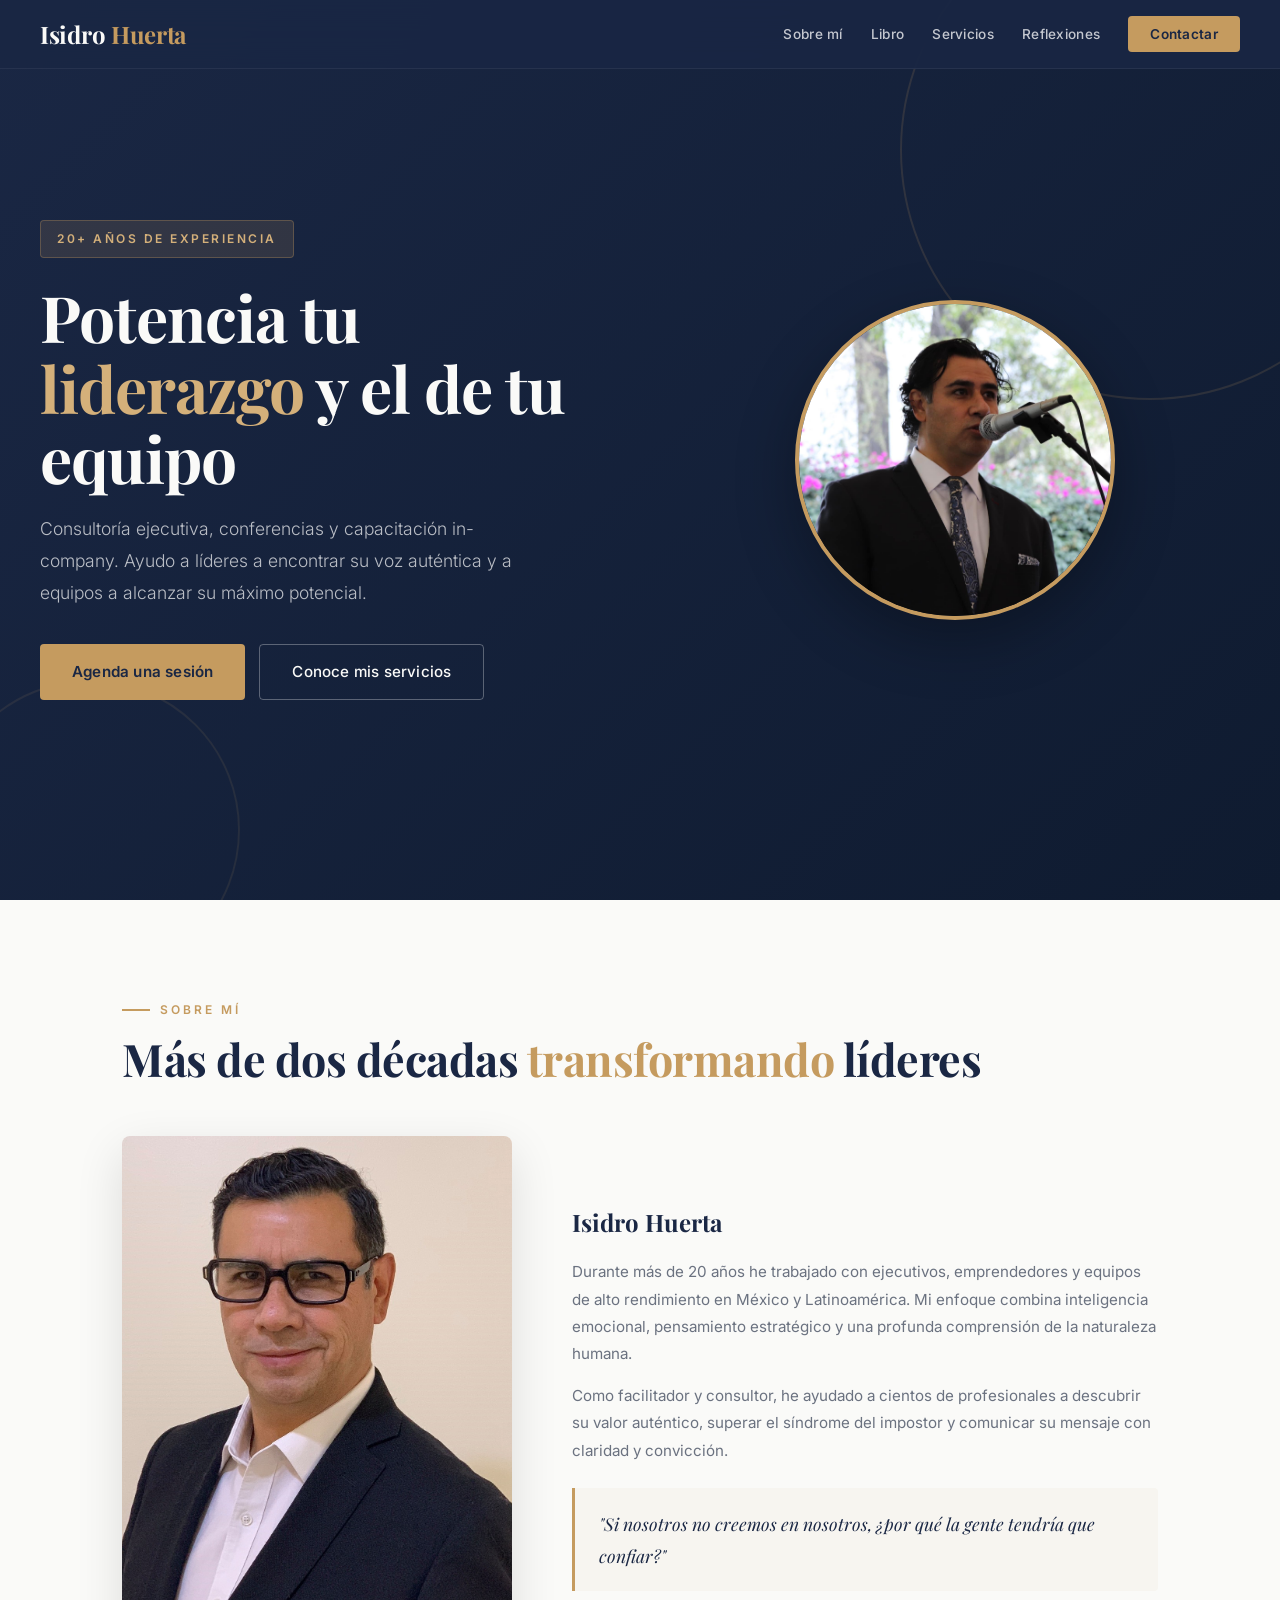
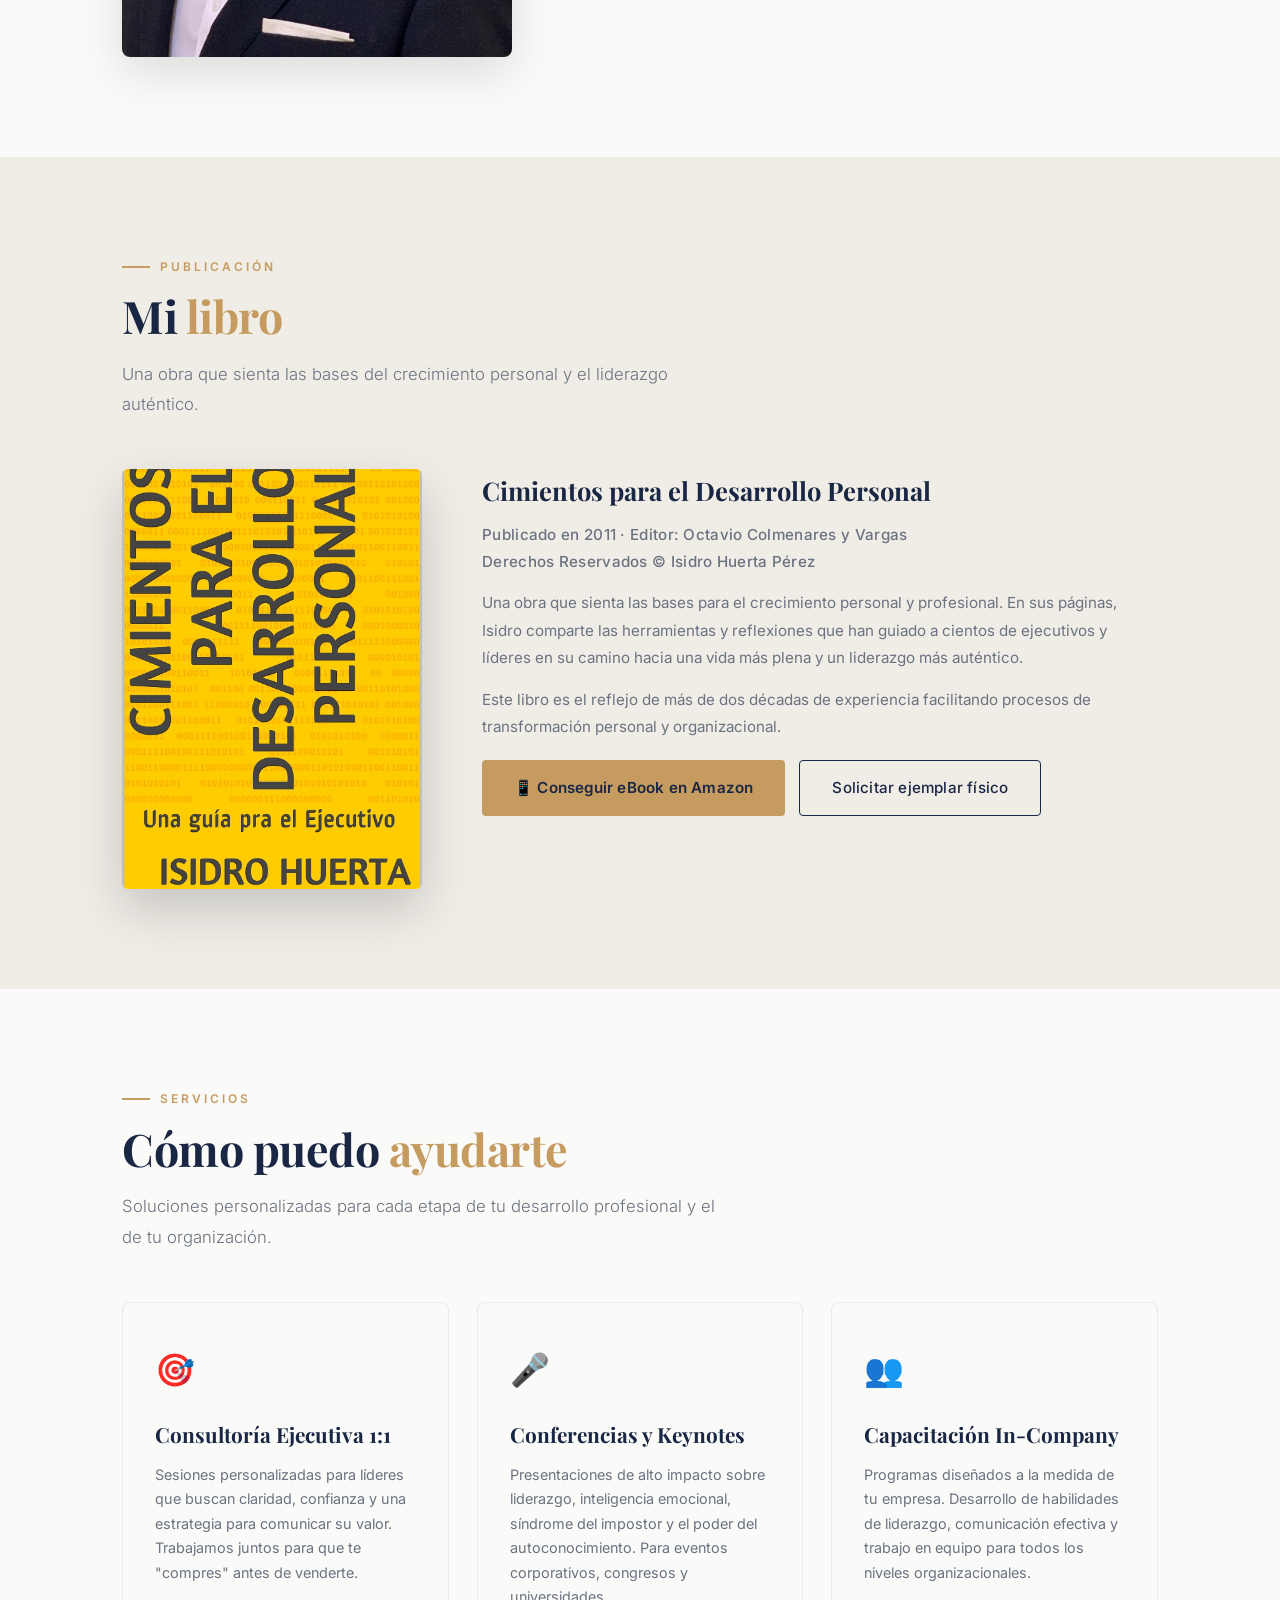
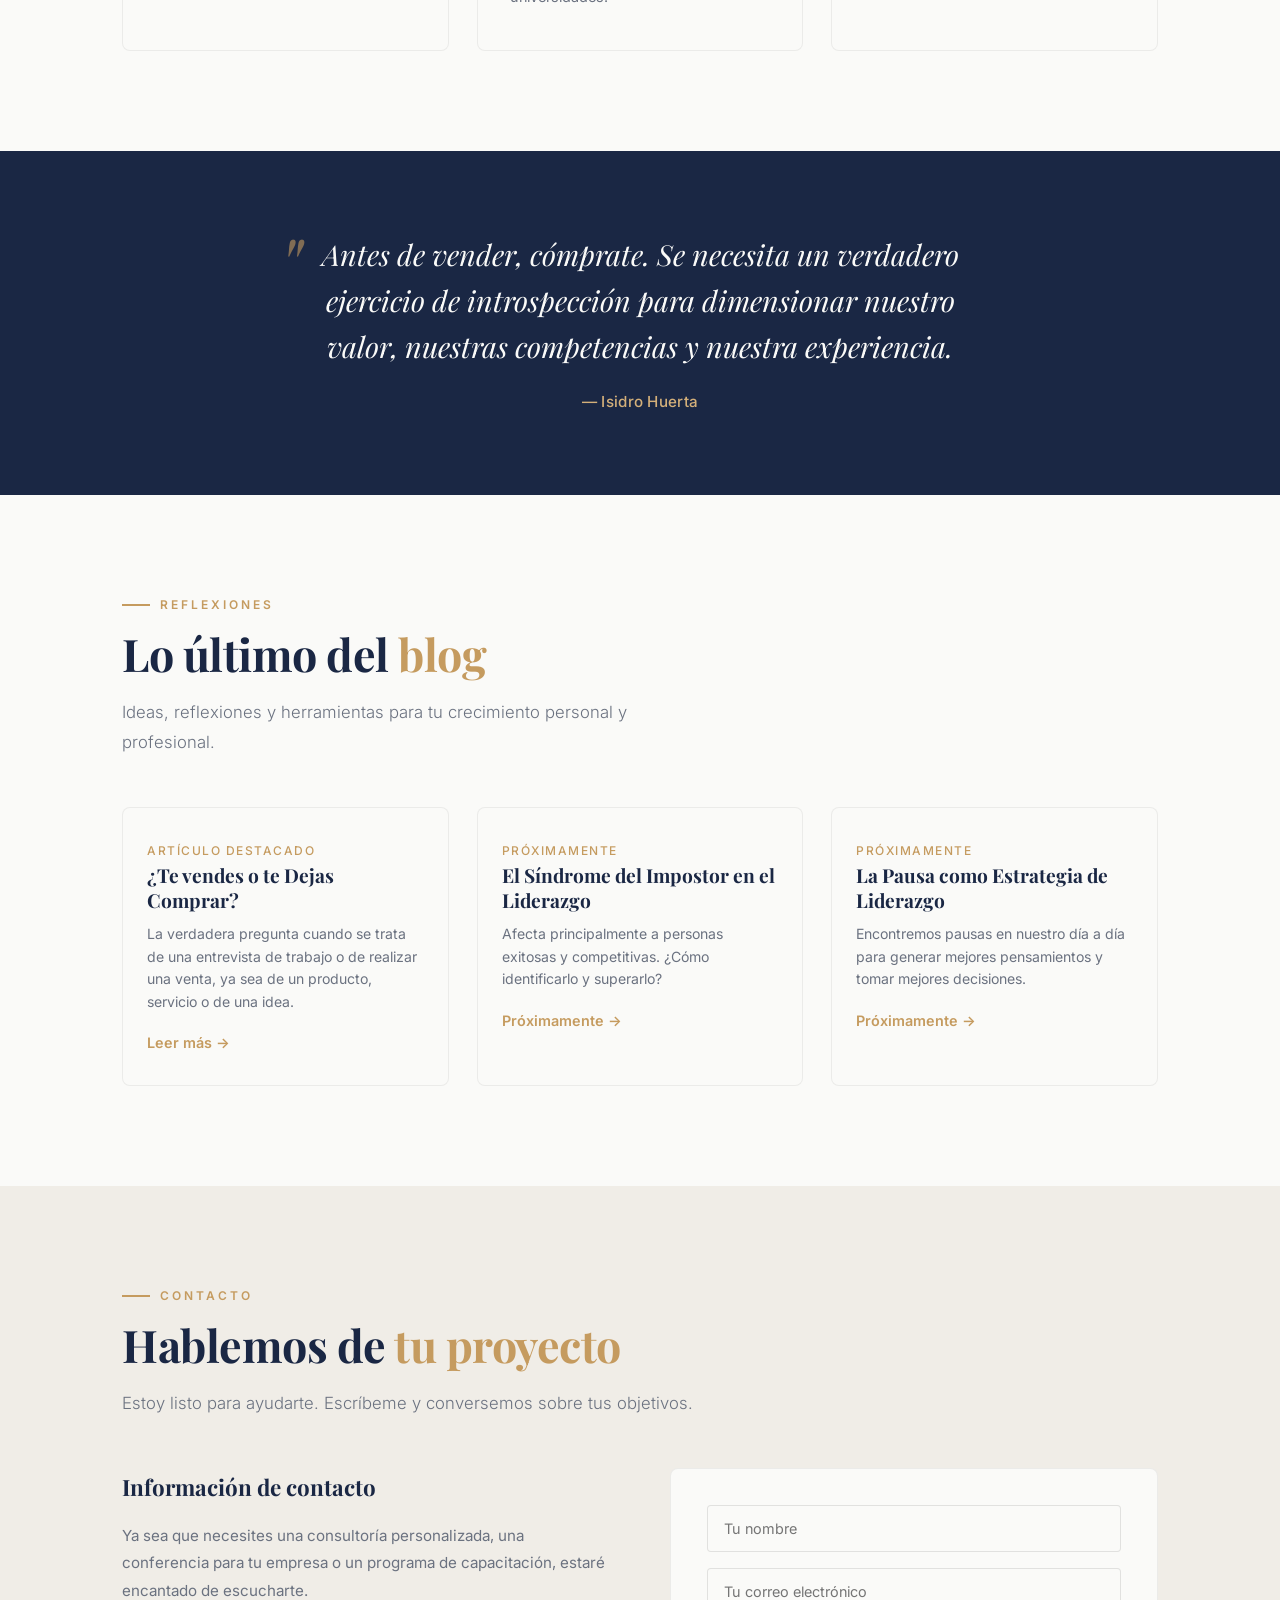
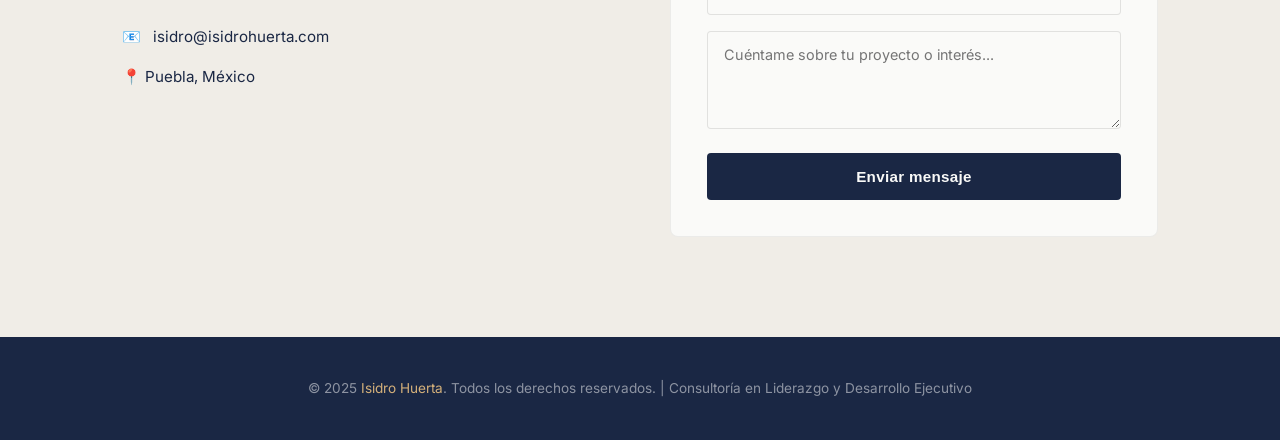
==== index.html @ bf7df9ad "Carga de archivos iniciales" ====
<!DOCTYPE html>
<html lang="es">
<head>
    <meta charset="UTF-8">
    <meta name="viewport" content="width=device-width, initial-scale=1.0">
    <title>Isidro Huerta — Consultoría en Liderazgo y Desarrollo Ejecutivo</title>
    <link rel="preconnect" href="https://fonts.googleapis.com">
    <link rel="preconnect" href="https://fonts.gstatic.com" crossorigin>
    <link href="https://fonts.googleapis.com/css2?family=Inter:wght@300;400;500;600;700&family=Playfair+Display:wght@400;600;700;800&display=swap" rel="stylesheet">
    <style>
        :root {
            --navy: #1a2744;
            --navy-light: #243656;
            --gold: #c59b5f;
            --gold-light: #d4b07a;
            --white: #fafaf8;
            --gray-light: #f0ede7;
            --text: #2d2d2d;
            --text-muted: #6b7280;
            --text-light: #9ca3af;
        }

        *, *::before, *::after {
            box-sizing: border-box;
            margin: 0;
            padding: 0;
        }

        html {
            scroll-behavior: smooth;
        }

        body {
            font-family: 'Inter', -apple-system, BlinkMacSystemFont, sans-serif;
            color: var(--text);
            background: var(--white);
            line-height: 1.7;
            overflow-x: hidden;
            -webkit-font-smoothing: antialiased;
        }

        /* ========== NAVBAR ========== */
        nav {
            position: fixed;
            top: 0;
            left: 0;
            right: 0;
            z-index: 100;
            background: rgba(26, 39, 68, 0.92);
            backdrop-filter: blur(20px);
            -webkit-backdrop-filter: blur(20px);
            border-bottom: 1px solid rgba(255,255,255,0.06);
            padding: 0 2rem;
            transition: all 0.3s ease;
        }

        .nav-inner {
            max-width: 1200px;
            margin: 0 auto;
            display: flex;
            align-items: center;
            justify-content: space-between;
            height: 68px;
        }

        .nav-logo {
            font-family: 'Playfair Display', serif;
            font-size: 1.5rem;
            font-weight: 700;
            color: var(--white);
            text-decoration: none;
            letter-spacing: -0.3px;
        }

        .nav-logo span {
            color: var(--gold);
        }

        .nav-links {
            display: flex;
            gap: 28px;
            list-style: none;
            align-items: center;
        }

        .nav-links a {
            color: rgba(255,255,255,0.75);
            text-decoration: none;
            font-size: 0.85rem;
            font-weight: 500;
            letter-spacing: 0.3px;
            transition: color 0.2s ease;
        }

        .nav-links a:hover {
            color: var(--gold-light);
        }

        .nav-cta {
            background: var(--gold);
            color: var(--navy) !important;
            padding: 10px 22px !important;
            border-radius: 4px;
            font-weight: 600 !important;
            transition: background 0.2s ease !important;
        }

        .nav-cta:hover {
            background: var(--gold-light) !important;
            color: var(--navy) !important;
        }

        .nav-toggle {
            display: none;
            background: none;
            border: none;
            color: var(--white);
            font-size: 1.6rem;
            cursor: pointer;
        }

        @media (max-width: 768px) {
            .nav-links {
                display: none;
                position: absolute;
                top: 68px;
                left: 0;
                right: 0;
                background: var(--navy);
                flex-direction: column;
                padding: 24px 2rem;
                gap: 18px;
                border-bottom: 2px solid var(--gold);
            }
            .nav-links.open {
                display: flex;
            }
            .nav-toggle {
                display: block;
            }
        }

        /* ========== HERO ========== */
        .hero {
            min-height: 100vh;
            display: flex;
            align-items: center;
            background: linear-gradient(135deg, var(--navy) 0%, #0f1b30 100%);
            position: relative;
            overflow: hidden;
            padding: 100px 2rem 80px;
        }

        .hero-accent {
            position: absolute;
            top: -100px;
            right: -120px;
            width: 500px;
            height: 500px;
            border: 2px solid rgba(197, 155, 95, 0.15);
            border-radius: 50%;
            pointer-events: none;
        }

        .hero-accent-2 {
            position: absolute;
            bottom: -80px;
            left: -60px;
            width: 300px;
            height: 300px;
            border: 2px solid rgba(197, 155, 95, 0.1);
            border-radius: 50%;
            pointer-events: none;
        }

        .hero-inner {
            max-width: 1200px;
            margin: 0 auto;
            display: grid;
            grid-template-columns: 1fr 1fr;
            gap: 60px;
            align-items: center;
            position: relative;
            z-index: 2;
            width: 100%;
        }

        .hero-text {
            color: var(--white);
        }

        .hero-badge {
            display: inline-block;
            background: rgba(197, 155, 95, 0.15);
            border: 1px solid rgba(197, 155, 95, 0.3);
            color: var(--gold-light);
            font-size: 0.75rem;
            font-weight: 600;
            letter-spacing: 2.5px;
            text-transform: uppercase;
            padding: 8px 16px;
            border-radius: 4px;
            margin-bottom: 24px;
        }

        .hero-text h1 {
            font-family: 'Playfair Display', serif;
            font-size: clamp(2.8rem, 5vw, 4rem);
            font-weight: 700;
            line-height: 1.1;
            letter-spacing: -1px;
            margin-bottom: 20px;
        }

        .hero-text h1 em {
            color: var(--gold-light);
            font-style: normal;
        }

        .hero-text .subtitle {
            font-size: 1.1rem;
            font-weight: 300;
            line-height: 1.8;
            color: rgba(255,255,255,0.7);
            margin-bottom: 36px;
            max-width: 480px;
        }

        .hero-buttons {
            display: flex;
            gap: 14px;
            flex-wrap: wrap;
        }

        .btn-primary {
            display: inline-flex;
            align-items: center;
            gap: 8px;
            background: var(--gold);
            color: var(--navy);
            font-weight: 600;
            font-size: 0.95rem;
            padding: 15px 32px;
            border-radius: 4px;
            text-decoration: none;
            letter-spacing: 0.2px;
            transition: all 0.25s ease;
        }

        .btn-primary:hover {
            background: var(--gold-light);
            transform: translateY(-1px);
            box-shadow: 0 8px 24px rgba(197, 155, 95, 0.25);
        }

        .btn-outline {
            display: inline-flex;
            align-items: center;
            gap: 8px;
            background: transparent;
            color: var(--white);
            font-weight: 500;
            font-size: 0.95rem;
            padding: 14px 32px;
            border: 1.5px solid rgba(255,255,255,0.3);
            border-radius: 4px;
            text-decoration: none;
            letter-spacing: 0.2px;
            transition: all 0.25s ease;
        }

        .btn-outline:hover {
            border-color: var(--white);
            background: rgba(255,255,255,0.05);
        }

        .btn-outline-dark {
            display: inline-flex;
            align-items: center;
            gap: 8px;
            background: transparent;
            color: var(--navy);
            font-weight: 500;
            font-size: 0.95rem;
            padding: 14px 32px;
            border: 1.5px solid var(--navy);
            border-radius: 4px;
            text-decoration: none;
            letter-spacing: 0.2px;
            transition: all 0.25s ease;
        }

        .btn-outline-dark:hover {
            background: var(--navy);
            color: var(--white);
        }

        .hero-image-container {
            display: flex;
            justify-content: center;
            align-items: center;
        }

        .hero-image-wrapper {
            position: relative;
            width: 320px;
            height: 320px;
            border-radius: 50%;
            overflow: hidden;
            border: 4px solid var(--gold);
            box-shadow: 0 20px 60px rgba(0,0,0,0.3);
        }

        .hero-image-wrapper img {
            width: 100%;
            height: 100%;
            object-fit: cover;
        }

        @media (max-width: 768px) {
            .hero-inner {
                grid-template-columns: 1fr;
                gap: 40px;
                text-align: center;
                padding-top: 40px;
            }
            .hero-text .subtitle {
                max-width: 100%;
                margin-left: auto;
                margin-right: auto;
            }
            .hero-buttons {
                justify-content: center;
            }
            .hero-image-wrapper {
                width: 220px;
                height: 220px;
                margin: 0 auto;
            }
        }

        /* ========== SECTION STYLES ========== */
        .section {
            padding: 100px 0;
        }
        .section-inner {
            max-width: 1100px;
            margin: 0 auto;
            padding: 0 2rem;
        }
        .section-tag {
            font-family: 'Inter', sans-serif;
            font-size: 0.75rem;
            font-weight: 600;
            letter-spacing: 3px;
            text-transform: uppercase;
            color: var(--gold);
            margin-bottom: 12px;
            display: flex;
            align-items: center;
            gap: 10px;
        }
        .section-tag::before {
            content: '';
            flex: 0 0 28px;
            height: 2px;
            background: var(--gold);
        }
        .section-title {
            font-family: 'Playfair Display', serif;
            font-size: clamp(2rem, 3.5vw, 2.8rem);
            font-weight: 700;
            line-height: 1.2;
            letter-spacing: -0.5px;
            color: var(--navy);
            margin-bottom: 16px;
        }
        .section-title em {
            color: var(--gold);
            font-style: normal;
        }
        .section-lead {
            font-size: 1.05rem;
            font-weight: 300;
            line-height: 1.8;
            color: var(--text-muted);
            max-width: 600px;
        }
        .section-alt {
            background: var(--gray-light);
        }

        /* ========== ABOUT ========== */
        .about-grid {
            display: grid;
            grid-template-columns: 1fr 1.5fr;
            gap: 60px;
            align-items: center;
            margin-top: 50px;
        }
        .about-image {
            position: relative;
            width: 100%;
            aspect-ratio: 3/4;
            border-radius: 8px;
            overflow: hidden;
            box-shadow: 0 16px 48px rgba(0,0,0,0.12);
        }
        .about-image img {
            width: 100%;
            height: 100%;
            object-fit: cover;
        }
        .about-text h3 {
            font-family: 'Playfair Display', serif;
            font-size: 1.5rem;
            font-weight: 700;
            color: var(--navy);
            margin-bottom: 16px;
        }
        .about-text p {
            font-size: 0.95rem;
            line-height: 1.8;
            color: var(--text-muted);
            margin-bottom: 14px;
        }
        .about-quote {
            margin-top: 24px;
            padding: 20px 24px;
            border-left: 3px solid var(--gold);
            background: rgba(197, 155, 95, 0.05);
            border-radius: 0 4px 4px 0;
        }
        .about-quote p {
            font-family: 'Playfair Display', serif;
            font-size: 1.1rem;
            font-style: italic;
            color: var(--navy);
            margin-bottom: 0;
        }

        @media (max-width: 768px) {
            .about-grid {
                grid-template-columns: 1fr;
                gap: 32px;
            }
            .about-image {
                aspect-ratio: 1/1;
                max-width: 300px;
                margin: 0 auto;
            }
        }

        /* ========== BOOK ========== */
        .book-grid {
            display: grid;
            grid-template-columns: 300px 1fr;
            gap: 60px;
            align-items: start;
            margin-top: 50px;
        }
        .book-cover {
            border-radius: 6px;
            overflow: hidden;
            box-shadow: 0 20px 50px rgba(0,0,0,0.18);
            aspect-ratio: 5/7;
        }
        .book-cover img {
            width: 100%;
            height: 100%;
            object-fit: cover;
        }
        .book-info h3 {
            font-family: 'Playfair Display', serif;
            font-size: 1.6rem;
            font-weight: 700;
            color: var(--navy);
            margin-bottom: 8px;
        }
        .book-meta {
            font-size: 0.85rem;
            color: var(--gold);
            font-weight: 500;
            letter-spacing: 0.3px;
            margin-bottom: 20px;
            line-height: 1.6;
        }
        .book-info p {
            font-size: 0.95rem;
            line-height: 1.8;
            color: var(--text-muted);
            margin-bottom: 14px;
        }

        @media (max-width: 768px) {
            .book-grid {
                grid-template-columns: 1fr;
                gap: 32px;
            }
            .book-cover {
                max-width: 240px;
                margin: 0 auto;
            }
            .book-info {
                text-align: center;
            }
        }

        /* ========== SERVICES ========== */
        .services-grid {
            display: grid;
            grid-template-columns: repeat(auto-fit, minmax(300px, 1fr));
            gap: 28px;
            margin-top: 50px;
        }
        .service-card {
            background: var(--white);
            padding: 40px 32px;
            border-radius: 8px;
            border: 1px solid rgba(0,0,0,0.06);
            transition: all 0.3s ease;
            position: relative;
            overflow: hidden;
        }
        .service-card::after {
            content: '';
            position: absolute;
            bottom: 0;
            left: 0;
            width: 0;
            height: 3px;
            background: var(--gold);
            transition: width 0.35s ease;
        }
        .service-card:hover {
            box-shadow: 0 12px 40px rgba(0,0,0,0.08);
            transform: translateY(-2px);
        }
        .service-card:hover::after {
            width: 100%;
        }
        .service-icon {
            font-size: 2rem;
            margin-bottom: 20px;
        }
        .service-card h3 {
            font-family: 'Playfair Display', serif;
            font-size: 1.3rem;
            font-weight: 700;
            color: var(--navy);
            margin-bottom: 10px;
        }
        .service-card p {
            font-size: 0.9rem;
            line-height: 1.7;
            color: var(--text-muted);
        }

        /* ========== QUOTE SECTION ========== */
        .quote-section {
            background: var(--navy);
            padding: 80px 0;
            text-align: center;
        }
        .quote-inner {
            max-width: 750px;
            margin: 0 auto;
            padding: 0 2rem;
        }
        .quote-inner blockquote {
            font-family: 'Playfair Display', serif;
            font-size: clamp(1.4rem, 2.5vw, 1.8rem);
            font-weight: 400;
            font-style: italic;
            color: var(--white);
            line-height: 1.6;
            position: relative;
        }
        .quote-inner blockquote::before {
            content: '"';
            font-size: 5rem;
            color: var(--gold);
            position: absolute;
            top: -30px;
            left: -20px;
            opacity: 0.6;
            font-family: 'Playfair Display', serif;
        }
        .quote-author {
            color: var(--gold-light);
            font-weight: 500;
            font-size: 0.95rem;
            margin-top: 20px;
            letter-spacing: 0.3px;
        }

        /* ========== BLOG PREVIEW ========== */
        .blog-grid {
            display: grid;
            grid-template-columns: repeat(auto-fit, minmax(300px, 1fr));
            gap: 28px;
            margin-top: 50px;
        }
        .blog-card {
            background: var(--white);
            border-radius: 8px;
            overflow: hidden;
            border: 1px solid rgba(0,0,0,0.06);
            transition: all 0.3s ease;
        }
        .blog-card:hover {
            box-shadow: 0 12px 40px rgba(0,0,0,0.08);
            transform: translateY(-2px);
        }
        .blog-card-content {
            padding: 28px 24px;
        }
        .blog-card-date {
            font-size: 0.75rem;
            font-weight: 500;
            letter-spacing: 1.5px;
            text-transform: uppercase;
            color: var(--gold);
            margin-bottom: 10px;
        }
        .blog-card h3 {
            font-family: 'Playfair Display', serif;
            font-size: 1.2rem;
            font-weight: 700;
            color: var(--navy);
            margin-bottom: 10px;
            line-height: 1.3;
        }
        .blog-card p {
            font-size: 0.88rem;
            color: var(--text-muted);
            line-height: 1.6;
            margin-bottom: 16px;
        }
        .blog-card a {
            color: var(--gold);
            text-decoration: none;
            font-weight: 600;
            font-size: 0.9rem;
            transition: color 0.2s;
        }
        .blog-card a:hover {
            color: var(--navy);
        }

        /* ========== CONTACT ========== */
        .contact-grid {
            display: grid;
            grid-template-columns: 1fr 1fr;
            gap: 60px;
            margin-top: 50px;
            align-items: start;
        }
        .contact-info h3 {
            font-family: 'Playfair Display', serif;
            font-size: 1.4rem;
            font-weight: 700;
            color: var(--navy);
            margin-bottom: 16px;
        }
        .contact-info p {
            font-size: 0.95rem;
            color: var(--text-muted);
            line-height: 1.8;
            margin-bottom: 20px;
        }
        .contact-method {
            display: flex;
            align-items: center;
            gap: 12px;
            margin-bottom: 14px;
            font-size: 0.95rem;
            color: var(--navy);
        }
        .contact-method a {
            color: var(--navy);
            text-decoration: none;
            transition: color 0.2s;
        }
        .contact-method a:hover {
            color: var(--gold);
        }
        .contact-form {
            background: var(--white);
            padding: 36px;
            border-radius: 8px;
            border: 1px solid rgba(0,0,0,0.06);
        }
        .contact-form input,
        .contact-form textarea {
            width: 100%;
            padding: 14px 16px;
            margin-bottom: 16px;
            border: 1px solid rgba(0,0,0,0.1);
            border-radius: 4px;
            font-family: 'Inter', sans-serif;
            font-size: 0.9rem;
            transition: border-color 0.2s;
            background: var(--white);
        }
        .contact-form input:focus,
        .contact-form textarea:focus {
            outline: none;
            border-color: var(--gold);
        }
        .contact-form button {
            background: var(--navy);
            color: var(--white);
            font-weight: 600;
            font-size: 0.95rem;
            padding: 15px 32px;
            border: none;
            border-radius: 4px;
            cursor: pointer;
            letter-spacing: 0.3px;
            transition: all 0.25s;
            width: 100%;
        }
        .contact-form button:hover {
            background: var(--navy-light);
        }

        @media (max-width: 768px) {
            .contact-grid {
                grid-template-columns: 1fr;
                gap: 40px;
            }
        }

        /* ========== FOOTER ========== */
        footer {
            background: var(--navy);
            padding: 40px 0;
            text-align: center;
            color: rgba(255,255,255,0.5);
            font-size: 0.85rem;
        }
        footer span {
            color: var(--gold-light);
        }

        /* ========== TESTIMONIALS HIDDEN ========== */
        .testimonials-section {
            display: none;
        }
    </style>
</head>
<body>

    <!-- ==================== NAVBAR ==================== -->
    <nav>
        <div class="nav-inner">
            <a href="#" class="nav-logo">Isidro <span>Huerta</span></a>
            <button class="nav-toggle" id="nav-toggle" aria-label="Abrir menú">&#9776;</button>
            <ul class="nav-links" id="nav-links">
                <li><a href="#sobre-mi">Sobre mí</a></li>
                <li><a href="#libro">Libro</a></li>
                <li><a href="#servicios">Servicios</a></li>
                <li><a href="#blog">Reflexiones</a></li>
                <li><a href="#contacto" class="nav-cta">Contactar</a></li>
            </ul>
        </div>
    </nav>

    <!-- ==================== HERO ==================== -->
    <section class="hero">
        <div class="hero-accent" aria-hidden="true"></div>
        <div class="hero-accent-2" aria-hidden="true"></div>
        <div class="hero-inner">
            <div class="hero-text">
                <span class="hero-badge">20+ años de experiencia</span>
                <h1>Potencia tu <em>liderazgo</em> y el de tu equipo</h1>
                <p class="subtitle">
                    Consultoría ejecutiva, conferencias y capacitación in-company. 
                    Ayudo a líderes a encontrar su voz auténtica y a equipos a alcanzar su máximo potencial.
                </p>
                <div class="hero-buttons">
                    <a href="#contacto" class="btn-primary">
                        Agenda una sesión
                    </a>
                    <a href="#servicios" class="btn-outline">
                        Conoce mis servicios
                    </a>
                </div>
            </div>
            <div class="hero-image-container">
                <div class="hero-image-wrapper">
                    <img src="assets/img/Inicial.jpg" alt="Isidro Huerta — Consultor en Liderazgo">
                </div>
            </div>
        </div>
    </section>

    <!-- ==================== ABOUT ==================== -->
    <section class="section" id="sobre-mi">
        <div class="section-inner">
            <span class="section-tag">Sobre mí</span>
            <h2 class="section-title">Más de dos décadas <em>transformando</em> líderes</h2>
            <div class="about-grid">
                <div class="about-image">
                    <img src="assets/img/isidro.jpg.jpg" alt="Isidro Huerta">
                </div>
                <div class="about-text">
                    <h3>Isidro Huerta</h3>
                    <p>
                        Durante más de 20 años he trabajado con ejecutivos, emprendedores y equipos 
                        de alto rendimiento en México y Latinoamérica. Mi enfoque combina inteligencia 
                        emocional, pensamiento estratégico y una profunda comprensión de la naturaleza humana.
                    </p>
                    <p>
                        Como facilitador y consultor, he ayudado a cientos de profesionales a descubrir 
                        su valor auténtico, superar el síndrome del impostor y comunicar su mensaje 
                        con claridad y convicción.
                    </p>
                    <div class="about-quote">
                        <p>"Si nosotros no creemos en nosotros, ¿por qué la gente tendría que confiar?"</p>
                    </div>
                </div>
            </div>
        </div>
    </section>

    <!-- ==================== BOOK ==================== -->
    <section class="section section-alt" id="libro">
        <div class="section-inner">
            <span class="section-tag">Publicación</span>
            <h2 class="section-title">Mi <em>libro</em></h2>
            <p class="section-lead">Una obra que sienta las bases del crecimiento personal y el liderazgo auténtico.</p>
            <div class="book-grid">
                <div class="book-cover">
                    <!-- REEMPLAZA ESTA RUTA POR LA PORTADA REAL DEL LIBRO -->
                    <img src="assets/img/libroportada.jpg" alt="Portada del libro Cimientos para el Desarrollo Personal">
                </div>
                <div class="book-info">
                    <h3>Cimientos para el Desarrollo Personal</h3>
                    <p class="book-meta">
                        Publicado en 2011 &middot; Editor: Octavio Colmenares y Vargas<br>
                        Derechos Reservados © Isidro Huerta Pérez
                    </p>
                    <p>
                        Una obra que sienta las bases para el crecimiento personal y profesional. 
                        En sus páginas, Isidro comparte las herramientas y reflexiones que han 
                        guiado a cientos de ejecutivos y líderes en su camino hacia una vida 
                        más plena y un liderazgo más auténtico.
                    </p>
                    <p>
                        Este libro es el reflejo de más de dos décadas de experiencia facilitando 
                        procesos de transformación personal y organizacional.
                    </p>
                    <div style="display: flex; gap: 14px; flex-wrap: wrap; margin-top: 20px;">
                        <a href="https://www.amazon.com.mx/Cimientos-para-Desarrollo-Personal-Ejecutivo-ebook/dp/B076YTGGG3" target="_blank" class="btn-primary">
                            📱 Conseguir eBook en Amazon
                        </a>
                        <a href="#contacto" class="btn-outline-dark">
                            Solicitar ejemplar físico
                        </a>
                    </div>
                </div>
            </div>
        </div>
    </section>

    <!-- ==================== SERVICES ==================== -->
    <section class="section" id="servicios">
        <div class="section-inner">
            <span class="section-tag">Servicios</span>
            <h2 class="section-title">Cómo puedo <em>ayudarte</em></h2>
            <p class="section-lead">Soluciones personalizadas para cada etapa de tu desarrollo profesional y el de tu organización.</p>

            <div class="services-grid">
                <div class="service-card">
                    <div class="service-icon">🎯</div>
                    <h3>Consultoría Ejecutiva 1:1</h3>
                    <p>
                        Sesiones personalizadas para líderes que buscan claridad, 
                        confianza y una estrategia para comunicar su valor. Trabajamos 
                        juntos para que te "compres" antes de venderte.
                    </p>
                </div>
                <div class="service-card">
                    <div class="service-icon">🎤</div>
                    <h3>Conferencias y Keynotes</h3>
                    <p>
                        Presentaciones de alto impacto sobre liderazgo, inteligencia 
                        emocional, síndrome del impostor y el poder del autoconocimiento. 
                        Para eventos corporativos, congresos y universidades.
                    </p>
                </div>
                <div class="service-card">
                    <div class="service-icon">👥</div>
                    <h3>Capacitación In-Company</h3>
                    <p>
                        Programas diseñados a la medida de tu empresa. Desarrollo de 
                        habilidades de liderazgo, comunicación efectiva y trabajo en 
                        equipo para todos los niveles organizacionales.
                    </p>
                </div>
            </div>
        </div>
    </section>

    <!-- ==================== QUOTE ==================== -->
    <section class="quote-section">
        <div class="quote-inner">
            <blockquote>
                Antes de vender, cómprate. Se necesita un verdadero ejercicio de 
                introspección para dimensionar nuestro valor, nuestras competencias 
                y nuestra experiencia.
            </blockquote>
            <p class="quote-author">— Isidro Huerta</p>
        </div>
    </section>

    <!-- ==================== BLOG PREVIEW ==================== -->
    <section class="section" id="blog">
        <div class="section-inner">
            <span class="section-tag">Reflexiones</span>
            <h2 class="section-title">Lo último del <em>blog</em></h2>
            <p class="section-lead">Ideas, reflexiones y herramientas para tu crecimiento personal y profesional.</p>

            <div class="blog-grid">
                <div class="blog-card">
                    <div class="blog-card-content">
                        <span class="blog-card-date">Artículo destacado</span>
                        <h3>¿Te vendes o te Dejas Comprar?</h3>
                        <p>
                            La verdadera pregunta cuando se trata de una entrevista de trabajo 
                            o de realizar una venta, ya sea de un producto, servicio o de una idea.
                        </p>
                        <a href="https://www.isidrohuerta.com" target="_blank">Leer más →</a>
                    </div>
                </div>
                <div class="blog-card">
                    <div class="blog-card-content">
                        <span class="blog-card-date">Próximamente</span>
                        <h3>El Síndrome del Impostor en el Liderazgo</h3>
                        <p>
                            Afecta principalmente a personas exitosas y competitivas. 
                            ¿Cómo identificarlo y superarlo?
                        </p>
                        <a href="#blog">Próximamente →</a>
                    </div>
                </div>
                <div class="blog-card">
                    <div class="blog-card-content">
                        <span class="blog-card-date">Próximamente</span>
                        <h3>La Pausa como Estrategia de Liderazgo</h3>
                        <p>
                            Encontremos pausas en nuestro día a día para generar mejores 
                            pensamientos y tomar mejores decisiones.
                        </p>
                        <a href="#blog">Próximamente →</a>
                    </div>
                </div>
            </div>
        </div>
    </section>

    <!-- ==================== CONTACT ==================== -->
    <section class="section section-alt" id="contacto">
        <div class="section-inner">
            <span class="section-tag">Contacto</span>
            <h2 class="section-title">Hablemos de <em>tu proyecto</em></h2>
            <p class="section-lead">Estoy listo para ayudarte. Escríbeme y conversemos sobre tus objetivos.</p>

            <div class="contact-grid">
                <div class="contact-info">
                    <h3>Información de contacto</h3>
                    <p>
                        Ya sea que necesites una consultoría personalizada, una conferencia 
                        para tu empresa o un programa de capacitación, estaré encantado de escucharte.
                    </p>
                    <div class="contact-method">
                        📧 <a href="mailto:isidro@isidrohuerta.com">isidro@isidrohuerta.com</a>
                    </div>
                    <div class="contact-method">
                        📍 Puebla, México
                    </div>
                </div>
                <div class="contact-form">
                    <form action="#" method="POST">
                        <input type="text" name="nombre" placeholder="Tu nombre" required>
                        <input type="email" name="email" placeholder="Tu correo electrónico" required>
                        <textarea name="mensaje" rows="4" placeholder="Cuéntame sobre tu proyecto o interés..." required></textarea>
                        <button type="submit">Enviar mensaje</button>
                    </form>
                </div>
            </div>
        </div>
    </section>

    <!-- ==================== FOOTER ==================== -->
    <footer>
        <p>&copy; 2025 <span>Isidro Huerta</span>. Todos los derechos reservados. | Consultoría en Liderazgo y Desarrollo Ejecutivo</p>
    </footer>

    <!-- ==================== MOBILE NAV SCRIPT ==================== -->
    <script>
        const navToggle = document.getElementById('nav-toggle');
        const navLinks = document.getElementById('nav-links');
        navToggle.addEventListener('click', () => {
            navLinks.classList.toggle('open');
        });
        navLinks.querySelectorAll('a').forEach(link => {
            link.addEventListener('click', () => {
                navLinks.classList.remove('open');
            });
        });
    </script>

</body>
</html>
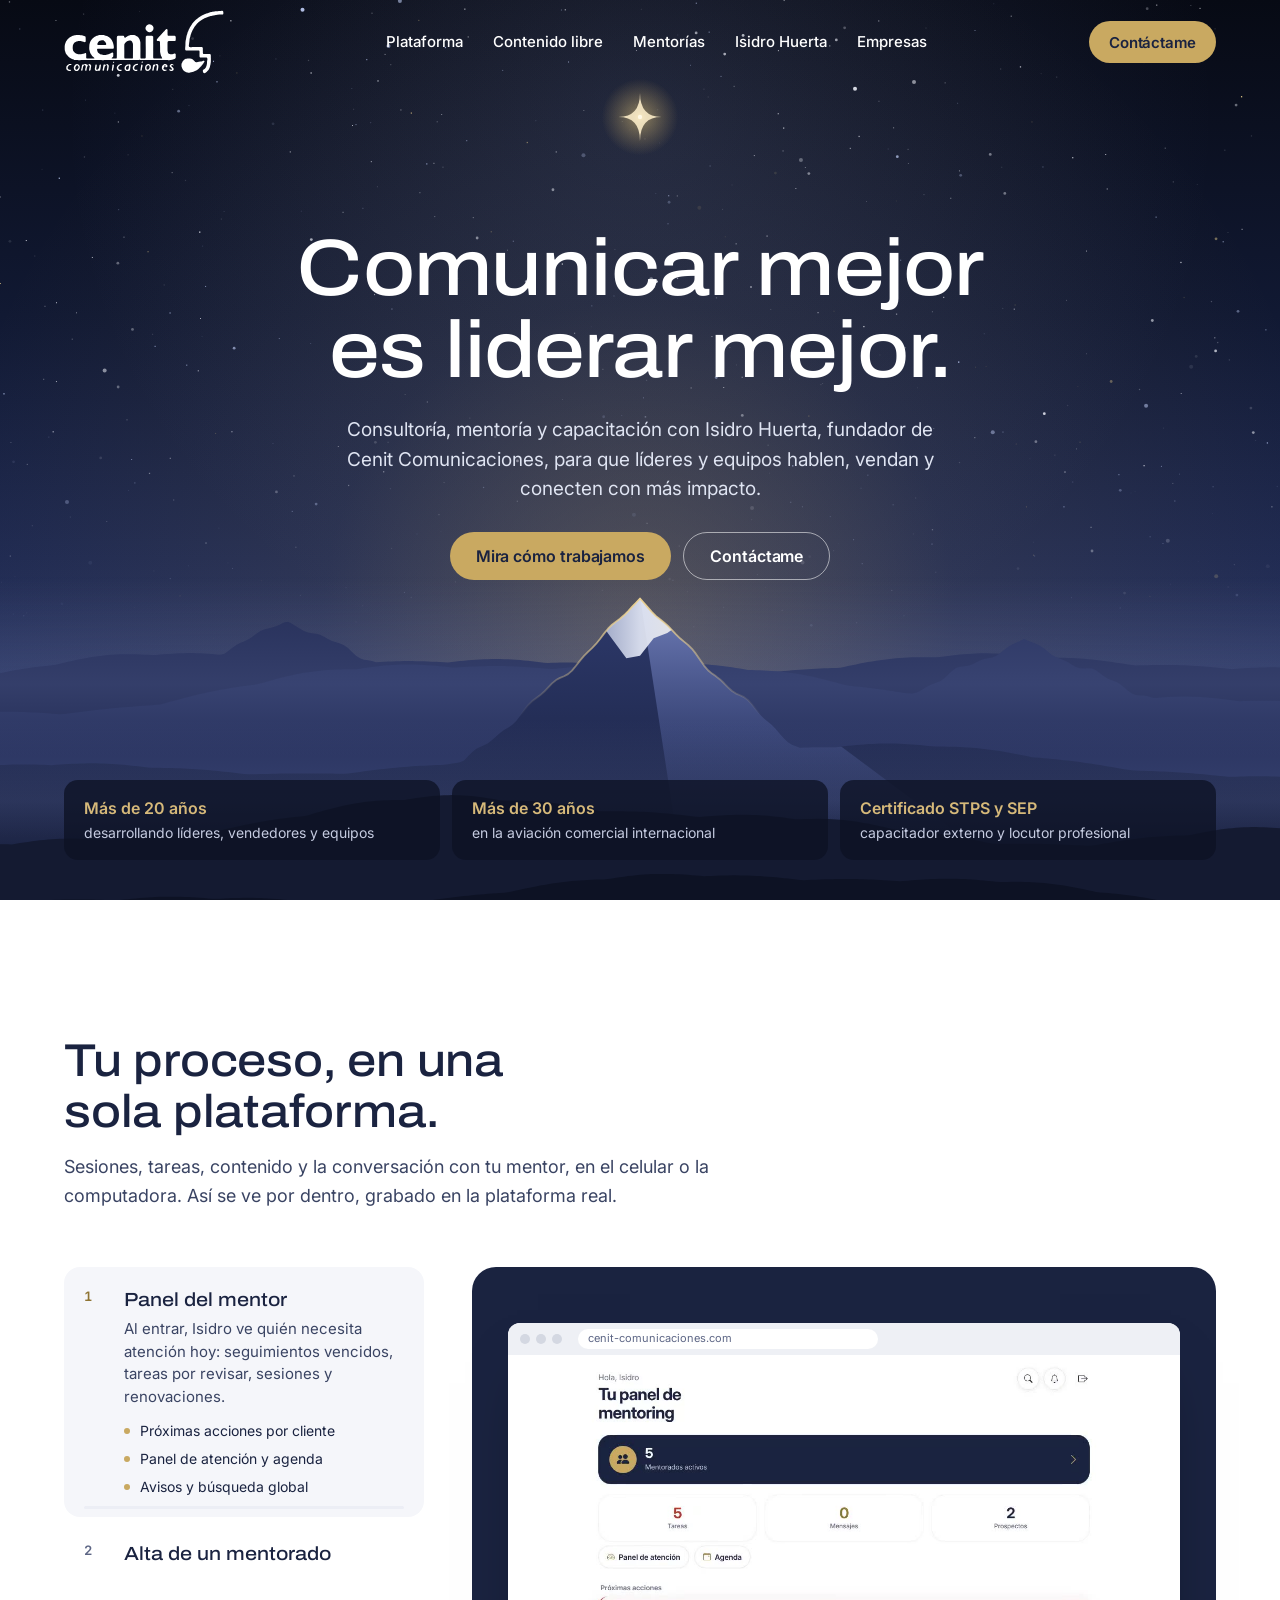
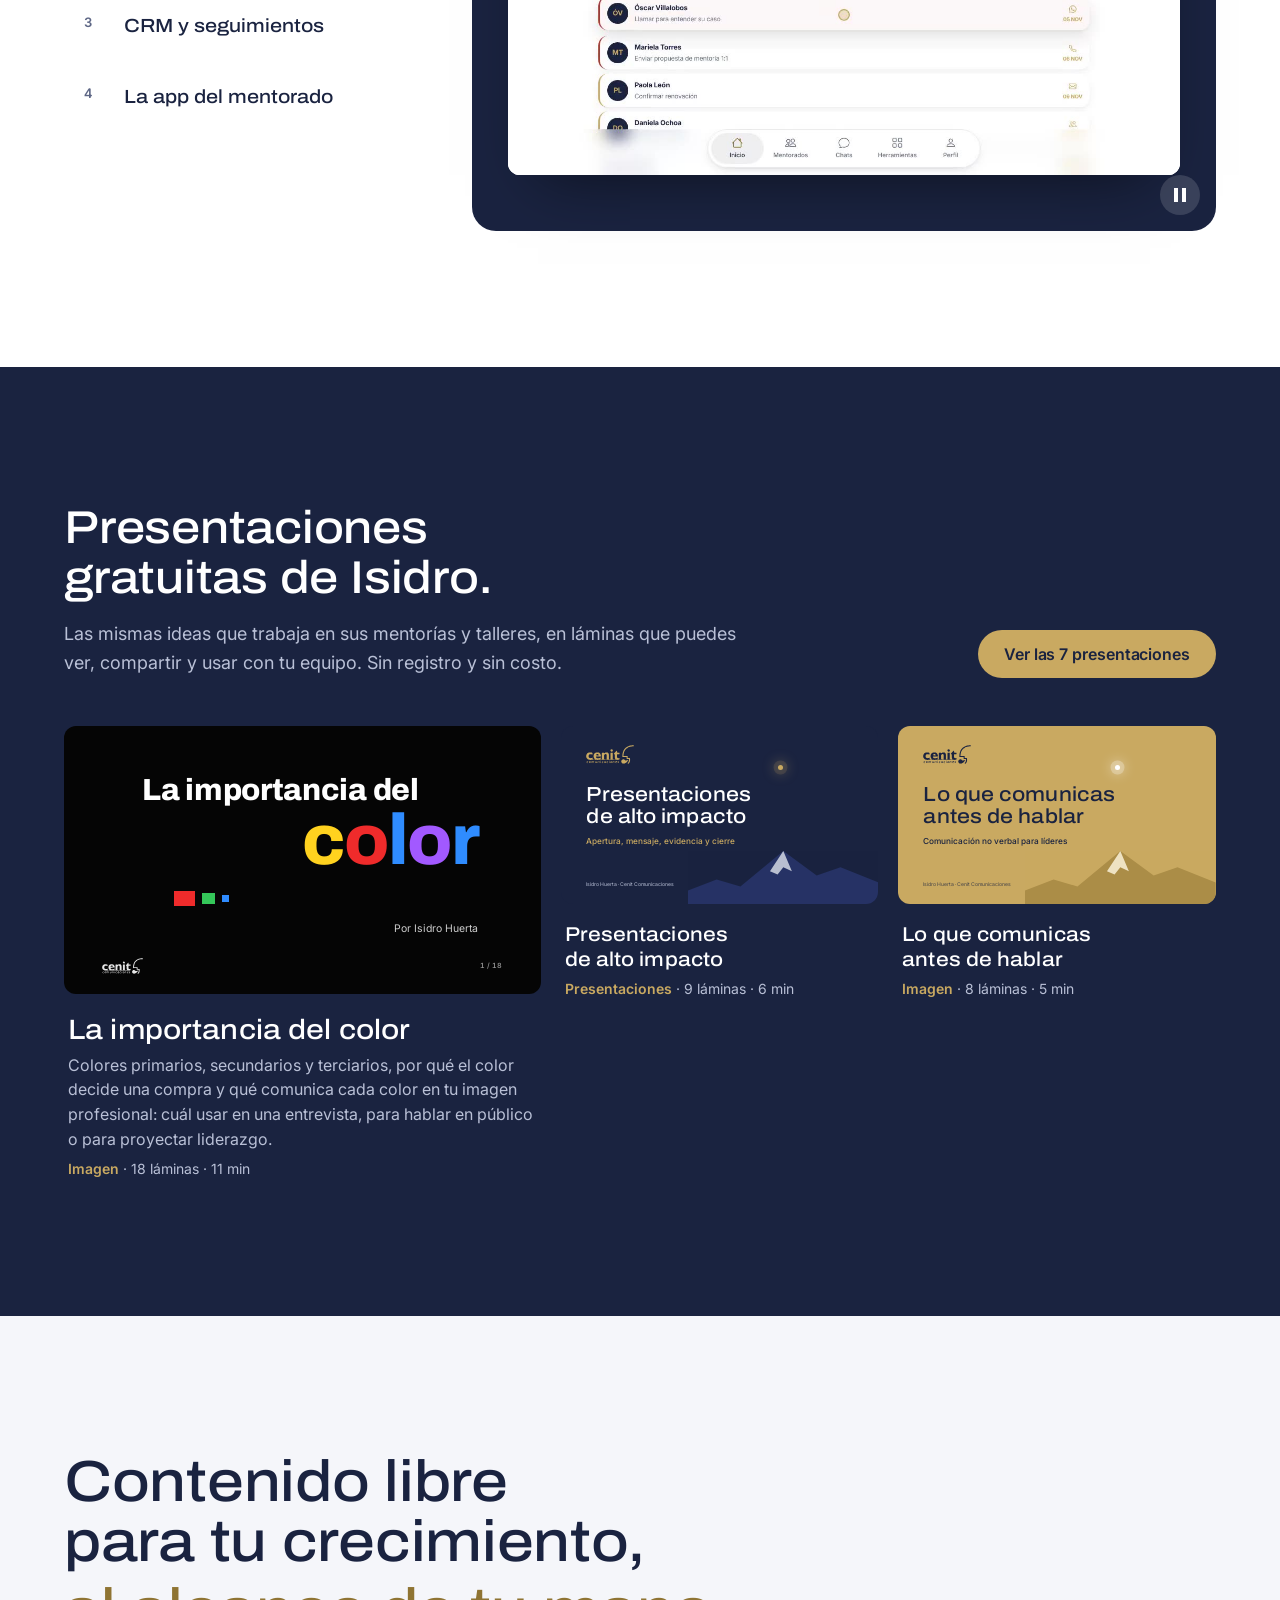
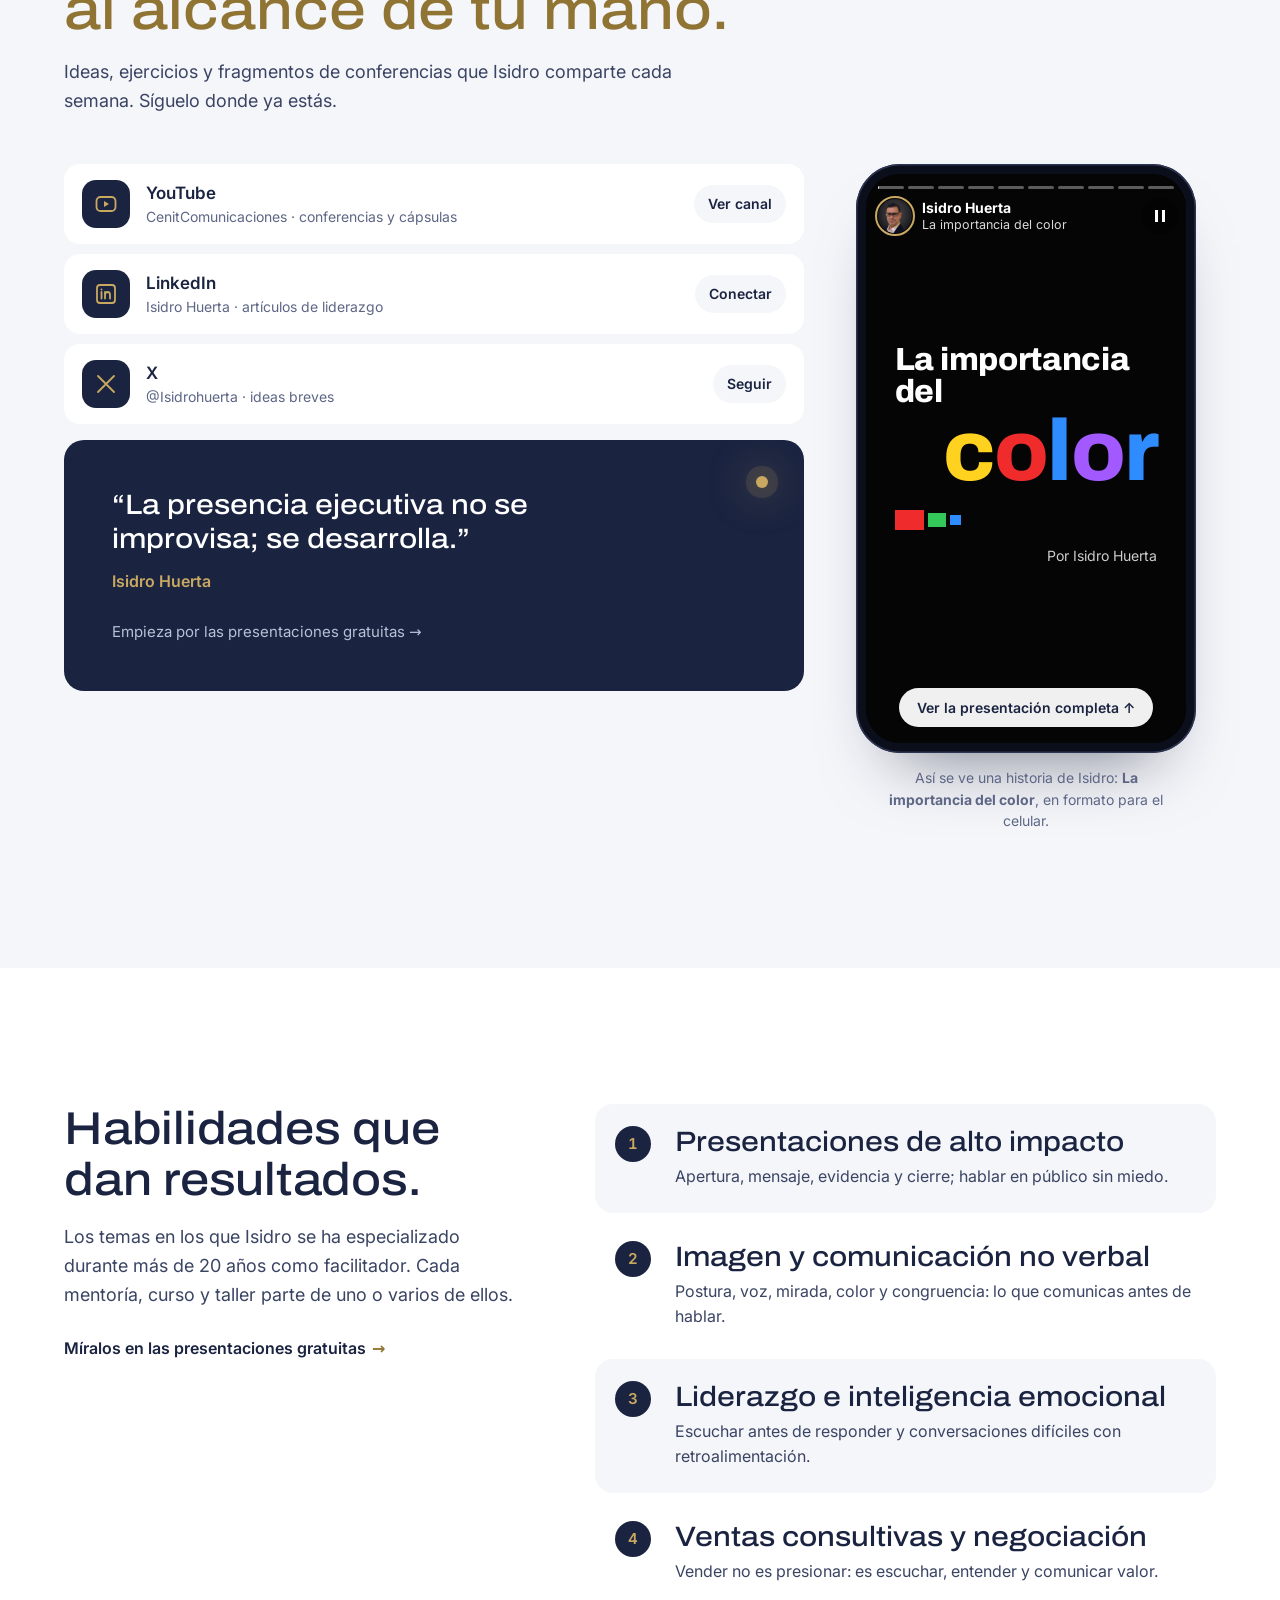
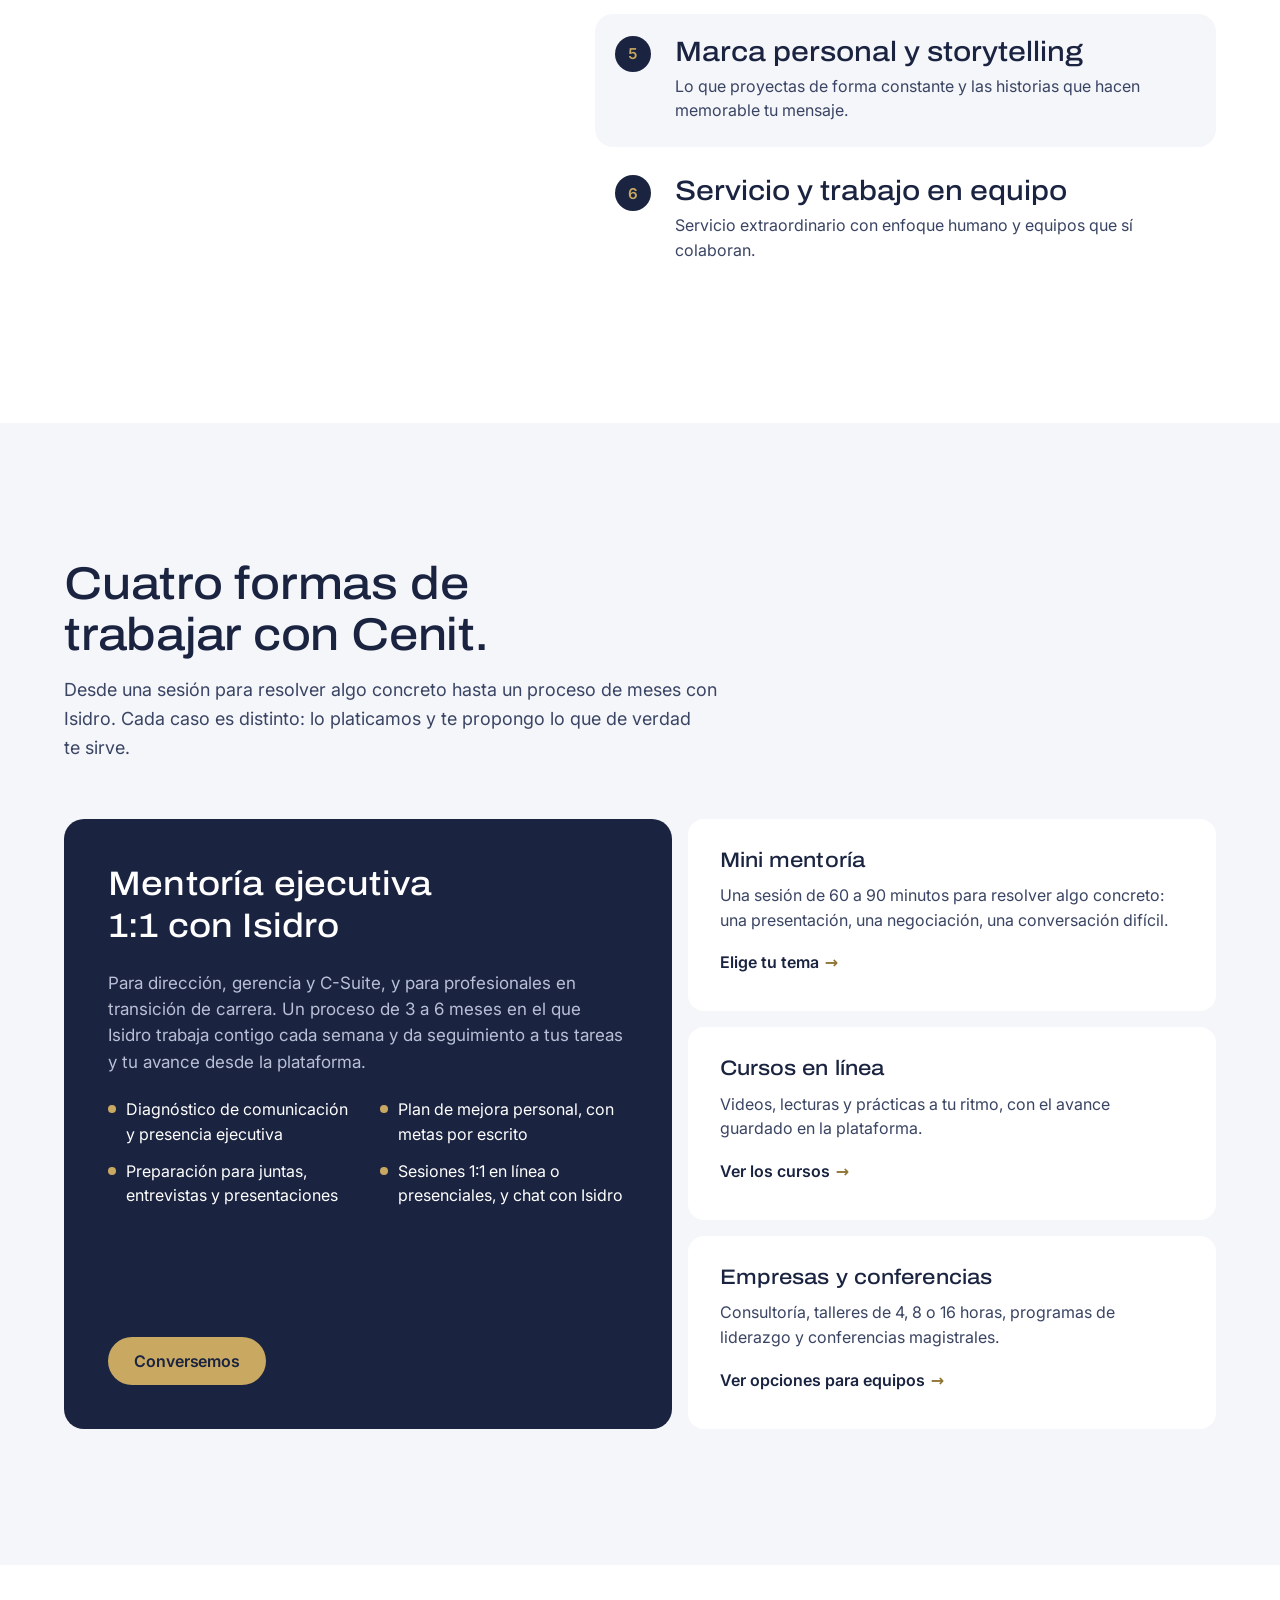
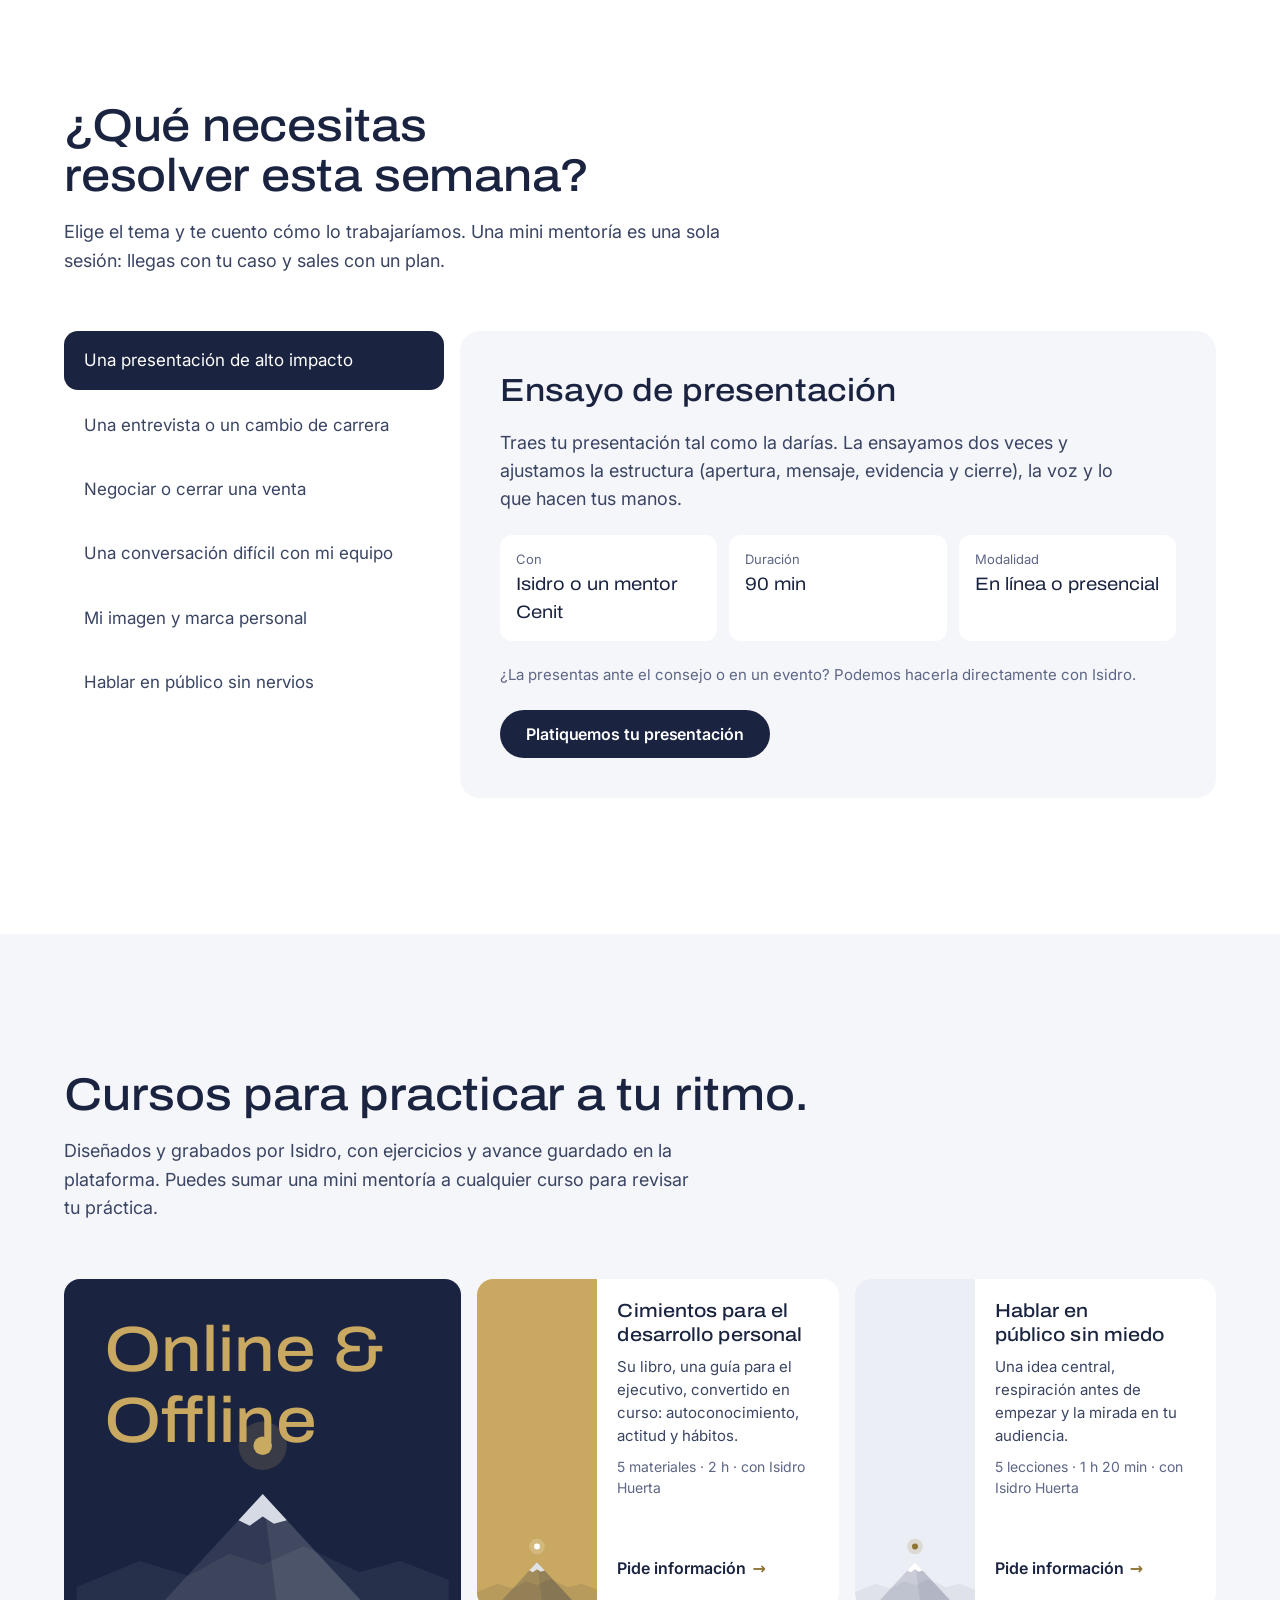
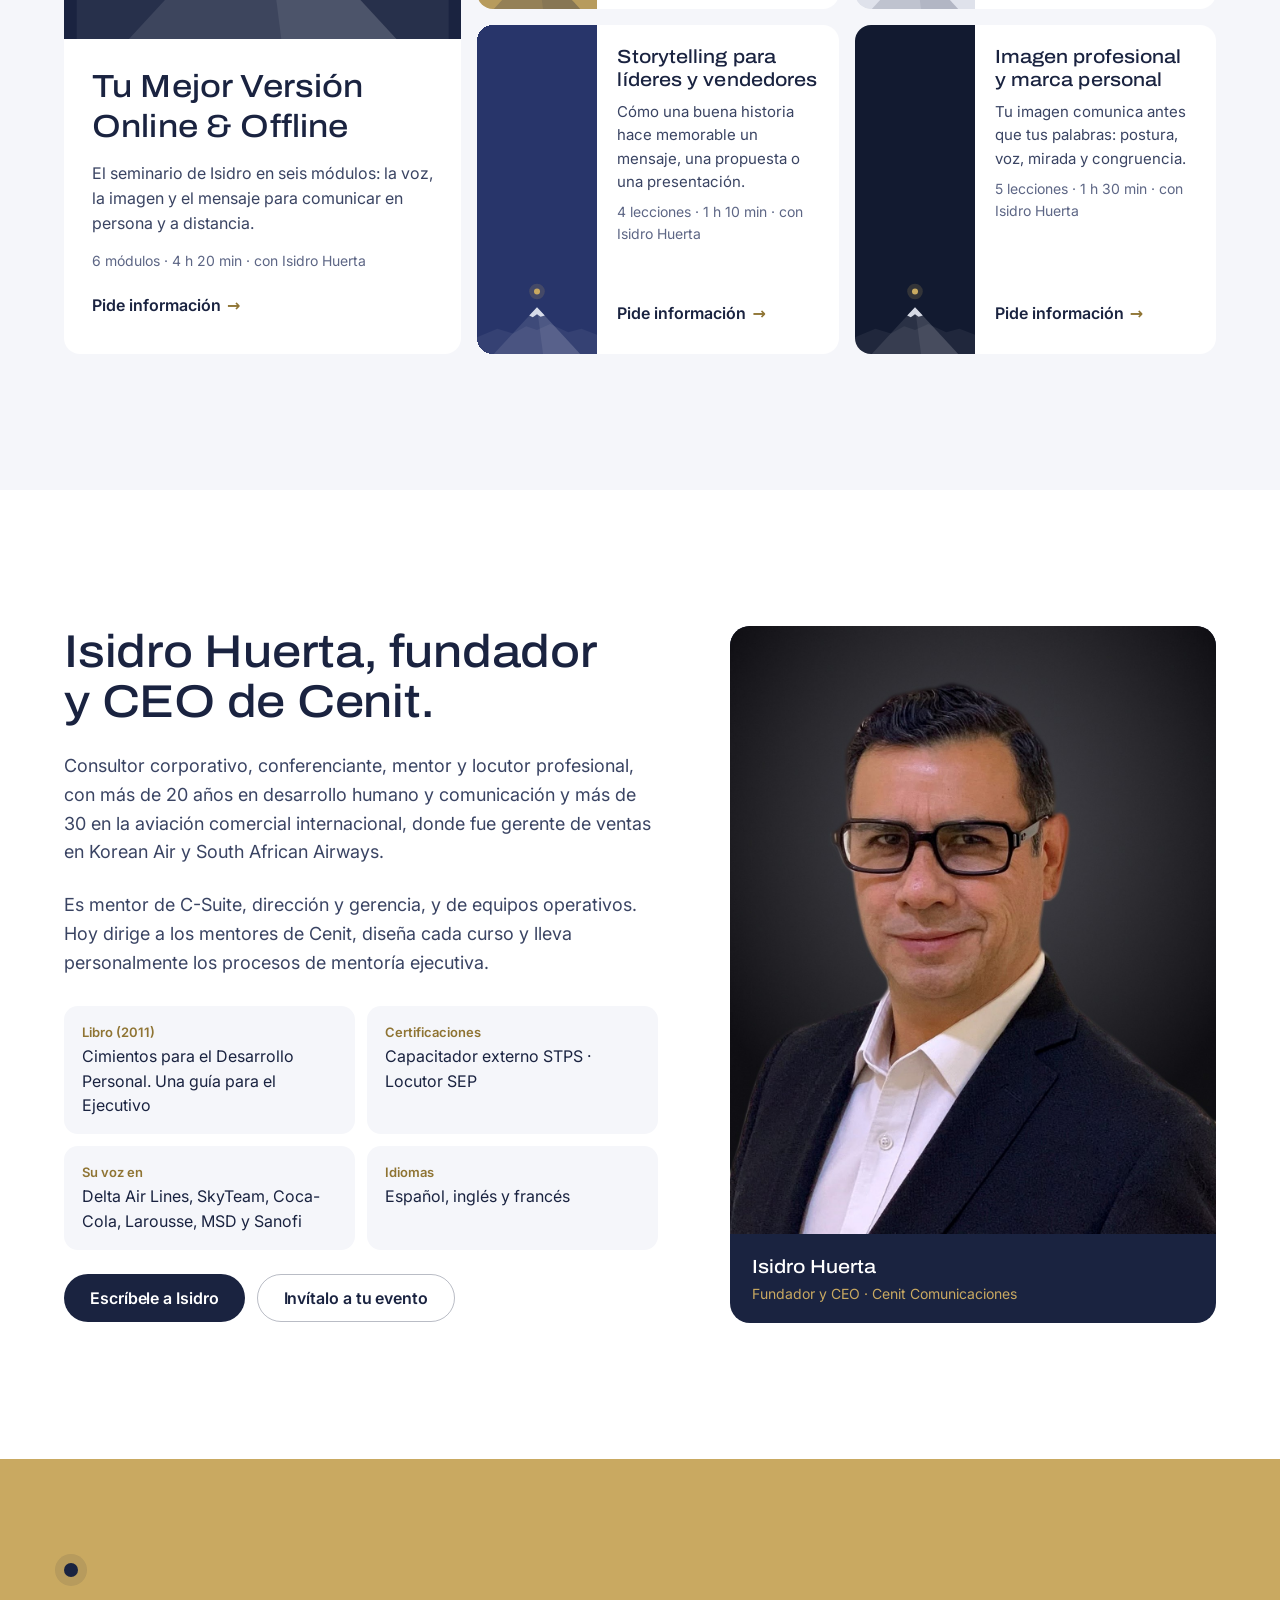
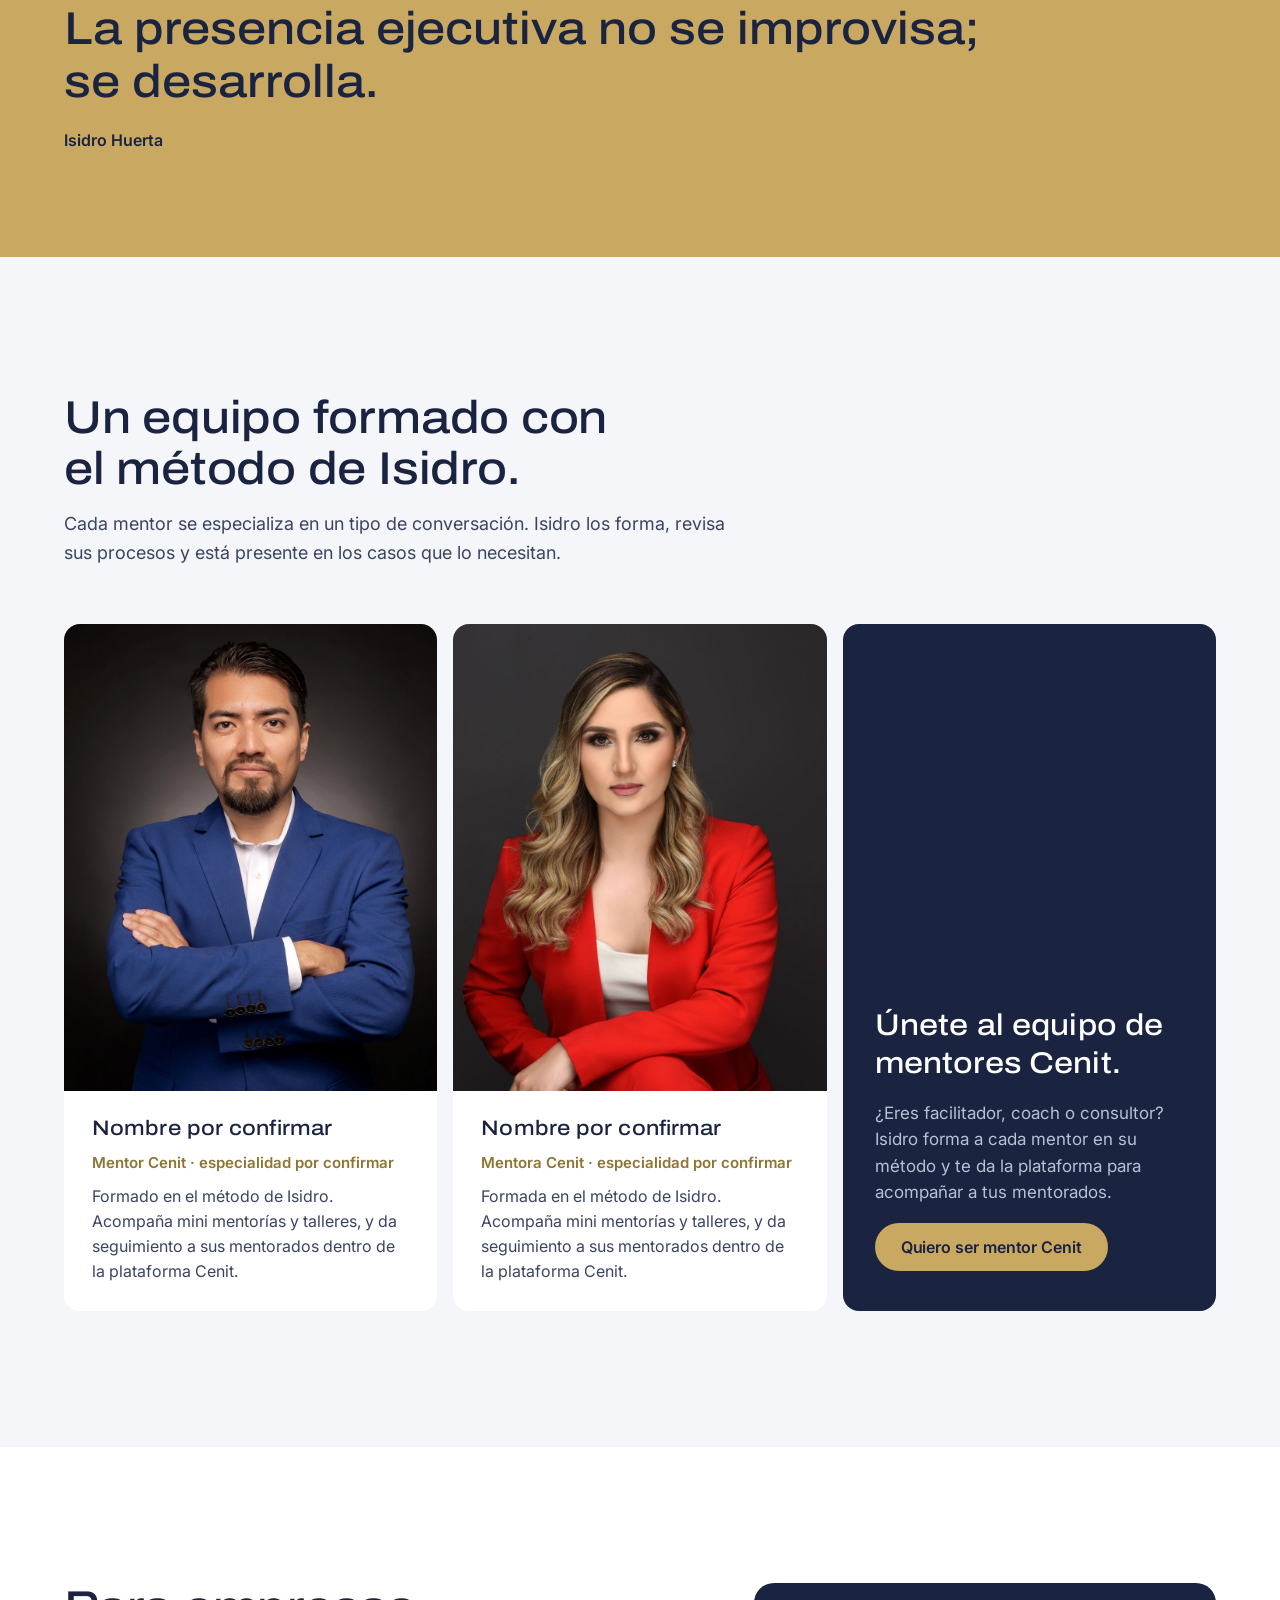
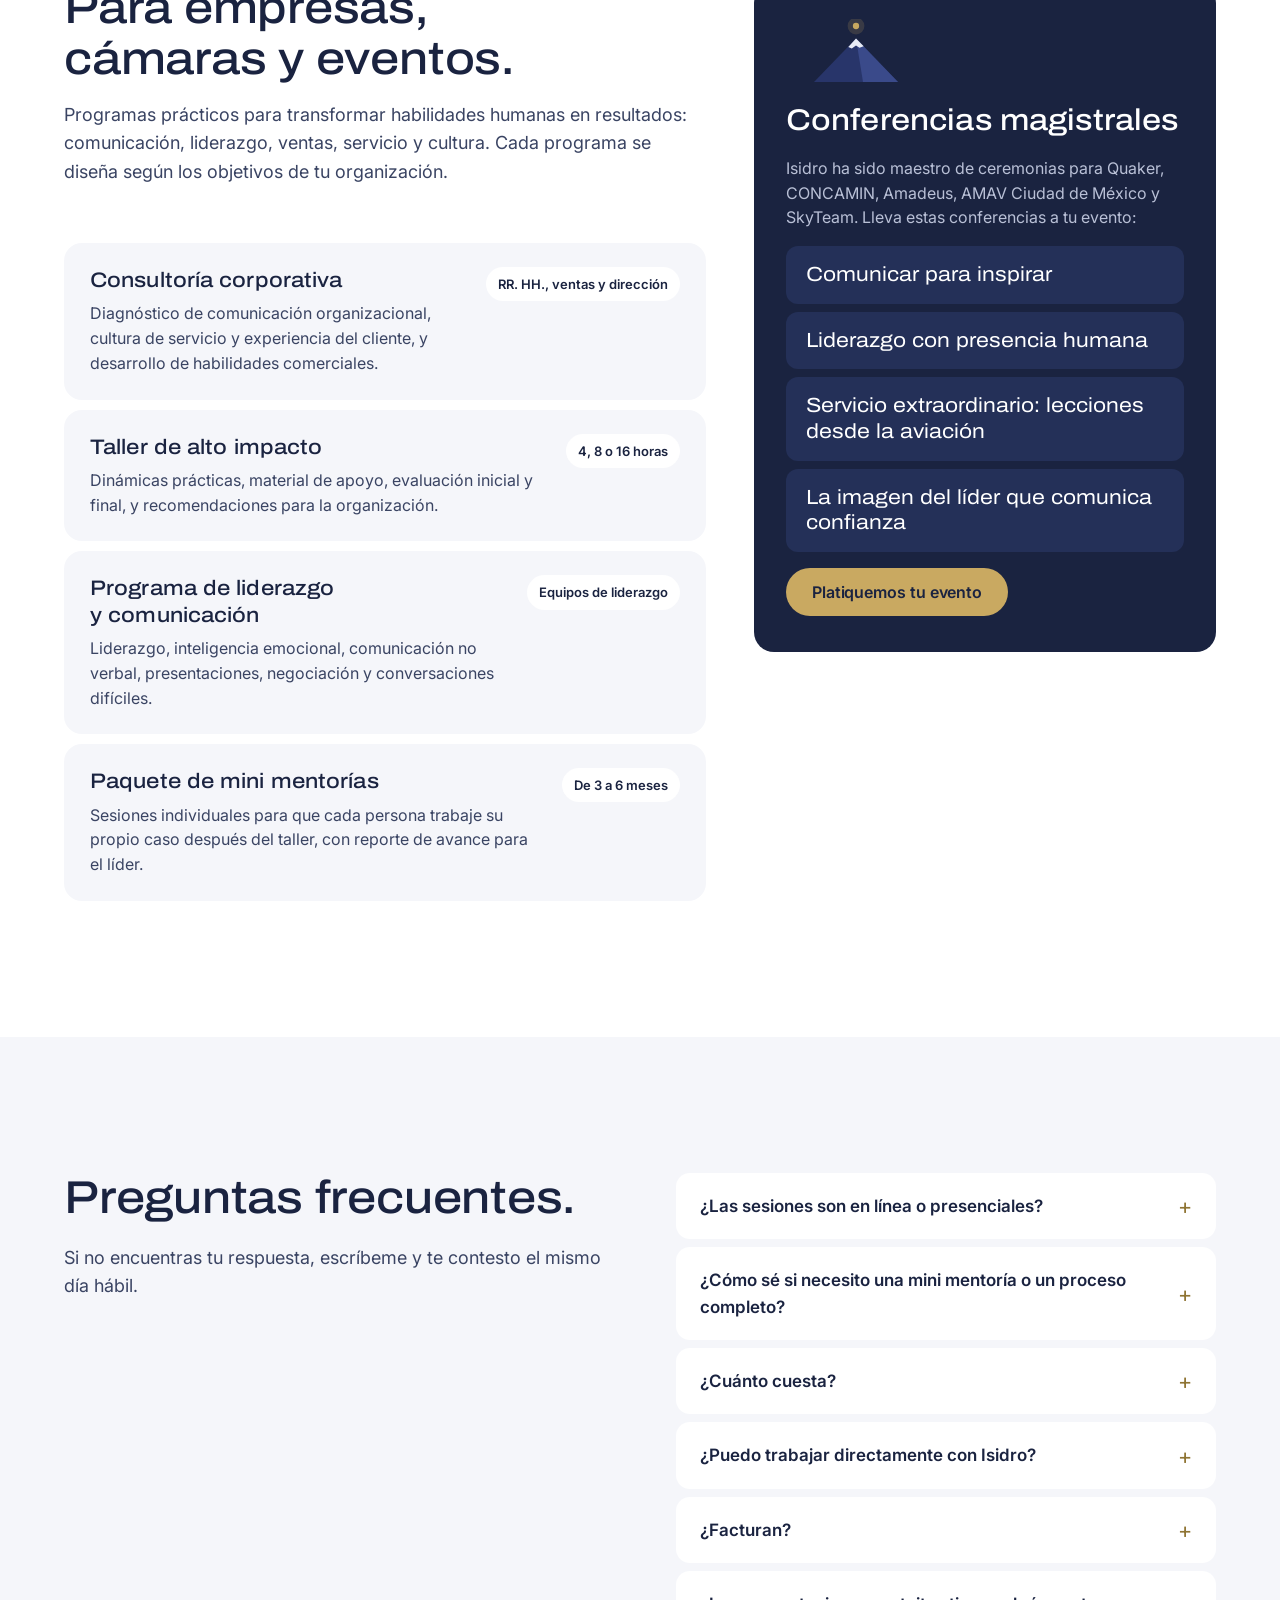
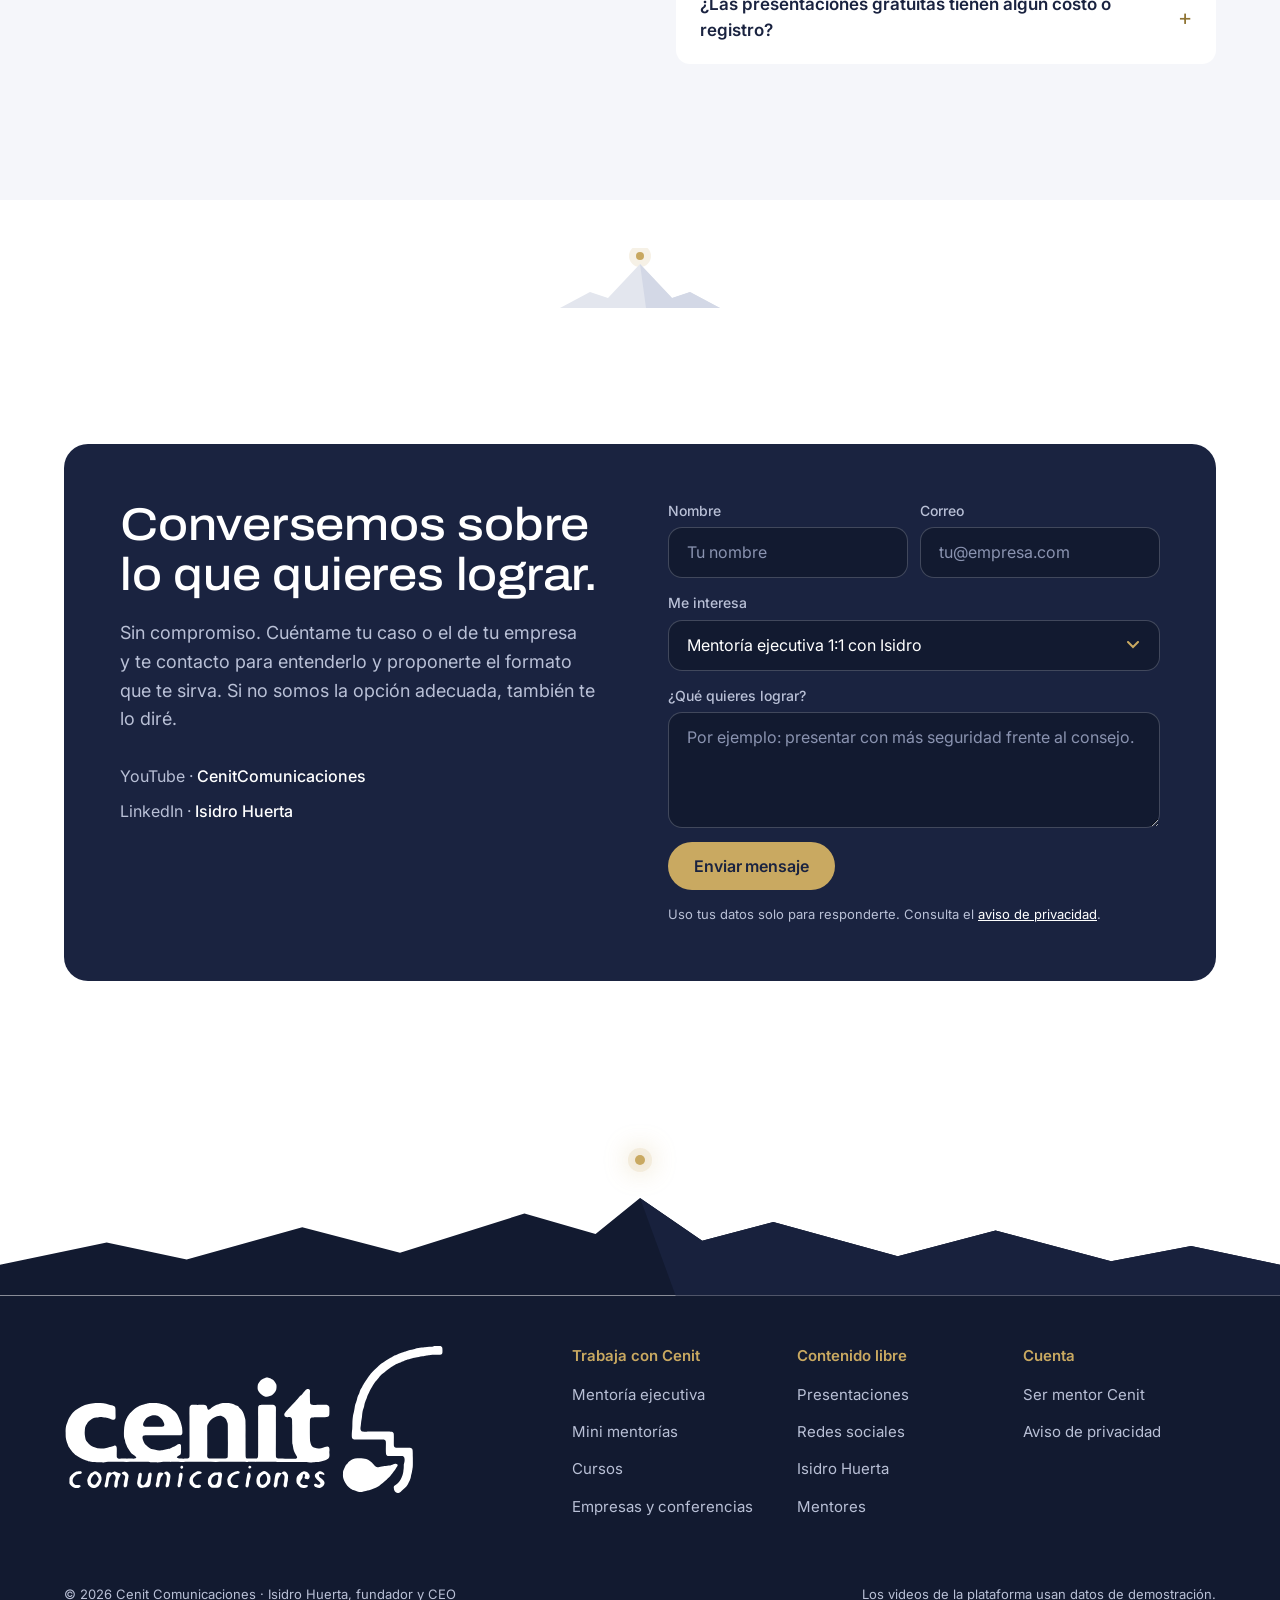
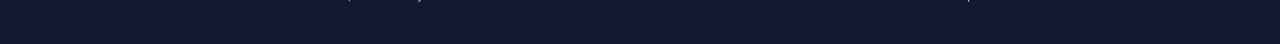
==== commit 7ca0d000: "Nuevo sitio de Cenit Comunicaciones Portada, presentaciones gratuitas con visor, aviso de privacidad" ====
--- a/index.html
+++ b/index.html
@@ -1,1017 +1,715 @@
-<!DOCTYPE html>
-<html lang="es">
-<head>
-    <meta charset="UTF-8">
-    <meta name="viewport" content="width=device-width, initial-scale=1.0">
-    <title>Isidro Huerta — Consultoría en Liderazgo y Desarrollo Ejecutivo</title>
-    <link rel="preconnect" href="https://fonts.googleapis.com">
-    <link rel="preconnect" href="https://fonts.gstatic.com" crossorigin>
-    <link href="https://fonts.googleapis.com/css2?family=Inter:wght@300;400;500;600;700&family=Playfair+Display:wght@400;600;700;800&display=swap" rel="stylesheet">
-    <style>
-        :root {
-            --navy: #1a2744;
-            --navy-light: #243656;
-            --gold: #c59b5f;
-            --gold-light: #d4b07a;
-            --white: #fafaf8;
-            --gray-light: #f0ede7;
-            --text: #2d2d2d;
-            --text-muted: #6b7280;
-            --text-light: #9ca3af;
-        }
-
-        *, *::before, *::after {
-            box-sizing: border-box;
-            margin: 0;
-            padding: 0;
-        }
-
-        html {
-            scroll-behavior: smooth;
-        }
-
-        body {
-            font-family: 'Inter', -apple-system, BlinkMacSystemFont, sans-serif;
-            color: var(--text);
-            background: var(--white);
-            line-height: 1.7;
-            overflow-x: hidden;
-            -webkit-font-smoothing: antialiased;
-        }
-
-        /* ========== NAVBAR ========== */
-        nav {
-            position: fixed;
-            top: 0;
-            left: 0;
-            right: 0;
-            z-index: 100;
-            background: rgba(26, 39, 68, 0.92);
-            backdrop-filter: blur(20px);
-            -webkit-backdrop-filter: blur(20px);
-            border-bottom: 1px solid rgba(255,255,255,0.06);
-            padding: 0 2rem;
-            transition: all 0.3s ease;
-        }
-
-        .nav-inner {
-            max-width: 1200px;
-            margin: 0 auto;
-            display: flex;
-            align-items: center;
-            justify-content: space-between;
-            height: 68px;
-        }
-
-        .nav-logo {
-            font-family: 'Playfair Display', serif;
-            font-size: 1.5rem;
-            font-weight: 700;
-            color: var(--white);
-            text-decoration: none;
-            letter-spacing: -0.3px;
-        }
-
-        .nav-logo span {
-            color: var(--gold);
-        }
-
-        .nav-links {
-            display: flex;
-            gap: 28px;
-            list-style: none;
-            align-items: center;
-        }
-
-        .nav-links a {
-            color: rgba(255,255,255,0.75);
-            text-decoration: none;
-            font-size: 0.85rem;
-            font-weight: 500;
-            letter-spacing: 0.3px;
-            transition: color 0.2s ease;
-        }
-
-        .nav-links a:hover {
-            color: var(--gold-light);
-        }
-
-        .nav-cta {
-            background: var(--gold);
-            color: var(--navy) !important;
-            padding: 10px 22px !important;
-            border-radius: 4px;
-            font-weight: 600 !important;
-            transition: background 0.2s ease !important;
-        }
-
-        .nav-cta:hover {
-            background: var(--gold-light) !important;
-            color: var(--navy) !important;
-        }
-
-        .nav-toggle {
-            display: none;
-            background: none;
-            border: none;
-            color: var(--white);
-            font-size: 1.6rem;
-            cursor: pointer;
-        }
-
-        @media (max-width: 768px) {
-            .nav-links {
-                display: none;
-                position: absolute;
-                top: 68px;
-                left: 0;
-                right: 0;
-                background: var(--navy);
-                flex-direction: column;
-                padding: 24px 2rem;
-                gap: 18px;
-                border-bottom: 2px solid var(--gold);
-            }
-            .nav-links.open {
-                display: flex;
-            }
-            .nav-toggle {
-                display: block;
-            }
-        }
-
-        /* ========== HERO ========== */
-        .hero {
-            min-height: 100vh;
-            display: flex;
-            align-items: center;
-            background: linear-gradient(135deg, var(--navy) 0%, #0f1b30 100%);
-            position: relative;
-            overflow: hidden;
-            padding: 100px 2rem 80px;
-        }
-
-        .hero-accent {
-            position: absolute;
-            top: -100px;
-            right: -120px;
-            width: 500px;
-            height: 500px;
-            border: 2px solid rgba(197, 155, 95, 0.15);
-            border-radius: 50%;
-            pointer-events: none;
-        }
-
-        .hero-accent-2 {
-            position: absolute;
-            bottom: -80px;
-            left: -60px;
-            width: 300px;
-            height: 300px;
-            border: 2px solid rgba(197, 155, 95, 0.1);
-            border-radius: 50%;
-            pointer-events: none;
-        }
-
-        .hero-inner {
-            max-width: 1200px;
-            margin: 0 auto;
-            display: grid;
-            grid-template-columns: 1fr 1fr;
-            gap: 60px;
-            align-items: center;
-            position: relative;
-            z-index: 2;
-            width: 100%;
-        }
-
-        .hero-text {
-            color: var(--white);
-        }
-
-        .hero-badge {
-            display: inline-block;
-            background: rgba(197, 155, 95, 0.15);
-            border: 1px solid rgba(197, 155, 95, 0.3);
-            color: var(--gold-light);
-            font-size: 0.75rem;
-            font-weight: 600;
-            letter-spacing: 2.5px;
-            text-transform: uppercase;
-            padding: 8px 16px;
-            border-radius: 4px;
-            margin-bottom: 24px;
-        }
-
-        .hero-text h1 {
-            font-family: 'Playfair Display', serif;
-            font-size: clamp(2.8rem, 5vw, 4rem);
-            font-weight: 700;
-            line-height: 1.1;
-            letter-spacing: -1px;
-            margin-bottom: 20px;
-        }
-
-        .hero-text h1 em {
-            color: var(--gold-light);
-            font-style: normal;
-        }
-
-        .hero-text .subtitle {
-            font-size: 1.1rem;
-            font-weight: 300;
-            line-height: 1.8;
-            color: rgba(255,255,255,0.7);
-            margin-bottom: 36px;
-            max-width: 480px;
-        }
-
-        .hero-buttons {
-            display: flex;
-            gap: 14px;
-            flex-wrap: wrap;
-        }
-
-        .btn-primary {
-            display: inline-flex;
-            align-items: center;
-            gap: 8px;
-            background: var(--gold);
-            color: var(--navy);
-            font-weight: 600;
-            font-size: 0.95rem;
-            padding: 15px 32px;
-            border-radius: 4px;
-            text-decoration: none;
-            letter-spacing: 0.2px;
-            transition: all 0.25s ease;
-        }
-
-        .btn-primary:hover {
-            background: var(--gold-light);
-            transform: translateY(-1px);
-            box-shadow: 0 8px 24px rgba(197, 155, 95, 0.25);
-        }
-
-        .btn-outline {
-            display: inline-flex;
-            align-items: center;
-            gap: 8px;
-            background: transparent;
-            color: var(--white);
-            font-weight: 500;
-            font-size: 0.95rem;
-            padding: 14px 32px;
-            border: 1.5px solid rgba(255,255,255,0.3);
-            border-radius: 4px;
-            text-decoration: none;
-            letter-spacing: 0.2px;
-            transition: all 0.25s ease;
-        }
-
-        .btn-outline:hover {
-            border-color: var(--white);
-            background: rgba(255,255,255,0.05);
-        }
-
-        .btn-outline-dark {
-            display: inline-flex;
-            align-items: center;
-            gap: 8px;
-            background: transparent;
-            color: var(--navy);
-            font-weight: 500;
-            font-size: 0.95rem;
-            padding: 14px 32px;
-            border: 1.5px solid var(--navy);
-            border-radius: 4px;
-            text-decoration: none;
-            letter-spacing: 0.2px;
-            transition: all 0.25s ease;
-        }
-
-        .btn-outline-dark:hover {
-            background: var(--navy);
-            color: var(--white);
-        }
-
-        .hero-image-container {
-            display: flex;
-            justify-content: center;
-            align-items: center;
-        }
-
-        .hero-image-wrapper {
-            position: relative;
-            width: 320px;
-            height: 320px;
-            border-radius: 50%;
-            overflow: hidden;
-            border: 4px solid var(--gold);
-            box-shadow: 0 20px 60px rgba(0,0,0,0.3);
-        }
-
-        .hero-image-wrapper img {
-            width: 100%;
-            height: 100%;
-            object-fit: cover;
-        }
-
-        @media (max-width: 768px) {
-            .hero-inner {
-                grid-template-columns: 1fr;
-                gap: 40px;
-                text-align: center;
-                padding-top: 40px;
-            }
-            .hero-text .subtitle {
-                max-width: 100%;
-                margin-left: auto;
-                margin-right: auto;
-            }
-            .hero-buttons {
-                justify-content: center;
-            }
-            .hero-image-wrapper {
-                width: 220px;
-                height: 220px;
-                margin: 0 auto;
-            }
-        }
-
-        /* ========== SECTION STYLES ========== */
-        .section {
-            padding: 100px 0;
-        }
-        .section-inner {
-            max-width: 1100px;
-            margin: 0 auto;
-            padding: 0 2rem;
-        }
-        .section-tag {
-            font-family: 'Inter', sans-serif;
-            font-size: 0.75rem;
-            font-weight: 600;
-            letter-spacing: 3px;
-            text-transform: uppercase;
-            color: var(--gold);
-            margin-bottom: 12px;
-            display: flex;
-            align-items: center;
-            gap: 10px;
-        }
-        .section-tag::before {
-            content: '';
-            flex: 0 0 28px;
-            height: 2px;
-            background: var(--gold);
-        }
-        .section-title {
-            font-family: 'Playfair Display', serif;
-            font-size: clamp(2rem, 3.5vw, 2.8rem);
-            font-weight: 700;
-            line-height: 1.2;
-            letter-spacing: -0.5px;
-            color: var(--navy);
-            margin-bottom: 16px;
-        }
-        .section-title em {
-            color: var(--gold);
-            font-style: normal;
-        }
-        .section-lead {
-            font-size: 1.05rem;
-            font-weight: 300;
-            line-height: 1.8;
-            color: var(--text-muted);
-            max-width: 600px;
-        }
-        .section-alt {
-            background: var(--gray-light);
-        }
-
-        /* ========== ABOUT ========== */
-        .about-grid {
-            display: grid;
-            grid-template-columns: 1fr 1.5fr;
-            gap: 60px;
-            align-items: center;
-            margin-top: 50px;
-        }
-        .about-image {
-            position: relative;
-            width: 100%;
-            aspect-ratio: 3/4;
-            border-radius: 8px;
-            overflow: hidden;
-            box-shadow: 0 16px 48px rgba(0,0,0,0.12);
-        }
-        .about-image img {
-            width: 100%;
-            height: 100%;
-            object-fit: cover;
-        }
-        .about-text h3 {
-            font-family: 'Playfair Display', serif;
-            font-size: 1.5rem;
-            font-weight: 700;
-            color: var(--navy);
-            margin-bottom: 16px;
-        }
-        .about-text p {
-            font-size: 0.95rem;
-            line-height: 1.8;
-            color: var(--text-muted);
-            margin-bottom: 14px;
-        }
-        .about-quote {
-            margin-top: 24px;
-            padding: 20px 24px;
-            border-left: 3px solid var(--gold);
-            background: rgba(197, 155, 95, 0.05);
-            border-radius: 0 4px 4px 0;
-        }
-        .about-quote p {
-            font-family: 'Playfair Display', serif;
-            font-size: 1.1rem;
-            font-style: italic;
-            color: var(--navy);
-            margin-bottom: 0;
-        }
-
-        @media (max-width: 768px) {
-            .about-grid {
-                grid-template-columns: 1fr;
-                gap: 32px;
-            }
-            .about-image {
-                aspect-ratio: 1/1;
-                max-width: 300px;
-                margin: 0 auto;
-            }
-        }
-
-        /* ========== BOOK ========== */
-        .book-grid {
-            display: grid;
-            grid-template-columns: 300px 1fr;
-            gap: 60px;
-            align-items: start;
-            margin-top: 50px;
-        }
-        .book-cover {
-            border-radius: 6px;
-            overflow: hidden;
-            box-shadow: 0 20px 50px rgba(0,0,0,0.18);
-            aspect-ratio: 5/7;
-        }
-        .book-cover img {
-            width: 100%;
-            height: 100%;
-            object-fit: cover;
-        }
-        .book-info h3 {
-            font-family: 'Playfair Display', serif;
-            font-size: 1.6rem;
-            font-weight: 700;
-            color: var(--navy);
-            margin-bottom: 8px;
-        }
-        .book-meta {
-            font-size: 0.85rem;
-            color: var(--gold);
-            font-weight: 500;
-            letter-spacing: 0.3px;
-            margin-bottom: 20px;
-            line-height: 1.6;
-        }
-        .book-info p {
-            font-size: 0.95rem;
-            line-height: 1.8;
-            color: var(--text-muted);
-            margin-bottom: 14px;
-        }
-
-        @media (max-width: 768px) {
-            .book-grid {
-                grid-template-columns: 1fr;
-                gap: 32px;
-            }
-            .book-cover {
-                max-width: 240px;
-                margin: 0 auto;
-            }
-            .book-info {
-                text-align: center;
-            }
-        }
-
-        /* ========== SERVICES ========== */
-        .services-grid {
-            display: grid;
-            grid-template-columns: repeat(auto-fit, minmax(300px, 1fr));
-            gap: 28px;
-            margin-top: 50px;
-        }
-        .service-card {
-            background: var(--white);
-            padding: 40px 32px;
-            border-radius: 8px;
-            border: 1px solid rgba(0,0,0,0.06);
-            transition: all 0.3s ease;
-            position: relative;
-            overflow: hidden;
-        }
-        .service-card::after {
-            content: '';
-            position: absolute;
-            bottom: 0;
-            left: 0;
-            width: 0;
-            height: 3px;
-            background: var(--gold);
-            transition: width 0.35s ease;
-        }
-        .service-card:hover {
-            box-shadow: 0 12px 40px rgba(0,0,0,0.08);
-            transform: translateY(-2px);
-        }
-        .service-card:hover::after {
-            width: 100%;
-        }
-        .service-icon {
-            font-size: 2rem;
-            margin-bottom: 20px;
-        }
-        .service-card h3 {
-            font-family: 'Playfair Display', serif;
-            font-size: 1.3rem;
-            font-weight: 700;
-            color: var(--navy);
-            margin-bottom: 10px;
-        }
-        .service-card p {
-            font-size: 0.9rem;
-            line-height: 1.7;
-            color: var(--text-muted);
-        }
-
-        /* ========== QUOTE SECTION ========== */
-        .quote-section {
-            background: var(--navy);
-            padding: 80px 0;
-            text-align: center;
-        }
-        .quote-inner {
-            max-width: 750px;
-            margin: 0 auto;
-            padding: 0 2rem;
-        }
-        .quote-inner blockquote {
-            font-family: 'Playfair Display', serif;
-            font-size: clamp(1.4rem, 2.5vw, 1.8rem);
-            font-weight: 400;
-            font-style: italic;
-            color: var(--white);
-            line-height: 1.6;
-            position: relative;
-        }
-        .quote-inner blockquote::before {
-            content: '"';
-            font-size: 5rem;
-            color: var(--gold);
-            position: absolute;
-            top: -30px;
-            left: -20px;
-            opacity: 0.6;
-            font-family: 'Playfair Display', serif;
-        }
-        .quote-author {
-            color: var(--gold-light);
-            font-weight: 500;
-            font-size: 0.95rem;
-            margin-top: 20px;
-            letter-spacing: 0.3px;
-        }
-
-        /* ========== BLOG PREVIEW ========== */
-        .blog-grid {
-            display: grid;
-            grid-template-columns: repeat(auto-fit, minmax(300px, 1fr));
-            gap: 28px;
-            margin-top: 50px;
-        }
-        .blog-card {
-            background: var(--white);
-            border-radius: 8px;
-            overflow: hidden;
-            border: 1px solid rgba(0,0,0,0.06);
-            transition: all 0.3s ease;
-        }
-        .blog-card:hover {
-            box-shadow: 0 12px 40px rgba(0,0,0,0.08);
-            transform: translateY(-2px);
-        }
-        .blog-card-content {
-            padding: 28px 24px;
-        }
-        .blog-card-date {
-            font-size: 0.75rem;
-            font-weight: 500;
-            letter-spacing: 1.5px;
-            text-transform: uppercase;
-            color: var(--gold);
-            margin-bottom: 10px;
-        }
-        .blog-card h3 {
-            font-family: 'Playfair Display', serif;
-            font-size: 1.2rem;
-            font-weight: 700;
-            color: var(--navy);
-            margin-bottom: 10px;
-            line-height: 1.3;
-        }
-        .blog-card p {
-            font-size: 0.88rem;
-            color: var(--text-muted);
-            line-height: 1.6;
-            margin-bottom: 16px;
-        }
-        .blog-card a {
-            color: var(--gold);
-            text-decoration: none;
-            font-weight: 600;
-            font-size: 0.9rem;
-            transition: color 0.2s;
-        }
-        .blog-card a:hover {
-            color: var(--navy);
-        }
-
-        /* ========== CONTACT ========== */
-        .contact-grid {
-            display: grid;
-            grid-template-columns: 1fr 1fr;
-            gap: 60px;
-            margin-top: 50px;
-            align-items: start;
-        }
-        .contact-info h3 {
-            font-family: 'Playfair Display', serif;
-            font-size: 1.4rem;
-            font-weight: 700;
-            color: var(--navy);
-            margin-bottom: 16px;
-        }
-        .contact-info p {
-            font-size: 0.95rem;
-            color: var(--text-muted);
-            line-height: 1.8;
-            margin-bottom: 20px;
-        }
-        .contact-method {
-            display: flex;
-            align-items: center;
-            gap: 12px;
-            margin-bottom: 14px;
-            font-size: 0.95rem;
-            color: var(--navy);
-        }
-        .contact-method a {
-            color: var(--navy);
-            text-decoration: none;
-            transition: color 0.2s;
-        }
-        .contact-method a:hover {
-            color: var(--gold);
-        }
-        .contact-form {
-            background: var(--white);
-            padding: 36px;
-            border-radius: 8px;
-            border: 1px solid rgba(0,0,0,0.06);
-        }
-        .contact-form input,
-        .contact-form textarea {
-            width: 100%;
-            padding: 14px 16px;
-            margin-bottom: 16px;
-            border: 1px solid rgba(0,0,0,0.1);
-            border-radius: 4px;
-            font-family: 'Inter', sans-serif;
-            font-size: 0.9rem;
-            transition: border-color 0.2s;
-            background: var(--white);
-        }
-        .contact-form input:focus,
-        .contact-form textarea:focus {
-            outline: none;
-            border-color: var(--gold);
-        }
-        .contact-form button {
-            background: var(--navy);
-            color: var(--white);
-            font-weight: 600;
-            font-size: 0.95rem;
-            padding: 15px 32px;
-            border: none;
-            border-radius: 4px;
-            cursor: pointer;
-            letter-spacing: 0.3px;
-            transition: all 0.25s;
-            width: 100%;
-        }
-        .contact-form button:hover {
-            background: var(--navy-light);
-        }
-
-        @media (max-width: 768px) {
-            .contact-grid {
-                grid-template-columns: 1fr;
-                gap: 40px;
-            }
-        }
-
-        /* ========== FOOTER ========== */
-        footer {
-            background: var(--navy);
-            padding: 40px 0;
-            text-align: center;
-            color: rgba(255,255,255,0.5);
-            font-size: 0.85rem;
-        }
-        footer span {
-            color: var(--gold-light);
-        }
-
-        /* ========== TESTIMONIALS HIDDEN ========== */
-        .testimonials-section {
-            display: none;
-        }
-    </style>
-</head>
-<body>
-
-    <!-- ==================== NAVBAR ==================== -->
-    <nav>
-        <div class="nav-inner">
-            <a href="#" class="nav-logo">Isidro <span>Huerta</span></a>
-            <button class="nav-toggle" id="nav-toggle" aria-label="Abrir menú">&#9776;</button>
-            <ul class="nav-links" id="nav-links">
-                <li><a href="#sobre-mi">Sobre mí</a></li>
-                <li><a href="#libro">Libro</a></li>
-                <li><a href="#servicios">Servicios</a></li>
-                <li><a href="#blog">Reflexiones</a></li>
-                <li><a href="#contacto" class="nav-cta">Contactar</a></li>
-            </ul>
-        </div>
-    </nav>
-
-    <!-- ==================== HERO ==================== -->
-    <section class="hero">
-        <div class="hero-accent" aria-hidden="true"></div>
-        <div class="hero-accent-2" aria-hidden="true"></div>
-        <div class="hero-inner">
-            <div class="hero-text">
-                <span class="hero-badge">20+ años de experiencia</span>
-                <h1>Potencia tu <em>liderazgo</em> y el de tu equipo</h1>
-                <p class="subtitle">
-                    Consultoría ejecutiva, conferencias y capacitación in-company. 
-                    Ayudo a líderes a encontrar su voz auténtica y a equipos a alcanzar su máximo potencial.
-                </p>
-                <div class="hero-buttons">
-                    <a href="#contacto" class="btn-primary">
-                        Agenda una sesión
-                    </a>
-                    <a href="#servicios" class="btn-outline">
-                        Conoce mis servicios
-                    </a>
-                </div>
-            </div>
-            <div class="hero-image-container">
-                <div class="hero-image-wrapper">
-                    <img src="assets/img/Inicial.jpg" alt="Isidro Huerta — Consultor en Liderazgo">
-                </div>
-            </div>
-        </div>
-    </section>
-
-    <!-- ==================== ABOUT ==================== -->
-    <section class="section" id="sobre-mi">
-        <div class="section-inner">
-            <span class="section-tag">Sobre mí</span>
-            <h2 class="section-title">Más de dos décadas <em>transformando</em> líderes</h2>
-            <div class="about-grid">
-                <div class="about-image">
-                    <img src="assets/img/isidro.jpg.jpg" alt="Isidro Huerta">
-                </div>
-                <div class="about-text">
-                    <h3>Isidro Huerta</h3>
-                    <p>
-                        Durante más de 20 años he trabajado con ejecutivos, emprendedores y equipos 
-                        de alto rendimiento en México y Latinoamérica. Mi enfoque combina inteligencia 
-                        emocional, pensamiento estratégico y una profunda comprensión de la naturaleza humana.
-                    </p>
-                    <p>
-                        Como facilitador y consultor, he ayudado a cientos de profesionales a descubrir 
-                        su valor auténtico, superar el síndrome del impostor y comunicar su mensaje 
-                        con claridad y convicción.
-                    </p>
-                    <div class="about-quote">
-                        <p>"Si nosotros no creemos en nosotros, ¿por qué la gente tendría que confiar?"</p>
-                    </div>
-                </div>
-            </div>
-        </div>
-    </section>
-
-    <!-- ==================== BOOK ==================== -->
-    <section class="section section-alt" id="libro">
-        <div class="section-inner">
-            <span class="section-tag">Publicación</span>
-            <h2 class="section-title">Mi <em>libro</em></h2>
-            <p class="section-lead">Una obra que sienta las bases del crecimiento personal y el liderazgo auténtico.</p>
-            <div class="book-grid">
-                <div class="book-cover">
-                    <!-- REEMPLAZA ESTA RUTA POR LA PORTADA REAL DEL LIBRO -->
-                    <img src="assets/img/libroportada.jpg" alt="Portada del libro Cimientos para el Desarrollo Personal">
-                </div>
-                <div class="book-info">
-                    <h3>Cimientos para el Desarrollo Personal</h3>
-                    <p class="book-meta">
-                        Publicado en 2011 &middot; Editor: Octavio Colmenares y Vargas<br>
-                        Derechos Reservados © Isidro Huerta Pérez
-                    </p>
-                    <p>
-                        Una obra que sienta las bases para el crecimiento personal y profesional. 
-                        En sus páginas, Isidro comparte las herramientas y reflexiones que han 
-                        guiado a cientos de ejecutivos y líderes en su camino hacia una vida 
-                        más plena y un liderazgo más auténtico.
-                    </p>
-                    <p>
-                        Este libro es el reflejo de más de dos décadas de experiencia facilitando 
-                        procesos de transformación personal y organizacional.
-                    </p>
-                    <div style="display: flex; gap: 14px; flex-wrap: wrap; margin-top: 20px;">
-                        <a href="https://www.amazon.com.mx/Cimientos-para-Desarrollo-Personal-Ejecutivo-ebook/dp/B076YTGGG3" target="_blank" class="btn-primary">
-                            📱 Conseguir eBook en Amazon
-                        </a>
-                        <a href="#contacto" class="btn-outline-dark">
-                            Solicitar ejemplar físico
-                        </a>
-                    </div>
-                </div>
-            </div>
-        </div>
-    </section>
-
-    <!-- ==================== SERVICES ==================== -->
-    <section class="section" id="servicios">
-        <div class="section-inner">
-            <span class="section-tag">Servicios</span>
-            <h2 class="section-title">Cómo puedo <em>ayudarte</em></h2>
-            <p class="section-lead">Soluciones personalizadas para cada etapa de tu desarrollo profesional y el de tu organización.</p>
-
-            <div class="services-grid">
-                <div class="service-card">
-                    <div class="service-icon">🎯</div>
-                    <h3>Consultoría Ejecutiva 1:1</h3>
-                    <p>
-                        Sesiones personalizadas para líderes que buscan claridad, 
-                        confianza y una estrategia para comunicar su valor. Trabajamos 
-                        juntos para que te "compres" antes de venderte.
-                    </p>
-                </div>
-                <div class="service-card">
-                    <div class="service-icon">🎤</div>
-                    <h3>Conferencias y Keynotes</h3>
-                    <p>
-                        Presentaciones de alto impacto sobre liderazgo, inteligencia 
-                        emocional, síndrome del impostor y el poder del autoconocimiento. 
-                        Para eventos corporativos, congresos y universidades.
-                    </p>
-                </div>
-                <div class="service-card">
-                    <div class="service-icon">👥</div>
-                    <h3>Capacitación In-Company</h3>
-                    <p>
-                        Programas diseñados a la medida de tu empresa. Desarrollo de 
-                        habilidades de liderazgo, comunicación efectiva y trabajo en 
-                        equipo para todos los niveles organizacionales.
-                    </p>
-                </div>
-            </div>
-        </div>
-    </section>
-
-    <!-- ==================== QUOTE ==================== -->
-    <section class="quote-section">
-        <div class="quote-inner">
-            <blockquote>
-                Antes de vender, cómprate. Se necesita un verdadero ejercicio de 
-                introspección para dimensionar nuestro valor, nuestras competencias 
-                y nuestra experiencia.
-            </blockquote>
-            <p class="quote-author">— Isidro Huerta</p>
-        </div>
-    </section>
-
-    <!-- ==================== BLOG PREVIEW ==================== -->
-    <section class="section" id="blog">
-        <div class="section-inner">
-            <span class="section-tag">Reflexiones</span>
-            <h2 class="section-title">Lo último del <em>blog</em></h2>
-            <p class="section-lead">Ideas, reflexiones y herramientas para tu crecimiento personal y profesional.</p>
-
-            <div class="blog-grid">
-                <div class="blog-card">
-                    <div class="blog-card-content">
-                        <span class="blog-card-date">Artículo destacado</span>
-                        <h3>¿Te vendes o te Dejas Comprar?</h3>
-                        <p>
-                            La verdadera pregunta cuando se trata de una entrevista de trabajo 
-                            o de realizar una venta, ya sea de un producto, servicio o de una idea.
-                        </p>
-                        <a href="https://www.isidrohuerta.com" target="_blank">Leer más →</a>
-                    </div>
-                </div>
-                <div class="blog-card">
-                    <div class="blog-card-content">
-                        <span class="blog-card-date">Próximamente</span>
-                        <h3>El Síndrome del Impostor en el Liderazgo</h3>
-                        <p>
-                            Afecta principalmente a personas exitosas y competitivas. 
-                            ¿Cómo identificarlo y superarlo?
-                        </p>
-                        <a href="#blog">Próximamente →</a>
-                    </div>
-                </div>
-                <div class="blog-card">
-                    <div class="blog-card-content">
-                        <span class="blog-card-date">Próximamente</span>
-                        <h3>La Pausa como Estrategia de Liderazgo</h3>
-                        <p>
-                            Encontremos pausas en nuestro día a día para generar mejores 
-                            pensamientos y tomar mejores decisiones.
-                        </p>
-                        <a href="#blog">Próximamente →</a>
-                    </div>
-                </div>
-            </div>
-        </div>
-    </section>
-
-    <!-- ==================== CONTACT ==================== -->
-    <section class="section section-alt" id="contacto">
-        <div class="section-inner">
-            <span class="section-tag">Contacto</span>
-            <h2 class="section-title">Hablemos de <em>tu proyecto</em></h2>
-            <p class="section-lead">Estoy listo para ayudarte. Escríbeme y conversemos sobre tus objetivos.</p>
-
-            <div class="contact-grid">
-                <div class="contact-info">
-                    <h3>Información de contacto</h3>
-                    <p>
-                        Ya sea que necesites una consultoría personalizada, una conferencia 
-                        para tu empresa o un programa de capacitación, estaré encantado de escucharte.
-                    </p>
-                    <div class="contact-method">
-                        📧 <a href="mailto:isidro@isidrohuerta.com">isidro@isidrohuerta.com</a>
-                    </div>
-                    <div class="contact-method">
-                        📍 Puebla, México
-                    </div>
-                </div>
-                <div class="contact-form">
-                    <form action="#" method="POST">
-                        <input type="text" name="nombre" placeholder="Tu nombre" required>
-                        <input type="email" name="email" placeholder="Tu correo electrónico" required>
-                        <textarea name="mensaje" rows="4" placeholder="Cuéntame sobre tu proyecto o interés..." required></textarea>
-                        <button type="submit">Enviar mensaje</button>
-                    </form>
-                </div>
-            </div>
-        </div>
-    </section>
-
-    <!-- ==================== FOOTER ==================== -->
-    <footer>
-        <p>&copy; 2025 <span>Isidro Huerta</span>. Todos los derechos reservados. | Consultoría en Liderazgo y Desarrollo Ejecutivo</p>
-    </footer>
-
-    <!-- ==================== MOBILE NAV SCRIPT ==================== -->
-    <script>
-        const navToggle = document.getElementById('nav-toggle');
-        const navLinks = document.getElementById('nav-links');
-        navToggle.addEventListener('click', () => {
-            navLinks.classList.toggle('open');
-        });
-        navLinks.querySelectorAll('a').forEach(link => {
-            link.addEventListener('click', () => {
-                navLinks.classList.remove('open');
-            });
-        });
-    </script>
-
-</body>
-</html>+<!DOCTYPE html>
+<html lang="es">
+<head>
+    <meta charset="utf-8" />
+    <meta name="viewport" content="width=device-width, initial-scale=1, viewport-fit=cover" />
+    <title>Cenit Comunicaciones &#xB7; Isidro Huerta</title>
+    <meta name="description" content="Consultor&#xED;a, mentor&#xED;a ejecutiva, cursos y conferencias de comunicaci&#xF3;n y liderazgo con Isidro Huerta, fundador y CEO de Cenit Comunicaciones." />
+    <meta property="og:title" content="Cenit Comunicaciones &#xB7; Isidro Huerta" />
+    <meta property="og:description" content="Consultor&#xED;a, mentor&#xED;a ejecutiva, cursos y conferencias de comunicaci&#xF3;n y liderazgo con Isidro Huerta, fundador y CEO de Cenit Comunicaciones." />
+    <meta property="og:type" content="website" />
+    <meta name="theme-color" content="#1a2340" />
+    <link rel="preload" href="/img/cenit-logo-blanco.svg" as="image" />
+    <link rel="stylesheet" href="/lib/archivo/archivo.css" />
+    <link rel="stylesheet" href="/lib/inter/inter.css" />
+    <link rel="stylesheet" href="/css/cenit.css?v=Ry5DyrSQDbYbBgVZlXgPZFQcPErw0R7fAEncHwg9FHQ" />
+    
+    <script>document.documentElement.classList.add('js');</script>
+</head>
+<body class="nav-sobre-oscuro">
+<a class="saltar" href="#contenido">Saltar al contenido</a>
+
+<header class="nav" id="nav">
+  <div class="wrap">
+    <a class="brand" href="#inicio" aria-label="Cenit Comunicaciones, inicio">
+      <img class="logo-claro" src="/img/cenit-logo-blanco.svg" alt="" width="601" height="240">
+      <img class="logo-navy" src="/img/cenit-logo-navy.svg" alt="" width="601" height="240">
+    </a>
+    <nav class="links" aria-label="Secciones">
+      <a href="#plataforma">Plataforma</a>
+      <a href="/presentaciones/">Contenido libre</a>
+      <a href="#formas">Mentorías</a>
+      <a href="#isidro">Isidro Huerta</a>
+      <a href="#empresas">Empresas</a>
+    </nav>
+    <div class="nav-r">
+      <a class="btn primary sm" href="#contacto">Contáctame</a>
+      <button class="menu-btn" type="button" aria-expanded="false" aria-controls="menu-movil" id="menuBtn">
+        <span class="sr">Menú</span><i></i><i></i>
+      </button>
+    </div>
+  </div>
+  <div class="menu-movil" id="menu-movil" hidden>
+    <a href="#plataforma">Plataforma</a>
+    <a href="/presentaciones/">Contenido libre</a>
+    <a href="#formas">Mentorías</a>
+    <a href="#isidro">Isidro Huerta</a>
+    <a href="#empresas">Empresas</a>
+    <a href="#contacto">Contacto</a>
+  </div>
+</header>
+
+<main id="contenido">
+
+<!-- ================= PORTADA: el cenit ================= -->
+<section class="hero" id="inicio" aria-labelledby="t-hero">
+  <div class="cielo" id="cielo" aria-hidden="true"></div>
+  <div class="wrap hero-in">
+    <h1 id="t-hero">Comunicar mejor es liderar mejor.</h1>
+    <p class="sub">Consultoría, mentoría y capacitación con Isidro Huerta, fundador de Cenit Comunicaciones, para que líderes y equipos hablen, vendan y conecten con más impacto.</p>
+    <div class="ctas">
+      <a class="btn gold" href="#plataforma">Mira cómo trabajamos</a>
+      <a class="btn ghost" href="#contacto">Contáctame</a>
+    </div>
+  </div>
+  <ul class="hero-facts wrap" aria-label="En resumen">
+    <li><b>Más de 20 años</b><span>desarrollando líderes, vendedores y equipos</span></li>
+    <li><b>Más de 30 años</b><span>en la aviación comercial internacional</span></li>
+    <li><b>Certificado STPS y SEP</b><span>capacitador externo y locutor profesional</span></li>
+  </ul>
+</section>
+
+<!-- ================= PLATAFORMA EN VIDEO ================= -->
+<section class="s" id="plataforma" aria-labelledby="t-demo">
+  <div class="wrap">
+    <div class="head rv">
+      <h2 id="t-demo">Tu proceso, en una sola plataforma.</h2>
+      <p class="lead">Sesiones, tareas, contenido y la conversación con tu mentor, en el celular o la computadora. Así se ve por dentro, grabado en la plataforma real.</p>
+    </div>
+
+    <div class="demo rv" id="demo">
+      <div class="steps" role="tablist" aria-label="Funciones de la plataforma">
+          <button class="step" role="tab" id="tab-panel" aria-selected="true" aria-controls="stage" data-i="0" tabindex="0">
+            <span class="n">1</span><span class="t">Panel del mentor</span>
+            <span class="d">Al entrar, Isidro ve qui&#xE9;n necesita atenci&#xF3;n hoy: seguimientos vencidos, tareas por revisar, sesiones y renovaciones.</span>
+            <ul> <li>Pr&#xF3;ximas acciones por cliente</li>  <li>Panel de atenci&#xF3;n y agenda</li>  <li>Avisos y b&#xFA;squeda global</li> </ul>
+            <span class="prog" aria-hidden="true"><i></i></span>
+          </button>
+          <button class="step" role="tab" id="tab-alta" aria-selected="false" aria-controls="stage" data-i="1" tabindex="-1">
+            <span class="n">2</span><span class="t">Alta de un mentorado</span>
+            <span class="d">Registrar a alguien toma un minuto: la plataforma genera su contrase&#xF1;a, te da el mensaje listo para enviarle y te lleva a asignar su primera tarea.</span>
+            <ul> <li>Contrase&#xF1;a temporal sugerida</li>  <li>Mensaje de acceso para copiar o enviar por WhatsApp</li>  <li>Primera tarea con aviso al mentorado</li> </ul>
+            <span class="prog" aria-hidden="true"><i></i></span>
+          </button>
+          <button class="step" role="tab" id="tab-embudo" aria-selected="false" aria-controls="stage" data-i="2" tabindex="-1">
+            <span class="n">3</span><span class="t">CRM y seguimientos</span>
+            <span class="d">Cada cliente avanza de prospecto a activo arrastrando su tarjeta, y los seguimientos se ordenan solos: vencidos, hoy y esta semana.</span>
+            <ul> <li>Embudo por etapa con totales</li>  <li>Seguimientos por fecha</li>  <li>Historial de cada cliente</li> </ul>
+            <span class="prog" aria-hidden="true"><i></i></span>
+          </button>
+          <button class="step" role="tab" id="tab-mentorado" aria-selected="false" aria-controls="stage" data-i="3" tabindex="-1">
+            <span class="n">4</span><span class="t">La app del mentorado</span>
+            <span class="d">El mentorado sabe qu&#xE9; sigue: su pr&#xF3;xima tarea, su avance y un chat directo con su mentor. Se instala en el celular como una app.</span>
+            <ul> <li>Tu siguiente paso y cumplimiento</li>  <li>Tareas con un toque</li>  <li>Chat con notas de voz y archivos</li> </ul>
+            <span class="prog" aria-hidden="true"><i></i></span>
+          </button>
+      </div>
+      <div class="stage" id="stage" role="tabpanel" aria-labelledby="tab-panel">
+          <figure class="device desk on" data-i="0" data-ui>
+ <div class="device-bar" aria-hidden="true"><i></i><i></i><i></i><span>cenit-comunicaciones.com</span></div>             <div class="screen">
+                <video muted playsinline preload="metadata" poster="/video/demo/panel.jpg" aria-label="Video demo: Panel del mentor">
+                  <source src="/video/demo/panel.mp4" type="video/mp4">
+                </video>
+            </div>
+            <figcaption class="sr">Panel del mentor: Al entrar, Isidro ve qui&#xE9;n necesita atenci&#xF3;n hoy: seguimientos vencidos, tareas por revisar, sesiones y renovaciones.</figcaption>
+          </figure>
+          <figure class="device desk " data-i="1" data-ui>
+ <div class="device-bar" aria-hidden="true"><i></i><i></i><i></i><span>cenit-comunicaciones.com</span></div>             <div class="screen">
+                <video muted playsinline preload="none" poster="/video/demo/alta.jpg" aria-label="Video demo: Alta de un mentorado">
+                  <source src="/video/demo/alta.mp4" type="video/mp4">
+                </video>
+            </div>
+            <figcaption class="sr">Alta de un mentorado: Registrar a alguien toma un minuto: la plataforma genera su contrase&#xF1;a, te da el mensaje listo para enviarle y te lleva a asignar su primera tarea.</figcaption>
+          </figure>
+          <figure class="device desk " data-i="2" data-ui>
+ <div class="device-bar" aria-hidden="true"><i></i><i></i><i></i><span>cenit-comunicaciones.com</span></div>             <div class="screen">
+                <video muted playsinline preload="none" poster="/video/demo/embudo.jpg" aria-label="Video demo: CRM y seguimientos">
+                  <source src="/video/demo/embudo.mp4" type="video/mp4">
+                </video>
+            </div>
+            <figcaption class="sr">CRM y seguimientos: Cada cliente avanza de prospecto a activo arrastrando su tarjeta, y los seguimientos se ordenan solos: vencidos, hoy y esta semana.</figcaption>
+          </figure>
+          <figure class="device phone " data-i="3" data-ui>
+            <div class="screen">
+                <video muted playsinline preload="none" poster="/video/demo/mentorado.jpg" aria-label="Video demo: La app del mentorado">
+                  <source src="/video/demo/mentorado.mp4" type="video/mp4">
+                </video>
+            </div>
+            <figcaption class="sr">La app del mentorado: El mentorado sabe qu&#xE9; sigue: su pr&#xF3;xima tarea, su avance y un chat directo con su mentor. Se instala en el celular como una app.</figcaption>
+          </figure>
+        <button class="play" type="button" id="demoPlay" aria-label="Pausar video"><span class="ic" aria-hidden="true"></span></button>
+      </div>
+      <div class="mobile-desc" id="mdesc" aria-live="polite"></div>
+    </div>
+  </div>
+</section>
+
+<!-- ================= CONTENIDO LIBRE (introducción al catálogo) ================= -->
+<section class="s navy" id="contenido-libre" aria-labelledby="t-libre">
+  <div class="wrap">
+    <div class="libre-head rv">
+      <div>
+        <h2 id="t-libre">Presentaciones gratuitas de Isidro.</h2>
+        <p class="lead">Las mismas ideas que trabaja en sus mentorías y talleres, en láminas que puedes ver, compartir y usar con tu equipo. Sin registro y sin costo.</p>
+      </div>
+      <a class="btn gold" href="/presentaciones/">Ver las 7 presentaciones</a>
+    </div>
+    <div class="decks">
+        <a class="deck rv feat" href="/presentaciones/los-colores/">
+          <div class="deck-cover" aria-hidden="true" data-ui><div class="lam lam-colorportada lam-propio   tono-noche" data-n="1">
+  <div class="lam-in">
+        <h3 class="lam-t"><span class="cp-a">La importancia del</span>
+          <span class="cp-color"><span style="color:#ffd21f">c</span><span style="color:#ef2b2b">o</span><span style="color:#2f8cff">l</span><span style="color:#a259ff">o</span><span style="color:#2f8cff">r</span></span></h3>
+        <span class="lam-cuadros" aria-hidden="true"><i></i><i></i><i></i></span>
+ <p class="lam-x">Por Isidro Huerta</p>       <div class="lam-pie"><img src="/img/cenit-logo-blanco.svg" alt="" width="601" height="240" loading="lazy"><span>1 / 18</span></div>
+  </div>
+</div>
+</div>
+          <div class="deck-in">
+            <h3>La importancia del color</h3>
+ <p class="deck-res">Colores primarios, secundarios y terciarios, por qu&#xE9; el color decide una compra y qu&#xE9; comunica cada color en tu imagen profesional: cu&#xE1;l usar en una entrevista, para hablar en p&#xFA;blico o para proyectar liderazgo.</p>             <p class="meta"><b class="deck-cat">Imagen</b> · 18 láminas · 11 min</p>
+          </div>
+        </a>
+        <a class="deck rv " href="/presentaciones/presentaciones-de-alto-impacto/">
+          <div class="deck-cover" aria-hidden="true" data-ui><div class="lam lam-portada    tono-navy" data-n="1">
+  <div class="lam-in">
+        <img class="lam-logo" src="/img/cenit-logo-oro.svg" alt="" width="601" height="240" loading="lazy">
+        <h3 class="lam-t">Presentaciones de alto impacto</h3>
+ <p class="lam-x">Apertura, mensaje, evidencia y cierre</p>         <p class="lam-autor">Isidro Huerta · Cenit Comunicaciones</p>
+        <svg class="lam-monte" viewBox="0 0 400 120" preserveAspectRatio="none" aria-hidden="true"><path class="m1" d="M0 120V92l60-22 50 14 90-70 70 48 50-16 80 30v44z"/><path class="m2" d="M200 14l18 40-18-8-12 14-16-6z"/></svg>
+        <span class="lam-cenit" aria-hidden="true"></span>
+  </div>
+</div>
+</div>
+          <div class="deck-in">
+            <h3>Presentaciones de alto impacto</h3>
+            <p class="meta"><b class="deck-cat">Presentaciones</b> · 9 láminas · 6 min</p>
+          </div>
+        </a>
+        <a class="deck rv " href="/presentaciones/comunicacion-no-verbal/">
+          <div class="deck-cover" aria-hidden="true" data-ui><div class="lam lam-portada    tono-oro" data-n="1">
+  <div class="lam-in">
+        <img class="lam-logo" src="/img/cenit-logo-navy.svg" alt="" width="601" height="240" loading="lazy">
+        <h3 class="lam-t">Lo que comunicas antes de hablar</h3>
+ <p class="lam-x">Comunicaci&#xF3;n no verbal para l&#xED;deres</p>         <p class="lam-autor">Isidro Huerta · Cenit Comunicaciones</p>
+        <svg class="lam-monte" viewBox="0 0 400 120" preserveAspectRatio="none" aria-hidden="true"><path class="m1" d="M0 120V92l60-22 50 14 90-70 70 48 50-16 80 30v44z"/><path class="m2" d="M200 14l18 40-18-8-12 14-16-6z"/></svg>
+        <span class="lam-cenit" aria-hidden="true"></span>
+  </div>
+</div>
+</div>
+          <div class="deck-in">
+            <h3>Lo que comunicas antes de hablar</h3>
+            <p class="meta"><b class="deck-cat">Imagen</b> · 8 láminas · 5 min</p>
+          </div>
+        </a>
+    </div>
+  </div>
+</section>
+
+<!-- ================= REDES ================= -->
+<section class="s tone" id="redes" aria-labelledby="t-redes">
+  <div class="wrap">
+    <div class="redes-head rv">
+      <h2 id="t-redes">Contenido libre para tu crecimiento,</h2>
+      <p class="redes-eslogan">al alcance de tu mano.</p>
+      <p class="lead">Ideas, ejercicios y fragmentos de conferencias que Isidro comparte cada semana. Síguelo donde ya estás.</p>
+    </div>
+    <div class="redes ">
+      <div class="redes-l">
+      <ul class="red-lista rv">
+          <li><a class="red yt" href="https://www.youtube.com/user/CenitComunicaciones" target="_blank" rel="noopener"><span class="red-ic" aria-hidden="true"><svg viewBox="0 0 24 24"><rect x="2.5" y="5" width="19" height="14" rx="4" fill="none" stroke="currentColor" stroke-width="1.8"/><path d="M10 9l5 3-5 3z" fill="currentColor"/></svg></span><span class="red-tx"><b>YouTube</b><span>CenitComunicaciones · conferencias y cápsulas</span></span><span class="red-go">Ver canal</span></a></li>
+          <li><a class="red in" href="https://www.linkedin.com/profile/view?id=130284099" target="_blank" rel="noopener"><span class="red-ic" aria-hidden="true"><svg viewBox="0 0 24 24"><rect x="3" y="3" width="18" height="18" rx="3" fill="none" stroke="currentColor" stroke-width="1.8"/><path d="M7.5 10v6.5M7.5 7.3v.2M11 16.5V10m0 3c0-2 1.2-3 2.6-3s2.4 1 2.4 3v3.5" fill="none" stroke="currentColor" stroke-width="1.8" stroke-linecap="round"/></svg></span><span class="red-tx"><b>LinkedIn</b><span>Isidro Huerta · artículos de liderazgo</span></span><span class="red-go">Conectar</span></a></li>
+          <li><a class="red x" href="https://twitter.com/Isidrohuerta" target="_blank" rel="noopener"><span class="red-ic" aria-hidden="true"><svg viewBox="0 0 24 24"><path d="M4 4l16 16M20 4L4 20" stroke="currentColor" stroke-width="1.8" stroke-linecap="round"/></svg></span><span class="red-tx"><b>X</b><span>@Isidrohuerta · ideas breves</span></span><span class="red-go">Seguir</span></a></li>
+      </ul>
+      <a class="ig-vacio rv" href="/presentaciones/">
+        <blockquote class="ig-frase">“La presencia ejecutiva no se improvisa; se desarrolla.”</blockquote>
+        <span class="ig-firma">Isidro Huerta</span>
+        <span class="ig-cta">Empieza por las presentaciones gratuitas →</span>
+      </a>
+      </div>
+      <div class="redes-tel rv">
+        <figure class="tel" data-ui>
+  <div class="historia" id="historia" tabindex="0" role="region" aria-roledescription="historia" aria-label="Historia de Isidro: La importancia del color. Toca a la derecha para avanzar.">
+    <div class="h-barras" aria-hidden="true"> <span><i></i></span>  <span><i></i></span>  <span><i></i></span>  <span><i></i></span>  <span><i></i></span>  <span><i></i></span>  <span><i></i></span>  <span><i></i></span>  <span><i></i></span>  <span><i></i></span> </div>
+    <div class="h-cab">
+      <span class="h-av"> <img src="/img/equipo/isidro-huerta.jpg" alt="" width="64" height="64" loading="lazy"> </span>
+      <span class="h-quien"><b>Isidro Huerta</b><span>La importancia del color</span></span>
+      <button type="button" class="h-pausa" id="hPausa" aria-label="Pausar historia"><i></i></button>
+    </div>
+    <div class="h-cuadros">
+        <div class="h-cuadro on" aria-hidden="false" data-claro=""><div class="lam lam-colorportada lam-propio  vert tono-noche" data-n="1">
+  <div class="lam-in">
+        <h3 class="lam-t"><span class="cp-a">La importancia del</span>
+          <span class="cp-color"><span style="color:#ffd21f">c</span><span style="color:#ef2b2b">o</span><span style="color:#2f8cff">l</span><span style="color:#a259ff">o</span><span style="color:#2f8cff">r</span></span></h3>
+        <span class="lam-cuadros" aria-hidden="true"><i></i><i></i><i></i></span>
+ <p class="lam-x">Por Isidro Huerta</p>       <div class="lam-pie"><img src="/img/cenit-logo-blanco.svg" alt="" width="601" height="240" loading="lazy"><span>1 / 18</span></div>
+  </div>
+</div>
+</div>
+        <div class="h-cuadro " aria-hidden="true" data-claro=""><div class="lam lam-muestras lam-propio  vert tono-noche" data-n="2">
+  <div class="lam-in">
+        <span class="lam-cuadros" aria-hidden="true"><i></i><i></i><i></i></span>
+        <div class="lam-der">
+          <h3 class="lam-t">Colores primarios</h3>
+          <ul class="lam-nombres "> <li style="color:#ef2b2b">Rojo</li>  <li style="color:#ffd21f">Amarillo</li>  <li style="color:#2f8cff">Azul</li> </ul>
+        </div>
+ <p class="lam-nota">No pueden obtenerse por una mezcla, y son la base de todos los colores.</p>       <div class="lam-pie"><img src="/img/cenit-logo-blanco.svg" alt="" width="601" height="240" loading="lazy"><span>2 / 18</span></div>
+  </div>
+</div>
+</div>
+        <div class="h-cuadro " aria-hidden="true" data-claro=""><div class="lam lam-porcentajes lam-propio  vert tono-noche" data-n="5">
+  <div class="lam-in">
+        <h3 class="sr">El color decide</h3>
+        <dl class="lam-pct">
+ <div><dt style="color:#2fa8ff">85 %</dt><dd>de los consumidores sienten que el principal factor de decisi&#xF3;n es el color</dd></div>  <div><dt style="color:#34c759">80 %</dt><dd>m&#xE1;s reconocimiento de marca gracias al color</dd></div>         </dl>
+      <div class="lam-pie"><img src="/img/cenit-logo-blanco.svg" alt="" width="601" height="240" loading="lazy"><span>5 / 18</span></div>
+  </div>
+</div>
+</div>
+        <div class="h-cuadro " aria-hidden="true" data-claro=""><div class="lam lam-segundos lam-propio  vert tono-noche" data-n="6">
+  <div class="lam-in">
+        <svg class="lam-reloj" viewBox="0 0 120 140" aria-hidden="true"><rect x="52" y="2" width="16" height="12" rx="3" fill="#c9cdd6"/><circle cx="60" cy="78" r="54" fill="none" stroke="#c9cdd6" stroke-width="6"/><circle cx="60" cy="78" r="44" fill="#f4f5f7"/><path d="M60 78V44" stroke="#0a0a0a" stroke-width="5" stroke-linecap="round"/><path d="M60 78l22 12" stroke="#2f8cff" stroke-width="5" stroke-linecap="round"/><circle cx="60" cy="78" r="5" fill="#0a0a0a"/></svg>
+        <div class="lam-der">
+          <p class="lam-dato">62&#x2013;90 s</p>
+ <p class="lam-x">Es lo que tarda una persona en hacer un juicio subconsciente sobre una persona, producto o servicio basado &#xFA;nicamente en el color.</p>         </div>
+      <div class="lam-pie"><img src="/img/cenit-logo-blanco.svg" alt="" width="601" height="240" loading="lazy"><span>6 / 18</span></div>
+  </div>
+</div>
+</div>
+        <div class="h-cuadro " aria-hidden="true" data-claro=""><div class="lam lam-color lam-propio  vert tono-noche" data-n="7" style="--lf:#0a0a0a;--lt:#ffffff">
+  <div class="lam-in">
+        <div class="lam-der">
+          <h3 class="lam-t">Negro</h3>
+          <ul class="lam-rasgos"> <li>Elegancia</li>  <li>Glamour</li>  <li>Liderazgo</li>  <li>Sofisticaci&#xF3;n</li>  <li>Poder</li>  <li>Muerte</li> </ul>
+ <p class="lam-nota">No se recomienda para entrevistas de trabajo</p>         </div>
+      <div class="lam-pie"><img src="/img/cenit-logo-blanco.svg" alt="" width="601" height="240" loading="lazy"><span>7 / 18</span></div>
+  </div>
+</div>
+</div>
+        <div class="h-cuadro " aria-hidden="true" data-claro=""><div class="lam lam-color lam-propio  vert tono-noche" data-n="8" style="--lf:#0b1446;--lt:#ffffff">
+  <div class="lam-in">
+        <div class="lam-der">
+          <h3 class="lam-t">Azul marino</h3>
+          <ul class="lam-rasgos"> <li>Confiabilidad</li>  <li>Seguridad</li>  <li>Responsabilidad</li>  <li>Integridad</li> </ul>
+ <p class="lam-nota">Se recomienda para entrevistas de trabajo y para hablar en p&#xFA;blico</p>         </div>
+      <div class="lam-pie"><img src="/img/cenit-logo-blanco.svg" alt="" width="601" height="240" loading="lazy"><span>8 / 18</span></div>
+  </div>
+</div>
+</div>
+        <div class="h-cuadro " aria-hidden="true" data-claro=""><div class="lam lam-color lam-propio  vert tono-noche" data-n="13" style="--lf:#e3191c;--lt:#ffffff">
+  <div class="lam-in">
+        <div class="lam-der">
+          <h3 class="lam-t">Rojo</h3>
+          <ul class="lam-rasgos"> <li>Energ&#xED;a</li>  <li>Pasi&#xF3;n</li>  <li>Excitante</li>  <li>Llama la atenci&#xF3;n</li> </ul>
+        </div>
+      <div class="lam-pie"><img src="/img/cenit-logo-blanco.svg" alt="" width="601" height="240" loading="lazy"><span>13 / 18</span></div>
+  </div>
+</div>
+</div>
+        <div class="h-cuadro " aria-hidden="true" data-claro="1"><div class="lam lam-color lam-propio  vert tono-noche" data-n="14" style="--lf:#ffffff;--lt:#5b2a91">
+  <div class="lam-in">
+        <div class="lam-der">
+          <h3 class="lam-t">Blanco</h3>
+          <ul class="lam-rasgos"> <li>Refinamiento</li>  <li>Pureza</li>  <li>Luz</li>  <li>Simplicidad</li>  <li>Bondad</li> </ul>
+        </div>
+      <div class="lam-pie"><img src="/img/cenit-logo-navy.svg" alt="" width="601" height="240" loading="lazy"><span>14 / 18</span></div>
+  </div>
+</div>
+</div>
+        <div class="h-cuadro " aria-hidden="true" data-claro="1"><div class="lam lam-color lam-propio  vert tono-noche" data-n="16" style="--lf:#8cc63f;--lt:#12300a">
+  <div class="lam-in">
+        <div class="lam-der">
+          <h3 class="lam-t">Verde</h3>
+          <ul class="lam-rasgos"> <li>Vida</li>  <li>Crecimiento</li>  <li>Naturaleza</li>  <li>Frescura</li> </ul>
+        </div>
+      <div class="lam-pie"><img src="/img/cenit-logo-navy.svg" alt="" width="601" height="240" loading="lazy"><span>16 / 18</span></div>
+  </div>
+</div>
+</div>
+        <div class="h-cuadro " aria-hidden="true" data-claro=""><div class="lam lam-colorportada lam-propio  vert tono-noche" data-n="18">
+  <div class="lam-in">
+        <h3 class="lam-t"><span class="cp-a">La importancia del</span>
+          <span class="cp-color"><span style="color:#ffd21f">c</span><span style="color:#ef2b2b">o</span><span style="color:#2f8cff">l</span><span style="color:#a259ff">o</span><span style="color:#2f8cff">r</span></span></h3>
+        <span class="lam-cuadros" aria-hidden="true"><i></i><i></i><i></i></span>
+ <p class="lam-x">Por Isidro Huerta</p>       <div class="lam-pie"><img src="/img/cenit-logo-blanco.svg" alt="" width="601" height="240" loading="lazy"><span>18 / 18</span></div>
+  </div>
+</div>
+</div>
+    </div>
+    <button type="button" class="h-zona h-ant" id="hAnt" aria-label="Anterior"></button>
+    <button type="button" class="h-zona h-sig" id="hSig" aria-label="Siguiente"></button>
+    <a class="h-cta" href="/presentaciones/los-colores/">Ver la presentación completa <span aria-hidden="true">↑</span></a>
+  </div>
+  <figcaption class="sr">Historia en formato vertical con 10 láminas de la presentación “La importancia del color”.</figcaption>
+</figure>
+
+        <p class="tel-nota">Así se ve una historia de Isidro: <b>La importancia del color</b>, en formato para el celular.</p>
+      </div>
+    </div>
+  </div>
+</section>
+
+<!-- ================= LO QUE TRABAJAMOS: encabezado fijo + temas en filas grandes ================= -->
+<section class="s" id="temas" aria-labelledby="t-pilares">
+  <div class="wrap temas">
+    <div class="temas-head rv">
+      <h2 id="t-pilares">Habilidades que dan resultados.</h2>
+      <p class="lead">Los temas en los que Isidro se ha especializado durante más de 20 años como facilitador. Cada mentoría, curso y taller parte de uno o varios de ellos.</p>
+      <a class="more" href="/presentaciones/">Míralos en las presentaciones gratuitas</a>
+    </div>
+    <ol class="temas-lista">
+      <li class="rv"><b>Presentaciones de alto impacto</b><p>Apertura, mensaje, evidencia y cierre; hablar en público sin miedo.</p></li>
+      <li class="rv"><b>Imagen y comunicación no verbal</b><p>Postura, voz, mirada, color y congruencia: lo que comunicas antes de hablar.</p></li>
+      <li class="rv"><b>Liderazgo e inteligencia emocional</b><p>Escuchar antes de responder y conversaciones difíciles con retroalimentación.</p></li>
+      <li class="rv"><b>Ventas consultivas y negociación</b><p>Vender no es presionar: es escuchar, entender y comunicar valor.</p></li>
+      <li class="rv"><b>Marca personal y storytelling</b><p>Lo que proyectas de forma constante y las historias que hacen memorable tu mensaje.</p></li>
+      <li class="rv"><b>Servicio y trabajo en equipo</b><p>Servicio extraordinario con enfoque humano y equipos que sí colaboran.</p></li>
+    </ol>
+  </div>
+</section>
+
+<!-- ================= FORMAS DE TRABAJAR (sin precios: se conversan) ================= -->
+<section class="s tone" id="formas" aria-labelledby="t-formas">
+  <div class="wrap">
+    <div class="head rv">
+      <h2 id="t-formas">Cuatro formas de trabajar con Cenit.</h2>
+      <p class="lead">Desde una sesión para resolver algo concreto hasta un proceso de meses con Isidro. Cada caso es distinto: lo platicamos y te propongo lo que de verdad te sirve.</p>
+    </div>
+    <div class="offer">
+      <article class="offer-main rv">
+        <h3>Mentoría ejecutiva 1:1 con Isidro</h3>
+        <p>Para dirección, gerencia y C-Suite, y para profesionales en transición de carrera. Un proceso de 3 a 6 meses en el que Isidro trabaja contigo cada semana y da seguimiento a tus tareas y tu avance desde la plataforma.</p>
+        <ul class="ticks">
+          <li>Diagnóstico de comunicación y presencia ejecutiva</li>
+          <li>Plan de mejora personal, con metas por escrito</li>
+          <li>Preparación para juntas, entrevistas y presentaciones</li>
+          <li>Sesiones 1:1 en línea o presenciales, y chat con Isidro</li>
+        </ul>
+        <a class="btn gold" href="#contacto" data-interes="Mentoría ejecutiva 1:1 con Isidro">Conversemos</a>
+      </article>
+      <div class="offer-side">
+        <article class="offer-item rv">
+          <h3>Mini mentoría</h3>
+          <p>Una sesión de 60 a 90 minutos para resolver algo concreto: una presentación, una negociación, una conversación difícil.</p>
+          <a class="more" href="#resolver">Elige tu tema</a>
+        </article>
+        <article class="offer-item rv">
+          <h3>Cursos en línea</h3>
+          <p>Videos, lecturas y prácticas a tu ritmo, con el avance guardado en la plataforma.</p>
+          <a class="more" href="#cursos">Ver los cursos</a>
+        </article>
+        <article class="offer-item rv">
+          <h3>Empresas y conferencias</h3>
+          <p>Consultoría, talleres de 4, 8 o 16 horas, programas de liderazgo y conferencias magistrales.</p>
+          <a class="more" href="#empresas">Ver opciones para equipos</a>
+        </article>
+      </div>
+    </div>
+  </div>
+</section>
+
+<!-- ================= MINI MENTORÍAS: ELIGE TU TEMA ================= -->
+<section class="s" id="resolver" aria-labelledby="t-resolver">
+  <div class="wrap">
+    <div class="head rv">
+      <h2 id="t-resolver">¿Qué necesitas resolver esta semana?</h2>
+      <p class="lead">Elige el tema y te cuento cómo lo trabajaríamos. Una mini mentoría es una sola sesión: llegas con tu caso y sales con un plan.</p>
+    </div>
+    <div class="picker rv">
+      <fieldset class="topics">
+        <legend class="sr">Tema de la mini mentoría</legend>
+        <label><input type="radio" name="tema" value="presentacion" checked><span>Una presentación de alto impacto</span></label>
+        <label><input type="radio" name="tema" value="entrevista"><span>Una entrevista o un cambio de carrera</span></label>
+        <label><input type="radio" name="tema" value="negociar"><span>Negociar o cerrar una venta</span></label>
+        <label><input type="radio" name="tema" value="equipo"><span>Una conversación difícil con mi equipo</span></label>
+        <label><input type="radio" name="tema" value="imagen"><span>Mi imagen y marca personal</span></label>
+        <label><input type="radio" name="tema" value="nervios"><span>Hablar en público sin nervios</span></label>
+      </fieldset>
+
+      <div class="answers">
+        <article class="answer" data-tema="presentacion">
+          <h3>Ensayo de presentación</h3>
+          <p>Traes tu presentación tal como la darías. La ensayamos dos veces y ajustamos la estructura (apertura, mensaje, evidencia y cierre), la voz y lo que hacen tus manos.</p>
+          <dl class="spec"><div><dt>Con</dt><dd>Isidro o un mentor Cenit</dd></div><div><dt>Duración</dt><dd>90 min</dd></div><div><dt>Modalidad</dt><dd>En línea o presencial</dd></div></dl>
+          <p class="alt-line">¿La presentas ante el consejo o en un evento? Podemos hacerla directamente con Isidro.</p>
+          <a class="btn primary" href="#contacto" data-interes="Mini mentoría" data-mensaje="Mini mentoría: Ensayo de presentación (90 min).">Platiquemos tu presentación</a>
+        </article>
+        <article class="answer" data-tema="entrevista">
+          <h3>Preparación para entrevista o transición</h3>
+          <p>Isidro acompaña a ejecutivos en transición de carrera; fue consultor de Lee Hecht Harrison de 2012 a 2022. Preparamos tu historia profesional, las preguntas difíciles y cómo te presentas en los primeros dos minutos.</p>
+          <dl class="spec"><div><dt>Con</dt><dd>Isidro Huerta</dd></div><div><dt>Duración</dt><dd>60 min</dd></div><div><dt>Modalidad</dt><dd>En línea o presencial</dd></div></dl>
+          <p class="alt-line">Si después decides hacer la mentoría 1:1, esta sesión cuenta como parte de ella.</p>
+          <a class="btn primary" href="#contacto" data-interes="Mini mentoría" data-mensaje="Mini mentoría con Isidro: Entrevista o transición de carrera (60 min).">Escríbele a Isidro</a>
+        </article>
+        <article class="answer" data-tema="negociar">
+          <h3>Ensayo de negociación</h3>
+          <p>Simulamos la reunión con tus objeciones reales: precio, plazos, competencia. Practicas cómo comunicar valor y responder sin ceder de más.</p>
+          <dl class="spec"><div><dt>Con</dt><dd>Isidro o un mentor Cenit</dd></div><div><dt>Duración</dt><dd>60 min</dd></div><div><dt>Modalidad</dt><dd>En línea o presencial</dd></div></dl>
+          <p class="alt-line">Para todo tu equipo comercial: el taller de ventas consultivas.</p>
+          <a class="btn primary" href="#contacto" data-interes="Mini mentoría" data-mensaje="Mini mentoría: Ensayo de negociación (60 min).">Platiquemos tu negociación</a>
+        </article>
+        <article class="answer" data-tema="equipo">
+          <h3>La conversación que estás posponiendo</h3>
+          <p>Retroalimentación, un desacuerdo, un cambio que hay que anunciar. Preparamos qué decir, cómo escuchar y cómo cerrar con un acuerdo.</p>
+          <dl class="spec"><div><dt>Con</dt><dd>Isidro o un mentor Cenit</dd></div><div><dt>Duración</dt><dd>60 min</dd></div><div><dt>Modalidad</dt><dd>En línea o presencial</dd></div></dl>
+          <p class="alt-line">Si el reto es de todo el equipo, conviene un taller de trabajo en equipo.</p>
+          <a class="btn primary" href="#contacto" data-interes="Mini mentoría" data-mensaje="Mini mentoría: Conversación difícil con mi equipo (60 min).">Platiquemos tu caso</a>
+        </article>
+        <article class="answer" data-tema="imagen">
+          <h3>Diagnóstico de imagen y presencia</h3>
+          <p>Revisamos cómo te ven antes de que hables: postura, voz, mirada, vestimenta y tu perfil profesional en línea. Sales con tres cambios concretos.</p>
+          <dl class="spec"><div><dt>Con</dt><dd>Isidro o un mentor Cenit</dd></div><div><dt>Duración</dt><dd>60 min</dd></div><div><dt>Modalidad</dt><dd>En línea o presencial</dd></div></dl>
+          <p class="alt-line">La presencia ejecutiva no se improvisa; se desarrolla.</p>
+          <a class="btn primary" href="#contacto" data-interes="Mini mentoría" data-mensaje="Mini mentoría: Diagnóstico de imagen y presencia (60 min).">Platiquemos tu caso</a>
+        </article>
+        <article class="answer" data-tema="nervios">
+          <h3>Voz y control antes de salir</h3>
+          <p>Isidro es locutor certificado y su voz ha estado en videos corporativos de marcas internacionales. Te enseña la rutina de respiración y voz que usa antes de hablar ante cientos de personas.</p>
+          <dl class="spec"><div><dt>Con</dt><dd>Isidro Huerta</dd></div><div><dt>Duración</dt><dd>60 min</dd></div><div><dt>Modalidad</dt><dd>En línea o presencial</dd></div></dl>
+          <p class="alt-line">Incluye el audio de visualización guiada para practicar en casa.</p>
+          <a class="btn primary" href="#contacto" data-interes="Mini mentoría" data-mensaje="Mini mentoría con Isidro: Hablar en público sin nervios (60 min).">Escríbele a Isidro</a>
+        </article>
+      </div>
+    </div>
+  </div>
+</section>
+
+<!-- ================= CURSOS ================= -->
+<section class="s tone" id="cursos" aria-labelledby="t-cursos">
+  <div class="wrap">
+    <div class="head rv">
+      <h2 id="t-cursos">Cursos para practicar a tu ritmo.</h2>
+      <p class="lead">Diseñados y grabados por Isidro, con ejercicios y avance guardado en la plataforma. Puedes sumar una mini mentoría a cualquier curso para revisar tu práctica.</p>
+    </div>
+    <div class="courses mosaico">
+        <article class="course rv feat">
+          <div class="cover c-navy" aria-hidden="true">
+            <svg class="cover-cenit" viewBox="0 0 200 120" preserveAspectRatio="xMidYMax meet"><circle class="st" cx="100" cy="16" r="5"/><circle class="halo" cx="100" cy="16" r="13"/><path class="m-lejos" d="M0 120V92l34-14 26 8 22-12 18 6 22-10 30 14 22-6 26 10v32z"/><path class="m-cima" d="M28 120l72-78 72 78z"/><path class="m-luz" d="M100 42l72 78h-62z"/><path class="m-nieve" d="M100 42l13 14-7 2-6-4-7 5-6-3z"/></svg>
+            <span class="cover-e">Online &amp; Offline</span>
+          </div>
+          <div class="course-in">
+            <h3>Tu Mejor Versi&#xF3;n Online &amp; Offline</h3>
+            <p>El seminario de Isidro en seis m&#xF3;dulos: la voz, la imagen y el mensaje para comunicar en persona y a distancia.</p>
+            <p class="meta">6 m&#xF3;dulos &#xB7; 4 h 20 min · con Isidro Huerta</p>
+            <a class="more" href="#contacto" data-interes="Curso en línea" data-mensaje="Me interesa el curso: Tu Mejor Versi&#xF3;n Online &amp; Offline.">Pide información</a>
+          </div>
+        </article>
+        <article class="course rv ">
+          <div class="cover c-gold" aria-hidden="true">
+            <svg class="cover-cenit" viewBox="0 0 200 120" preserveAspectRatio="xMidYMax meet"><circle class="st" cx="100" cy="16" r="5"/><circle class="halo" cx="100" cy="16" r="13"/><path class="m-lejos" d="M0 120V92l34-14 26 8 22-12 18 6 22-10 30 14 22-6 26 10v32z"/><path class="m-cima" d="M28 120l72-78 72 78z"/><path class="m-luz" d="M100 42l72 78h-62z"/><path class="m-nieve" d="M100 42l13 14-7 2-6-4-7 5-6-3z"/></svg>
+            <span class="cover-e">Libro y curso</span>
+          </div>
+          <div class="course-in">
+            <h3>Cimientos para el desarrollo personal</h3>
+            <p>Su libro, una gu&#xED;a para el ejecutivo, convertido en curso: autoconocimiento, actitud y h&#xE1;bitos.</p>
+            <p class="meta">5 materiales &#xB7; 2 h · con Isidro Huerta</p>
+            <a class="more" href="#contacto" data-interes="Curso en línea" data-mensaje="Me interesa el curso: Cimientos para el desarrollo personal.">Pide información</a>
+          </div>
+        </article>
+        <article class="course rv ">
+          <div class="cover c-paper" aria-hidden="true">
+            <svg class="cover-cenit" viewBox="0 0 200 120" preserveAspectRatio="xMidYMax meet"><circle class="st" cx="100" cy="16" r="5"/><circle class="halo" cx="100" cy="16" r="13"/><path class="m-lejos" d="M0 120V92l34-14 26 8 22-12 18 6 22-10 30 14 22-6 26 10v32z"/><path class="m-cima" d="M28 120l72-78 72 78z"/><path class="m-luz" d="M100 42l72 78h-62z"/><path class="m-nieve" d="M100 42l13 14-7 2-6-4-7 5-6-3z"/></svg>
+            <span class="cover-e">Hablar en p&#xFA;blico</span>
+          </div>
+          <div class="course-in">
+            <h3>Hablar en p&#xFA;blico sin miedo</h3>
+            <p>Una idea central, respiraci&#xF3;n antes de empezar y la mirada en tu audiencia.</p>
+            <p class="meta">5 lecciones &#xB7; 1 h 20 min · con Isidro Huerta</p>
+            <a class="more" href="#contacto" data-interes="Curso en línea" data-mensaje="Me interesa el curso: Hablar en p&#xFA;blico sin miedo.">Pide información</a>
+          </div>
+        </article>
+        <article class="course rv ">
+          <div class="cover c-soft" aria-hidden="true">
+            <svg class="cover-cenit" viewBox="0 0 200 120" preserveAspectRatio="xMidYMax meet"><circle class="st" cx="100" cy="16" r="5"/><circle class="halo" cx="100" cy="16" r="13"/><path class="m-lejos" d="M0 120V92l34-14 26 8 22-12 18 6 22-10 30 14 22-6 26 10v32z"/><path class="m-cima" d="M28 120l72-78 72 78z"/><path class="m-luz" d="M100 42l72 78h-62z"/><path class="m-nieve" d="M100 42l13 14-7 2-6-4-7 5-6-3z"/></svg>
+            <span class="cover-e">Storytelling</span>
+          </div>
+          <div class="course-in">
+            <h3>Storytelling para l&#xED;deres y vendedores</h3>
+            <p>C&#xF3;mo una buena historia hace memorable un mensaje, una propuesta o una presentaci&#xF3;n.</p>
+            <p class="meta">4 lecciones &#xB7; 1 h 10 min · con Isidro Huerta</p>
+            <a class="more" href="#contacto" data-interes="Curso en línea" data-mensaje="Me interesa el curso: Storytelling para l&#xED;deres y vendedores.">Pide información</a>
+          </div>
+        </article>
+        <article class="course rv ">
+          <div class="cover c-deep" aria-hidden="true">
+            <svg class="cover-cenit" viewBox="0 0 200 120" preserveAspectRatio="xMidYMax meet"><circle class="st" cx="100" cy="16" r="5"/><circle class="halo" cx="100" cy="16" r="13"/><path class="m-lejos" d="M0 120V92l34-14 26 8 22-12 18 6 22-10 30 14 22-6 26 10v32z"/><path class="m-cima" d="M28 120l72-78 72 78z"/><path class="m-luz" d="M100 42l72 78h-62z"/><path class="m-nieve" d="M100 42l13 14-7 2-6-4-7 5-6-3z"/></svg>
+            <span class="cover-e">Imagen ejecutiva</span>
+          </div>
+          <div class="course-in">
+            <h3>Imagen profesional y marca personal</h3>
+            <p>Tu imagen comunica antes que tus palabras: postura, voz, mirada y congruencia.</p>
+            <p class="meta">5 lecciones &#xB7; 1 h 30 min · con Isidro Huerta</p>
+            <a class="more" href="#contacto" data-interes="Curso en línea" data-mensaje="Me interesa el curso: Imagen profesional y marca personal.">Pide información</a>
+          </div>
+        </article>
+    </div>
+  </div>
+</section>
+
+<!-- ================= ISIDRO ================= -->
+<section class="s" id="isidro" aria-labelledby="t-isidro">
+  <div class="wrap split">
+    <div class="bio rv">
+      <h2 id="t-isidro">Isidro Huerta, fundador y CEO de Cenit.</h2>
+      <p class="lead">Consultor corporativo, conferenciante, mentor y locutor profesional, con más de 20 años en desarrollo humano y comunicación y más de 30 en la aviación comercial internacional, donde fue gerente de ventas en Korean Air y South African Airways.</p>
+      <p class="lead">Es mentor de C-Suite, dirección y gerencia, y de equipos operativos. Hoy dirige a los mentores de Cenit, diseña cada curso y lleva personalmente los procesos de mentoría ejecutiva.</p>
+      <dl class="facts">
+        <div><dt>Libro (2011)</dt><dd>Cimientos para el Desarrollo Personal. Una guía para el Ejecutivo</dd></div>
+        <div><dt>Certificaciones</dt><dd>Capacitador externo STPS · Locutor SEP</dd></div>
+        <div><dt>Su voz en</dt><dd>Delta Air Lines, SkyTeam, Coca-Cola, Larousse, MSD y Sanofi</dd></div>
+        <div><dt>Idiomas</dt><dd>Español, inglés y francés</dd></div>
+      </dl>
+      <div class="row-btns"><a class="btn primary" href="#contacto" data-interes="Mentoría ejecutiva 1:1 con Isidro">Escríbele a Isidro</a><a class="btn ghost" href="#empresas">Invítalo a tu evento</a></div>
+    </div>
+    <figure class="portrait rv">
+        <img src="/img/equipo/isidro-huerta.jpg" alt="Isidro Huerta, fundador y CEO de Cenit Comunicaciones" width="1200" height="1500" loading="lazy" decoding="async">
+      <figcaption><b>Isidro Huerta</b><span>Fundador y CEO · Cenit Comunicaciones</span></figcaption>
+    </figure>
+  </div>
+</section>
+
+<!-- ================= FRASE ================= -->
+<section class="quote-band" aria-label="Frase de Isidro Huerta">
+  <div class="wrap">
+    <blockquote class="rv"><span class="cenit-marca" aria-hidden="true"></span><p>La presencia ejecutiva no se improvisa; se desarrolla.</p><cite>Isidro Huerta</cite></blockquote>
+  </div>
+</section>
+
+<!-- ================= EQUIPO ================= -->
+<section class="s tone" id="mentores" aria-labelledby="t-ment">
+  <div class="wrap">
+    <div class="head rv">
+      <h2 id="t-ment">Un equipo formado con el método de Isidro.</h2>
+      <p class="lead">Cada mentor se especializa en un tipo de conversación. Isidro los forma, revisa sus procesos y está presente en los casos que lo necesitan.</p>
+    </div>
+    <div class="team">
+        <article class="member rv">
+          <div class="ph"> <img src="/img/equipo/mentor-1.jpg" alt="Nombre por confirmar, Mentor Cenit &#xB7; especialidad por confirmar" width="960" height="1200" loading="lazy" decoding="async"> </div>
+          <div class="in"><h3>Nombre por confirmar</h3><p class="role">Mentor Cenit &#xB7; especialidad por confirmar</p><p>Formado en el m&#xE9;todo de Isidro. Acompa&#xF1;a mini mentor&#xED;as y talleres, y da seguimiento a sus mentorados dentro de la plataforma Cenit.</p></div>
+        </article>
+        <article class="member rv">
+          <div class="ph"> <img src="/img/equipo/mentor-2.jpg" alt="Nombre por confirmar, Mentora Cenit &#xB7; especialidad por confirmar" width="960" height="1200" loading="lazy" decoding="async"> </div>
+          <div class="in"><h3>Nombre por confirmar</h3><p class="role">Mentora Cenit &#xB7; especialidad por confirmar</p><p>Formada en el m&#xE9;todo de Isidro. Acompa&#xF1;a mini mentor&#xED;as y talleres, y da seguimiento a sus mentorados dentro de la plataforma Cenit.</p></div>
+        </article>
+      <article class="member join-card rv">
+        <h3>Únete al equipo de mentores Cenit.</h3>
+        <p>¿Eres facilitador, coach o consultor? Isidro forma a cada mentor en su método y te da la plataforma para acompañar a tus mentorados.</p>
+        <a class="btn gold" href="#contacto" data-interes="Ser mentor Cenit">Quiero ser mentor Cenit</a>
+      </article>
+    </div>
+  </div>
+</section>
+
+<!-- ================= EMPRESAS: programas en filas a la izquierda, conferencias en un panel fijo a la derecha ================= -->
+<section class="s" id="empresas" aria-labelledby="t-emp">
+  <div class="wrap emp">
+    <div class="emp-l">
+      <div class="head rv">
+        <h2 id="t-emp">Para empresas, cámaras y eventos.</h2>
+        <p class="lead">Programas prácticos para transformar habilidades humanas en resultados: comunicación, liderazgo, ventas, servicio y cultura. Cada programa se diseña según los objetivos de tu organización.</p>
+      </div>
+      <ul class="programas">
+        <li class="rv"><div><h3>Consultoría corporativa</h3><p>Diagnóstico de comunicación organizacional, cultura de servicio y experiencia del cliente, y desarrollo de habilidades comerciales.</p></div><span class="pill">RR. HH., ventas y dirección</span></li>
+        <li class="rv"><div><h3>Taller de alto impacto</h3><p>Dinámicas prácticas, material de apoyo, evaluación inicial y final, y recomendaciones para la organización.</p></div><span class="pill">4, 8 o 16 horas</span></li>
+        <li class="rv"><div><h3>Programa de liderazgo y comunicación</h3><p>Liderazgo, inteligencia emocional, comunicación no verbal, presentaciones, negociación y conversaciones difíciles.</p></div><span class="pill">Equipos de liderazgo</span></li>
+        <li class="rv"><div><h3>Paquete de mini mentorías</h3><p>Sesiones individuales para que cada persona trabaje su propio caso después del taller, con reporte de avance para el líder.</p></div><span class="pill">De 3 a 6 meses</span></li>
+      </ul>
+    </div>
+    <aside class="talks rv" aria-labelledby="t-talks">
+      <svg class="talks-cenit" viewBox="0 0 200 90" aria-hidden="true"><circle cx="100" cy="10" r="4.5" fill="#c9a961"/><circle cx="100" cy="10" r="12" fill="#c9a961" opacity=".18"/><path d="M40 90l60-62 60 62z" fill="#28356a"/><path d="M100 28l60 62h-50z" fill="#3a4a8a"/><path d="M100 28l11 11-6 2-5-3-6 4-5-2z" fill="#e8ecf5"/></svg>
+      <h3 id="t-talks">Conferencias magistrales</h3>
+      <p>Isidro ha sido maestro de ceremonias para Quaker, CONCAMIN, Amadeus, AMAV Ciudad de México y SkyTeam. Lleva estas conferencias a tu evento:</p>
+      <ul class="talks-list">
+        <li>Comunicar para inspirar</li>
+        <li>Liderazgo con presencia humana</li>
+        <li>Servicio extraordinario: lecciones desde la aviación</li>
+        <li>La imagen del líder que comunica confianza</li>
+      </ul>
+      <a class="btn gold" href="#contacto" data-interes="Conferencia para mi evento">Platiquemos tu evento</a>
+    </aside>
+  </div>
+</section>
+
+<!-- ================= PREGUNTAS ================= -->
+<section class="s tone" id="preguntas" aria-labelledby="t-faq">
+  <div class="wrap split even top">
+    <div>
+      <h2 id="t-faq">Preguntas frecuentes.</h2>
+      <p class="lead">Si no encuentras tu respuesta, escríbeme y te contesto el mismo día hábil.</p>
+    </div>
+    <div class="faq">
+      <details><summary>¿Las sesiones son en línea o presenciales?</summary><p>Las dos. La mayoría de las mini mentorías son por videollamada; la mentoría ejecutiva y los talleres pueden ser presenciales.</p></details>
+      <details><summary>¿Cómo sé si necesito una mini mentoría o un proceso completo?</summary><p>Si tienes una fecha concreta (una presentación, una negociación), empieza con una mini mentoría. Si quieres cambiar cómo te comunicas en general, conviene la mentoría ejecutiva. En la primera conversación te lo digo con franqueza.</p></details>
+      <details><summary>¿Cuánto cuesta?</summary><p>Depende del formato, la duración y si es para ti o para tu equipo. Prefiero entender primero tu caso; en la primera conversación, sin costo, te doy una propuesta clara.</p></details>
+      <details><summary>¿Puedo trabajar directamente con Isidro?</summary><p>Sí. Isidro lleva personalmente la mentoría ejecutiva 1:1 y da mini mentorías de voz, manejo del estrés y transición de carrera.</p></details>
+      <details><summary>¿Facturan?</summary><p>Sí, emitimos factura (CFDI) para personas y empresas.</p></details>
+      <details><summary>¿Las presentaciones gratuitas tienen algún costo o registro?</summary><p>No. Puedes verlas, compartirlas y usarlas con tu equipo citando la fuente.</p></details>
+    </div>
+  </div>
+</section>
+
+<div class="sep-cenit" aria-hidden="true"><svg viewBox="0 0 160 60"><circle cx="80" cy="8" r="4" fill="#c9a961"/><circle cx="80" cy="8" r="11" fill="#c9a961" opacity=".16"/><path d="M0 60l30-16 18 6 32-34 32 34 18-6 30 16z" fill="#e3e6ee"/><path d="M80 16l32 34 18-6 30 16H86z" fill="#d3d8e6"/></svg></div>
+
+<!-- ================= CONTACTO ================= -->
+<section class="s" id="contacto" aria-labelledby="t-cto">
+  <div class="wrap">
+    <div class="closing">
+      <div class="l">
+        <h2 id="t-cto">Conversemos sobre lo que quieres lograr.</h2>
+        <p class="lead">Sin compromiso. Cuéntame tu caso o el de tu empresa y te contacto para entenderlo y proponerte el formato que te sirva. Si no somos la opción adecuada, también te lo diré.</p>
+        <ul class="contact">
+ <li>YouTube · <a href="https://www.youtube.com/user/CenitComunicaciones" target="_blank" rel="noopener">CenitComunicaciones</a></li>  <li>LinkedIn · <a href="https://www.linkedin.com/profile/view?id=130284099" target="_blank" rel="noopener">Isidro Huerta</a></li>         </ul>
+      </div>
+      <form class="f" id="form" method="post" accept-charset="UTF-8" action="https://formsubmit.co/isidrohuerta141@gmail.com" novalidate><input type="hidden" name="_subject" value="Nuevo contacto desde el sitio de Cenit"><input type="hidden" name="_template" value="table"><input type="hidden" name="_captcha" value="false"><input type="hidden" name="_next" value="https://isidrohuerta.github.io/?enviado=1#contacto">
+        <div class="trampa" aria-hidden="true"><label for="f-web">No llenar</label><input id="f-web" name="_honey" tabindex="-1" autocomplete="off"></div>
+        <div class="two">
+          <div class="fld"><label for="f-nombre">Nombre</label><input id="f-nombre" name="nombre" maxlength="100" autocomplete="name" placeholder="Tu nombre" required></div>
+          <div class="fld"><label for="f-correo">Correo</label><input id="f-correo" name="correo" type="email" maxlength="150" autocomplete="email" inputmode="email" placeholder="tu@empresa.com" required></div>
+        </div>
+        <div class="fld"><label for="f-interes">Me interesa</label>
+          <select id="f-interes" name="interes">
+            <option>Mentoría ejecutiva 1:1 con Isidro</option>
+            <option>Mini mentoría</option>
+            <option>Curso en línea</option>
+            <option>Taller para mi equipo</option>
+            <option>Consultoría para mi empresa</option>
+            <option>Conferencia para mi evento</option>
+            <option>Paquete de mini mentorías para empresa</option>
+            <option>Ser mentor Cenit</option>
+          </select></div>
+        <div class="fld"><label for="f-msg">¿Qué quieres lograr?</label><textarea id="f-msg" name="mensaje" maxlength="1000" placeholder="Por ejemplo: presentar con más seguridad frente al consejo."></textarea></div>
+        <div><button class="btn gold" type="submit">Enviar mensaje</button></div>
+        <p class="ok" role="status">Gracias. Recibí tu mensaje y te contactaré pronto.</p>
+        <p class="fine">Uso tus datos solo para responderte. Consulta el <a href="/privacidad/">aviso de privacidad</a>.</p>
+      </form>
+    </div>
+  </div>
+</section>
+
+
+</main>
+
+<div class="pie-cordillera" aria-hidden="true"><svg viewBox="0 0 1440 120" preserveAspectRatio="none"><path d="M0 120V84l120-26 90 20 130-38 110 30 140-46 80 24L720 6l70 50 80-22 140 40 110-30 130 36 90-18 100 22v36z" fill="#121a30"/><path d="M720 6l70 50 80-22 140 40 110-30 130 36 90-18 100 22v36H760z" fill="#18213d"/></svg><span class="pie-estrella"></span></div>
+<footer class="pie">
+  <div class="wrap">
+    <div class="pie-top">
+      <a class="pie-logo" href="/" aria-label="Cenit Comunicaciones"><img src="/img/cenit-logo-blanco.svg" alt="Cenit Comunicaciones" width="601" height="240" loading="lazy"></a>
+      <div class="cols">
+        <div><b>Trabaja con Cenit</b><a href="#formas">Mentoría ejecutiva</a><a href="#resolver">Mini mentorías</a><a href="#cursos">Cursos</a><a href="#empresas">Empresas y conferencias</a></div>
+        <div><b>Contenido libre</b><a href="/presentaciones/">Presentaciones</a><a href="#redes">Redes sociales</a><a href="#isidro">Isidro Huerta</a><a href="#mentores">Mentores</a></div>
+        <div><b>Cuenta</b><a href="#contacto" data-interes="Ser mentor Cenit">Ser mentor Cenit</a><a href="/privacidad/">Aviso de privacidad</a></div>
+      </div>
+    </div>
+    <div class="legal"><span>© 2026 Cenit Comunicaciones · Isidro Huerta, fundador y CEO</span><span>Los videos de la plataforma usan datos de demostración.</span></div>
+  </div>
+</footer>
+
+<script src="/js/cenit.js?v=6ZfvreAUX_l-q579YPf9SDGw4Pp0Y4RIh1-Ma4n7p5k"></script>
+
+  <script src="/js/cenit-cielo.js?v=JtmZEipkgf0-L8WNJMjh25_o6ItIKEfZFBQq7BymYDk"></script>
+  <script>CenitCielo.montar(document.getElementById('cielo'), { parallax: true, soloAncho: true });</script>
+  <script src="/js/historia.js?v=W7xsUlu5_2MCTY64V_qJeGuxtG60Ueh_r053Ajol-YM"></script>
+
+<script>if(/[?&]enviado=1/.test(location.search)){var f=document.getElementById('form');if(f)f.classList.add('sent');}</script>
+</body>
+</html>
--- a/lib/archivo/archivo.css
+++ b/lib/archivo/archivo.css
@@ -0,0 +1,19 @@
+/* Archivo variable con eje de anchura, servida localmente (@fontsource-variable/archivo, licencia OFL). Solo latin y latin-ext. */
+@font-face {
+  font-family: 'Archivo';
+  font-style: normal;
+  font-display: swap;
+  font-weight: 100 900;
+  font-stretch: 62% 125%;
+  src: url(./files/archivo-latin-ext-wdth-normal.woff2) format('woff2-variations');
+  unicode-range: U+0100-02BA,U+02BD-02C5,U+02C7-02CC,U+02CE-02D7,U+02DD-02FF,U+0304,U+0308,U+0329,U+1D00-1DBF,U+1E00-1E9F,U+1EF2-1EFF,U+2020,U+20A0-20AB,U+20AD-20C0,U+2113,U+2C60-2C7F,U+A720-A7FF;
+}
+@font-face {
+  font-family: 'Archivo';
+  font-style: normal;
+  font-display: swap;
+  font-weight: 100 900;
+  font-stretch: 62% 125%;
+  src: url(./files/archivo-latin-wdth-normal.woff2) format('woff2-variations');
+  unicode-range: U+0000-00FF,U+0131,U+0152-0153,U+02BB-02BC,U+02C6,U+02DA,U+02DC,U+0304,U+0308,U+0329,U+2000-206F,U+20AC,U+2122,U+2191,U+2193,U+2212,U+2215,U+FEFF,U+FFFD;
+}
--- a/lib/inter/inter.css
+++ b/lib/inter/inter.css
@@ -0,0 +1,17 @@
+/* Inter variable con eje de tamaño óptico, servida localmente (@fontsource-variable/inter, licencia OFL). Solo latin y latin-ext. */
+@font-face {
+  font-family: 'Inter';
+  font-style: normal;
+  font-display: swap;
+  font-weight: 100 900;
+  src: url(./files/inter-latin-ext-opsz-normal.woff2) format('woff2-variations');
+  unicode-range: U+0100-02BA,U+02BD-02C5,U+02C7-02CC,U+02CE-02D7,U+02DD-02FF,U+0304,U+0308,U+0329,U+1D00-1DBF,U+1E00-1E9F,U+1EF2-1EFF,U+2020,U+20A0-20AB,U+20AD-20C0,U+2113,U+2C60-2C7F,U+A720-A7FF;
+}
+@font-face {
+  font-family: 'Inter';
+  font-style: normal;
+  font-display: swap;
+  font-weight: 100 900;
+  src: url(./files/inter-latin-opsz-normal.woff2) format('woff2-variations');
+  unicode-range: U+0000-00FF,U+0131,U+0152-0153,U+02BB-02BC,U+02C6,U+02DA,U+02DC,U+0304,U+0308,U+0329,U+2000-206F,U+20AC,U+2122,U+2191,U+2193,U+2212,U+2215,U+FEFF,U+FFFD;
+}
--- a/css/cenit.css
+++ b/css/cenit.css
@@ -0,0 +1,908 @@
+/* Sitio público de Cenit Comunicaciones (portada, presentaciones gratuitas y acceso).
+
+   Identidad: la misma de la plataforma. Azul navy, blanco y el dorado "business".
+   - Fondo blanco; las secciones se separan con un paso de tono (blanco → gris azulado muy claro)
+     o con un campo navy completo. Sin líneas decorativas ni sombras en lo que está en reposo.
+   - El dorado es acento: la acción principal sobre navy, números y detalles. Para texto dorado
+     sobre blanco se usa --gold-deep (contraste AA).
+   - La portada es la excepción: una noche azul con la montaña y la estrella del cenit.
+   - Archivo ancho para títulos, Inter para texto. Movimiento: solo transform y opacity,
+     curva --ease-out, respuesta al tocar ≤120 ms. */
+:root {
+  --navy: #1a2340;
+  --navy-deep: #121a30;
+  --navy-soft: #28356a;
+  --navy-hi: #243058;
+  --gold: #c9a961;
+  --gold-hi: #d6b97a;
+  --gold-deep: #8f7433;      /* dorado para texto sobre blanco */
+  --paper: #ffffff;
+  --tone: #f5f6fa;
+  --tone-2: #eceef5;
+  --line: #e3e6ee;
+  --ink: #1a2340;
+  --ink-2: #3a4463;          /* texto corrido: 9.6:1 sobre blanco */
+  --muted: #5d6685;          /* secundario: 5.7:1 */
+  --on-navy: #e9ecf5;
+  --on-navy-2: #b9c0d6;      /* secundario sobre navy: 7.3:1 */
+  --display: 'Archivo', 'Helvetica Neue', Arial, sans-serif;
+  --body: 'Inter', ui-sans-serif, system-ui, -apple-system, 'Segoe UI', Roboto, sans-serif;
+  --max: 1200px;
+  --r: 16px;
+  --ease-out: cubic-bezier(.23, 1, .32, 1);
+  --nav-h: 84px;
+  color-scheme: light;
+}
+* { box-sizing: border-box; }
+[hidden] { display: none !important; }   /* lo oculto se queda oculto aunque su clase le dé display */
+html { scroll-behavior: smooth; -webkit-text-size-adjust: 100%; scroll-padding-top: calc(var(--nav-h) + 8px); }
+body { margin: 0; background: var(--paper); color: var(--ink); font: 400 16px/1.55 var(--body); -webkit-font-smoothing: antialiased; text-rendering: optimizeLegibility; }
+a { color: inherit; }
+img, video { max-width: 100%; display: block; }
+:focus-visible { outline: 2px solid var(--gold); outline-offset: 3px; border-radius: 6px; }
+::selection { background: var(--gold); color: var(--navy); }
+.sr { position: absolute; width: 1px; height: 1px; overflow: hidden; clip: rect(0 0 0 0); white-space: nowrap; }
+.saltar { position: fixed; left: 16px; top: -60px; z-index: 100; background: var(--navy); color: #fff; padding: 10px 16px; border-radius: 999px; text-decoration: none; transition: transform .2s var(--ease-out); }
+.saltar:focus { transform: translateY(76px); }
+a, button, label, summary { touch-action: manipulation; -webkit-tap-highlight-color: transparent; }
+
+.wrap { max-width: var(--max); margin: 0 auto; padding-left: max(24px, env(safe-area-inset-left, 0px)); padding-right: max(24px, env(safe-area-inset-right, 0px)); }
+@media (max-width: 560px) { .wrap { padding-left: max(16px, env(safe-area-inset-left, 0px)); padding-right: max(16px, env(safe-area-inset-right, 0px)); } }
+
+h1, h2, h3 { font-family: var(--display); font-weight: 500; font-variation-settings: "wdth" 112; margin: 0; text-wrap: balance; color: inherit; }
+h2 { font-size: clamp(30px, 4.2vw, 46px); line-height: 1.1; letter-spacing: -.005em; }
+h3 { font-size: 21px; line-height: 1.25; letter-spacing: .005em; }
+p, dl, dd, figure { margin: 0; }
+.lead { font-size: 18px; line-height: 1.6; color: var(--ink-2); max-width: 62ch; text-wrap: pretty; }
+.meta { font-size: 14px; color: var(--muted); }
+
+/* ---------- Botones (píldora) ---------- */
+.btn { display: inline-flex; align-items: center; justify-content: center; gap: 8px; min-height: 48px; padding: 0 26px; border-radius: 999px; font: 600 16px/1 var(--body); letter-spacing: -.005em; text-decoration: none; cursor: pointer; border: 0; white-space: nowrap; user-select: none;
+  transition: background-color .2s var(--ease-out), color .2s var(--ease-out), border-color .2s var(--ease-out), transform .12s var(--ease-out); }
+.btn:active { transform: scale(.97); }
+.btn.primary { background: var(--navy); color: #fff; }
+.btn.gold { background: var(--gold); color: var(--navy); }
+.btn.ghost { background: transparent; color: var(--navy); border: 1.5px solid rgba(26, 35, 64, .3); }
+.btn.sm { min-height: 42px; padding: 0 20px; font-size: 15px; }
+.btn[disabled] { opacity: .6; cursor: default; }
+@media (hover: hover) and (pointer: fine) {
+  .btn.primary:hover { background: var(--navy-soft); }
+  .btn.gold:hover { background: var(--gold-hi); }
+  .btn.ghost:hover { border-color: var(--navy); }
+}
+.row-btns { display: flex; gap: 12px; flex-wrap: wrap; }
+.more { color: var(--navy); font-weight: 600; text-decoration: none; align-self: flex-start; display: inline-flex; gap: 6px; align-items: center; padding: 8px 0; margin-top: auto; }
+.more::after { content: "→"; color: var(--gold-deep); transition: transform .2s var(--ease-out); }
+@media (hover: hover) and (pointer: fine) { .more:hover::after { transform: translateX(4px); } }
+
+/* ---------- Navegación ----------
+   Sobre la portada: transparente, logo blanco. Al bajar: blanca, logo navy y un poco más chico. */
+.nav { position: fixed; top: 0; left: 0; right: 0; z-index: 50; padding-top: env(safe-area-inset-top, 0px); background: rgba(255, 255, 255, .96); box-shadow: 0 1px 0 var(--line); transition: background-color .25s var(--ease-out), box-shadow .25s var(--ease-out); }
+@supports (backdrop-filter: blur(1px)) { .nav { background: rgba(255, 255, 255, .86); backdrop-filter: saturate(1.4) blur(14px); -webkit-backdrop-filter: saturate(1.4) blur(14px); } }
+.nav .wrap { display: flex; align-items: center; gap: 16px; height: var(--nav-h); }
+.brand { position: relative; display: block; width: 160px; height: 64px; flex: none; text-decoration: none; transform-origin: left center; transition: transform .3s var(--ease-out); }
+.brand img { position: absolute; inset: 0; width: 100%; height: 100%; object-fit: contain; object-position: left center; transition: opacity .25s var(--ease-out); }
+.brand .logo-claro { opacity: 0; }
+.nav.scrolled .brand { transform: scale(.82); }
+.links { display: flex; gap: 2px; margin: 0 auto; }
+.links a { padding: 9px 14px; border-radius: 999px; text-decoration: none; font-size: 15px; font-weight: 500; color: var(--ink); transition: background-color .2s var(--ease-out), color .2s var(--ease-out); }
+.links a[aria-current="page"] { color: var(--gold-deep); }
+@media (hover: hover) and (pointer: fine) { .links a:hover { background: rgba(26, 35, 64, .06); } }
+.nav-r { display: flex; align-items: center; gap: 6px; }
+.nav-r .login { padding: 9px 14px; text-decoration: none; font-size: 15px; font-weight: 500; }
+.menu-btn { display: none; width: 44px; height: 44px; border-radius: 50%; border: 0; background: transparent; color: inherit; cursor: pointer; position: relative; }
+.menu-btn i { position: absolute; left: 13px; right: 13px; height: 2px; border-radius: 2px; background: currentColor; transition: transform .2s var(--ease-out); }
+.menu-btn i:first-of-type { top: 17px; } .menu-btn i:last-of-type { top: 25px; }
+.menu-btn[aria-expanded="true"] i:first-of-type { transform: translateY(4px) rotate(45deg); }
+.menu-btn[aria-expanded="true"] i:last-of-type { transform: translateY(-4px) rotate(-45deg); }
+.menu-btn:active { transform: scale(.94); }
+.menu-movil { display: none; }
+/* sobre la noche de la portada */
+.nav-sobre-oscuro .nav:not(.scrolled):not(.abierto) { background: transparent; box-shadow: none; backdrop-filter: none; -webkit-backdrop-filter: none; color: #fff; }
+.nav-sobre-oscuro .nav:not(.scrolled):not(.abierto) .logo-claro { opacity: 1; }
+.nav-sobre-oscuro .nav:not(.scrolled):not(.abierto) .logo-navy { opacity: 0; }
+.nav-sobre-oscuro .nav:not(.scrolled):not(.abierto) .links a { color: #fff; }
+.nav-sobre-oscuro .nav:not(.scrolled):not(.abierto) .btn.primary { background: var(--gold); color: var(--navy); }
+@media (hover: hover) and (pointer: fine) { .nav-sobre-oscuro .nav:not(.scrolled):not(.abierto) .links a:hover { background: rgba(255, 255, 255, .1); } }
+@media (max-width: 1040px) { .links { display: none; } .nav-r { margin-left: auto; } .menu-btn { display: block; } }
+@media (max-width: 560px) {
+  :root { --nav-h: 72px; }
+  .brand { width: 128px; height: 52px; }
+  .nav-r .login { display: none; }
+  .nav-r .btn.sm { padding: 0 16px; min-height: 40px; font-size: 14px; }
+}
+.menu-movil:not([hidden]) { display: flex; flex-direction: column; padding: 8px max(16px, env(safe-area-inset-left, 0px)) 20px; background: #fff; color: var(--ink); max-height: calc(100dvh - var(--nav-h)); overflow-y: auto; }
+.menu-movil a { padding: 14px 8px; font: 500 20px/1.2 var(--display); font-variation-settings: "wdth" 112; text-decoration: none; border-radius: 12px; }
+.menu-movil a:active { background: var(--tone); transform: scale(.98); }
+.menu-movil .menu-login { margin-top: 8px; font: 600 16px/1.2 var(--body); color: var(--gold-deep); }
+
+/* ---------- Portada: el cenit ---------- */
+.hero { position: relative; overflow: hidden; isolation: isolate; color: #fff; background: #0b0f1c; min-height: min(100dvh, 980px); display: flex; flex-direction: column; }
+.cielo { position: absolute; inset: 0; z-index: -1; }
+.cielo canvas { position: absolute; inset: 0; width: 100%; height: 100%; display: block; will-change: transform; }
+.hero-in { flex: 1; width: 100%; padding-top: calc(var(--nav-h) + clamp(96px, 16vh, 170px)); padding-bottom: 32px; display: flex; flex-direction: column; align-items: center; text-align: center; gap: 24px; }
+.hero h1 { font-size: clamp(40px, 6.6vw, 80px); line-height: 1.02; letter-spacing: -.01em; max-width: 15ch; font-weight: 500; }
+@media (min-width: 900px) { .hero h1 { max-width: 20ch; } }
+.hero .sub { font-size: 19px; color: #dfe4f2; max-width: 600px; line-height: 1.55; }
+.hero .ctas { display: flex; gap: 12px; flex-wrap: wrap; justify-content: center; margin-top: 4px; }
+.hero .btn.ghost { color: #fff; border: 1.5px solid rgba(255, 255, 255, .55); }
+@media (hover: hover) and (pointer: fine) { .hero .btn.ghost:hover { border-color: #fff; background: rgba(255, 255, 255, .06); } }
+.hero-facts { list-style: none; margin: 0 auto; padding-bottom: 40px; display: grid; grid-template-columns: repeat(3, minmax(0, 1fr)); gap: 12px; width: 100%; }
+.hero-facts li { background: rgba(13, 18, 36, .78); border-radius: 14px; padding: 16px 20px; display: flex; flex-direction: column; gap: 2px; }
+.hero-facts b { font-weight: 600; font-size: 16px; color: var(--gold-hi); }
+.hero-facts span { color: #c5cbe0; font-size: 14px; }
+/* entrada de la portada: una sola vez, corta */
+@media (prefers-reduced-motion: no-preference) {
+  .hero h1, .hero .sub, .hero .ctas, .hero-facts { animation: sube .7s var(--ease-out) both; }
+  .hero .sub { animation-delay: .08s; } .hero .ctas { animation-delay: .16s; } .hero-facts { animation-delay: .3s; }
+  @keyframes sube { from { opacity: 0; transform: translateY(14px); } }
+}
+@media (max-width: 720px) {
+  .hero { min-height: 0; }
+  .hero-in { padding-top: calc(var(--nav-h) + 96px); padding-bottom: 230px; gap: 18px; }
+  .hero .sub { font-size: 17px; }
+  .hero .ctas { flex-direction: column; align-self: stretch; }
+  .hero .ctas .btn { width: 100%; }
+  .hero-facts { grid-template-columns: 1fr; gap: 8px; }
+  .hero-facts li { padding: 12px 16px; flex-direction: row; gap: 8px; align-items: baseline; flex-wrap: wrap; }
+}
+
+/* ---------- Secciones ---------- */
+section.s { padding-block: clamp(80px, 11vw, 136px); }
+section.s.tone { background: var(--tone); }
+section.s.navy { background: var(--navy); color: #fff; }
+section.s.navy .lead { color: var(--on-navy-2); }
+.head { display: flex; flex-direction: column; gap: 16px; margin-bottom: 56px; max-width: 780px; }
+@media (max-width: 720px) { .head { margin-bottom: 36px; } }
+
+/* ---------- Plataforma en video ---------- */
+.demo { display: grid; grid-template-columns: 360px minmax(0, 1fr); gap: 48px; align-items: start; }
+.steps { display: flex; flex-direction: column; gap: 4px; }
+.step { position: relative; text-align: left; background: transparent; border: 0; color: var(--ink); font: inherit; padding: 18px 20px 20px; border-radius: var(--r); cursor: pointer; display: grid; grid-template-columns: 28px 1fr; gap: 4px 12px; transition: background-color .2s var(--ease-out), transform .12s var(--ease-out); overflow: hidden; }
+.step:active { transform: scale(.985); }
+@media (hover: hover) and (pointer: fine) { .step:hover { background: var(--tone); } }
+.step .n { font: 600 13px/1 var(--body); color: var(--muted); padding-top: 5px; font-variant-numeric: tabular-nums; }
+.step .t { font-family: var(--display); font-variation-settings: "wdth" 112; font-weight: 500; font-size: 19px; }
+.step .d { grid-column: 2; font-size: 15px; color: var(--ink-2); line-height: 1.5; display: none; }
+.step ul { grid-column: 2; margin: 8px 0 0; padding: 0; list-style: none; display: none; flex-direction: column; gap: 6px; }
+.step li { font-size: 14px; color: var(--ink); display: flex; gap: 10px; }
+.step li::before { content: ""; width: 6px; height: 6px; border-radius: 50%; background: var(--gold); margin-top: 8px; flex: none; }
+.step .prog { position: absolute; left: 20px; right: 20px; bottom: 8px; height: 3px; border-radius: 3px; background: var(--tone-2); overflow: hidden; display: none; }
+.step .prog i { display: block; height: 100%; background: var(--gold); transform-origin: left; transform: scaleX(0); }
+.step[aria-selected="true"] { background: var(--tone); }
+.step[aria-selected="true"] .n { color: var(--gold-deep); }
+.step[aria-selected="true"] .d { display: block; }
+.step[aria-selected="true"] ul { display: flex; }
+.step[aria-selected="true"] .prog { display: block; }
+
+.stage { position: sticky; top: calc(var(--nav-h) + 24px); min-width: 0; background: var(--navy); border-radius: 24px; padding: clamp(16px, 3vw, 36px); display: grid; place-items: center; min-height: 420px; }
+.device { grid-area: 1 / 1; margin: 0; width: 100%; opacity: 0; transform: scale(.985); transition: opacity .3s var(--ease-out), transform .4s var(--ease-out); pointer-events: none; }
+.device.on { opacity: 1; transform: none; pointer-events: auto; }
+.device.desk { border-radius: 12px; overflow: hidden; background: #fff; box-shadow: 0 30px 60px -30px rgba(0, 0, 0, .55); }
+.device-bar { height: 32px; display: flex; align-items: center; gap: 6px; padding: 0 12px; background: #eef0f5; }
+.device-bar i { width: 10px; height: 10px; border-radius: 50%; background: #d4d8e2; }
+.device-bar span { margin-left: 10px; flex: 1; max-width: 300px; height: 20px; border-radius: 10px; background: #fff; font-size: 11px; color: var(--muted); display: flex; align-items: center; padding: 0 10px; overflow: hidden; white-space: nowrap; }
+.device.desk .screen { aspect-ratio: 16 / 10; background: #fff; }
+.device.phone { width: min(256px, 64%); border-radius: 40px; padding: 10px; background: #0b0f1c; box-shadow: 0 30px 60px -30px rgba(0, 0, 0, .6), inset 0 0 0 1.5px #2d3452; }
+.device.phone .screen { aspect-ratio: 390 / 780; border-radius: 31px; overflow: hidden; background: #fff; }
+.device video { width: 100%; height: 100%; object-fit: cover; object-position: top center; background: #fff; }
+.play { position: absolute; right: 16px; bottom: 16px; width: 40px; height: 40px; border-radius: 50%; border: 0; background: rgba(255, 255, 255, .14); color: #fff; cursor: pointer; display: grid; place-items: center; transition: background-color .2s var(--ease-out), transform .12s var(--ease-out); }
+.play:active { transform: scale(.94); }
+@media (hover: hover) and (pointer: fine) { .play:hover { background: rgba(255, 255, 255, .24); } }
+.play .ic { width: 12px; height: 14px; border-left: 4px solid currentColor; border-right: 4px solid currentColor; }
+.play.pausado .ic { width: 0; height: 0; border: 0; border-left: 12px solid currentColor; border-top: 7px solid transparent; border-bottom: 7px solid transparent; margin-left: 3px; }
+.mobile-desc { display: none; }
+@media (max-width: 960px) {
+  .demo { grid-template-columns: 1fr; gap: 16px; }
+  .stage { position: relative; top: 0; order: 2; min-height: 0; border-radius: 20px; padding: 14px; }
+  .device:not(.on) { display: none; }
+  .device.phone { width: min(240px, 70%); }
+  .steps { order: 1; flex-direction: row; flex-wrap: wrap; gap: 8px; }
+  .steps::-webkit-scrollbar { display: none; }
+  .step { flex: none; display: block; padding: 10px 16px 12px; border-radius: 999px; background: var(--tone); }
+  .step .n, .step ul, .step .d { display: none !important; }
+  .step .t { font-size: 15px; }
+  .step .prog { left: 16px; right: 16px; bottom: 4px; height: 2px; }
+  .step[aria-selected="true"] { background: var(--navy); color: #fff; }
+  .step[aria-selected="true"] .prog { background: rgba(255, 255, 255, .2); }
+  .mobile-desc { display: flex; order: 3; flex-direction: column; gap: 10px; }
+  .mobile-desc p { color: var(--ink-2); font-size: 16px; }
+  .mobile-desc ul { margin: 0; padding: 0; list-style: none; display: flex; flex-direction: column; gap: 6px; font-size: 15px; }
+  .mobile-desc li { display: flex; gap: 10px; } .mobile-desc li::before { content: ""; width: 6px; height: 6px; border-radius: 50%; background: var(--gold); margin-top: 9px; flex: none; }
+}
+
+/* ---------- Contenido libre: entrada al catálogo ---------- */
+.libre-head { display: flex; justify-content: space-between; align-items: flex-end; gap: 32px; margin-bottom: 48px; flex-wrap: wrap; }
+.libre-head > div { display: flex; flex-direction: column; gap: 16px; max-width: 720px; }
+.decks { display: grid; grid-template-columns: repeat(3, minmax(0, 1fr)); gap: 20px; }
+.deck { display: flex; flex-direction: column; text-decoration: none; color: inherit; border-radius: var(--r); transition: transform .12s var(--ease-out); }
+.deck:active { transform: scale(.985); }
+.deck-cover { border-radius: 12px; overflow: hidden; transition: transform .4s var(--ease-out); }
+@media (hover: hover) and (pointer: fine) { .deck:hover .deck-cover { transform: translateY(-4px); } }
+.deck-in { padding: 18px 4px 0; display: flex; flex-direction: column; gap: 6px; }
+.deck-cat { font-weight: 600; color: var(--gold); }
+.deck h3 { font-size: 20px; }
+.navy .deck .meta { color: var(--on-navy-2); }
+@media (max-width: 900px) { .decks { grid-template-columns: 1fr 1fr; } .decks .deck:nth-child(3) { display: none; } }
+@media (max-width: 560px) { .decks { grid-template-columns: 1fr; gap: 28px; } .decks .deck:nth-child(3) { display: flex; } .libre-head .btn { width: 100%; } }
+
+/* ---------- Redes ---------- */
+.redes-head { max-width: 880px; display: flex; flex-direction: column; gap: 18px; margin-bottom: 48px; }
+.redes-head h2 { font-size: clamp(32px, 4.8vw, 58px); line-height: 1.04; }
+.redes-eslogan { font: 500 clamp(32px, 4.8vw, 58px)/1.04 var(--display); font-variation-settings: "wdth" 112; color: var(--gold-deep); margin-top: -10px; }
+.redes { display: grid; grid-template-columns: minmax(0, 1fr) minmax(0, 1fr); gap: 20px; align-items: stretch; }
+.red-lista { list-style: none; margin: 0; padding: 0; display: flex; flex-direction: column; gap: 10px; }
+.red { display: grid; grid-template-columns: 48px minmax(0, 1fr) auto; align-items: center; gap: 16px; padding: 16px 18px; background: #fff; border-radius: var(--r); text-decoration: none; transition: border-color .2s var(--ease-out), transform .12s var(--ease-out); }
+.red:active { transform: scale(.985); }
+@media (hover: hover) and (pointer: fine) { .red:hover .red-ic { transform: scale(1.04); } .red:hover .red-go { background: var(--navy); color: #fff; } }
+.red-ic { width: 48px; height: 48px; border-radius: 14px; background: var(--navy); color: var(--gold); display: grid; place-items: center; transition: transform .2s var(--ease-out); }
+.red-ic svg { width: 24px; height: 24px; }
+.red-tx { display: flex; flex-direction: column; min-width: 0; }
+.red-tx b { font-size: 17px; font-weight: 600; }
+.red-tx span { font-size: 14px; color: var(--muted); overflow: hidden; text-overflow: ellipsis; white-space: nowrap; }
+.red-go { font-size: 14px; font-weight: 600; padding: 8px 14px; border-radius: 999px; background: var(--tone); color: var(--navy); transition: background-color .2s var(--ease-out), color .2s var(--ease-out); }
+.ig-vacio { background: var(--navy); color: #fff; border-radius: 20px; padding: clamp(28px, 4vw, 48px); display: flex; flex-direction: column; justify-content: flex-end; gap: 14px; text-decoration: none; min-height: 320px; position: relative; overflow: hidden; transition: transform .12s var(--ease-out); }
+.ig-vacio:active { transform: scale(.985); }
+.ig-vacio::before { content: ""; position: absolute; right: 36px; top: 36px; width: 12px; height: 12px; border-radius: 50%; background: var(--gold); box-shadow: 0 0 0 10px rgba(201, 169, 97, .14), 0 0 40px 8px rgba(201, 169, 97, .35); }
+.ig-frase { margin: 0; font: 500 clamp(22px, 2.2vw, 28px)/1.2 var(--display); font-variation-settings: "wdth" 112; max-width: 26ch; }
+.ig-firma { color: var(--gold); font-weight: 600; }
+.ig-cta { color: var(--on-navy-2); font-size: 15px; margin-top: 12px; }
+.ig-grid { display: grid; grid-template-columns: repeat(2, minmax(0, 1fr)); gap: 12px; align-content: start; }
+.ig-grid .instagram-media { margin: 0 !important; min-width: 0 !important; width: 100% !important; border-radius: 14px !important; }
+.redes.con-posts { grid-template-columns: minmax(0, .8fr) minmax(0, 1.2fr); }
+@media (max-width: 900px) { .redes, .redes.con-posts { grid-template-columns: 1fr; } .ig-grid { grid-template-columns: 1fr 1fr; } }
+@media (max-width: 480px) { .ig-grid { grid-template-columns: 1fr; } .red { grid-template-columns: 44px minmax(0, 1fr); } .red-go { display: none; } .red-ic { width: 44px; height: 44px; } }
+
+/* ---------- Lo que trabajamos ---------- */
+.pillars { list-style: none; padding: 0; margin: 0; display: grid; grid-template-columns: repeat(3, minmax(0, 1fr)); gap: 16px; counter-reset: pilar; }
+.pillars li { counter-increment: pilar; background: var(--tone); border-radius: var(--r); padding: 28px; display: flex; flex-direction: column; gap: 8px; }
+.pillars li::before { content: "0" counter(pilar); font: 600 14px/1 var(--body); color: var(--gold-deep); margin-bottom: 12px; font-variant-numeric: tabular-nums; }
+.pillars b { font-family: var(--display); font-variation-settings: "wdth" 112; font-weight: 500; font-size: 21px; line-height: 1.25; }
+.pillars p { font-size: 16px; color: var(--ink-2); }
+@media (max-width: 900px) { .pillars { grid-template-columns: repeat(2, minmax(0, 1fr)); } }
+@media (max-width: 520px) { .pillars { grid-template-columns: 1fr; gap: 8px; } .pillars li { padding: 22px; } }
+
+/* ---------- Formas de trabajar ---------- */
+.offer { display: grid; grid-template-columns: minmax(0, 1.15fr) minmax(0, 1fr); gap: 16px; }
+.offer-main { background: var(--navy); color: #fff; border-radius: 20px; padding: 44px; display: flex; flex-direction: column; gap: 22px; }
+.offer-main h3 { font-size: clamp(26px, 2.8vw, 34px); }
+.offer-main > p { font-size: 17px; color: var(--on-navy-2); }
+.offer-main .btn { align-self: flex-start; margin-top: auto; }
+.ticks { list-style: none; padding: 0; margin: 0; display: grid; grid-template-columns: repeat(2, minmax(0, 1fr)); gap: 12px 24px; font-size: 16px; }
+.ticks li { display: flex; gap: 10px; }
+.ticks li::before { content: ""; width: 8px; height: 8px; border-radius: 50%; background: var(--gold); margin-top: 8px; flex: none; }
+.offer-side { display: flex; flex-direction: column; gap: 16px; }
+.offer-item { background: #fff; border-radius: var(--r); padding: 28px 32px; display: flex; flex-direction: column; gap: 10px; flex: 1; }
+.offer-item p { color: var(--ink-2); }
+@media (max-width: 900px) { .offer { grid-template-columns: 1fr; } .offer-main { padding: 28px 24px; } .ticks { grid-template-columns: 1fr; } .offer-item { padding: 24px; } }
+
+/* ---------- Mini mentorías: elige tu tema (funciona sin JavaScript) ---------- */
+.picker { display: grid; grid-template-columns: minmax(0, 380px) minmax(0, 1fr); gap: 16px; align-items: start; }
+.topics { border: 0; margin: 0; padding: 0; display: flex; flex-direction: column; gap: 6px; }
+.topics label { position: relative; display: block; cursor: pointer; }
+.topics input { position: absolute; opacity: 0; inset: 0; margin: 0; cursor: pointer; }
+.topics span { display: block; padding: 16px 20px; border-radius: 14px; font-size: 17px; color: var(--ink-2);
+  transition: background-color .2s var(--ease-out), color .2s var(--ease-out), transform .12s var(--ease-out); }
+.topics label:active span { transform: scale(.985); }
+.topics input:checked + span { background: var(--navy); color: #fff; }
+.topics input:focus-visible + span { outline: 2px solid var(--gold); outline-offset: 2px; }
+@media (hover: hover) and (pointer: fine) { .topics label:hover input:not(:checked) + span { background: var(--tone); color: var(--ink); } }
+.answers { background: var(--tone); border-radius: 20px; padding: 40px; min-height: 100%; }
+.answer { display: none; flex-direction: column; gap: 18px; }
+.answer h3 { font-size: clamp(24px, 2.6vw, 32px); }
+.answer > p:not(.alt-line) { font-size: 18px; color: var(--ink-2); max-width: 56ch; }
+.answer .btn { align-self: flex-start; margin-top: 6px; }
+.alt-line { font-size: 15px; color: var(--muted); }
+.spec { display: grid; grid-template-columns: repeat(3, minmax(0, 1fr)); gap: 12px; padding: 4px 0; }
+.spec div { display: flex; flex-direction: column; gap: 2px; background: #fff; border-radius: 12px; padding: 14px 16px; }
+.spec dt { font-size: 13px; color: var(--muted); }
+.spec dd { font-family: var(--display); font-variation-settings: "wdth" 112; font-size: 18px; }
+.picker:has(input[value="presentacion"]:checked) .answer[data-tema="presentacion"],
+.picker:has(input[value="entrevista"]:checked) .answer[data-tema="entrevista"],
+.picker:has(input[value="negociar"]:checked) .answer[data-tema="negociar"],
+.picker:has(input[value="equipo"]:checked) .answer[data-tema="equipo"],
+.picker:has(input[value="imagen"]:checked) .answer[data-tema="imagen"],
+.picker:has(input[value="nervios"]:checked) .answer[data-tema="nervios"] { display: flex; animation: cambia .24s var(--ease-out); }
+@keyframes cambia { from { opacity: 0; transform: translateY(6px); } }
+@supports not selector(:has(*)) { .answer { display: flex; padding-bottom: 32px; } }
+@media (max-width: 900px) {
+  .picker { grid-template-columns: 1fr; }
+  .topics { flex-direction: row; flex-wrap: wrap; gap: 8px; }
+  .topics span { padding: 10px 16px; border-radius: 999px; font-size: 15px; background: var(--tone); }
+  .answers { padding: 28px 22px; }
+  .spec { grid-template-columns: 1fr 1fr; }
+  .spec div:first-child { grid-column: 1 / -1; }
+}
+
+/* ---------- Cursos ---------- */
+.courses { display: grid; grid-template-columns: repeat(4, minmax(0, 1fr)); gap: 16px; }
+.course { background: #fff; border-radius: var(--r); overflow: hidden; display: flex; flex-direction: column; min-width: 0; transition: transform .12s var(--ease-out); }
+.course:active { transform: scale(.99); }
+.course.feat { grid-column: span 4; display: grid; grid-template-columns: minmax(0, 1.1fr) minmax(0, 1fr); }
+.cover { position: relative; aspect-ratio: 4 / 3; overflow: hidden; display: flex; flex-direction: column; justify-content: space-between; padding: 20px 22px; }
+.cover { justify-content: flex-end; }
+.cover-e { font: 500 clamp(24px, 2.4vw, 30px)/1.1 var(--display); font-variation-settings: "wdth" 112; max-width: 10ch; }
+.cover::after { content: ""; position: absolute; right: 22px; top: 24px; width: 10px; height: 10px; border-radius: 50%; background: currentColor; opacity: .9; }
+.course.feat .cover { aspect-ratio: auto; min-height: 340px; padding: 36px 40px; }
+.course.feat .cover-e { font-size: clamp(40px, 5vw, 72px); max-width: 9ch; }
+.c-navy { background: var(--navy); color: var(--gold); }
+.c-gold { background: var(--gold); color: var(--navy); }
+.c-paper { background: var(--tone-2); color: var(--navy); }
+.c-soft { background: var(--navy-soft); color: #fff; }
+.c-deep { background: var(--navy-deep); color: var(--gold-hi); }
+.course-in { padding: 24px; display: flex; flex-direction: column; gap: 10px; flex: 1; }
+.course.feat .course-in { padding: 40px; justify-content: center; gap: 14px; }
+.course.feat h3 { font-size: clamp(24px, 2.6vw, 32px); }
+.course-in > p:not(.meta) { color: var(--ink-2); }
+@media (max-width: 1000px) { .courses { grid-template-columns: repeat(2, minmax(0, 1fr)); } .course.feat { grid-column: span 2; } }
+@media (max-width: 640px) { .courses { grid-template-columns: 1fr; } .course.feat { grid-column: auto; grid-template-columns: 1fr; } .course.feat .cover { min-height: 0; aspect-ratio: 4 / 3; padding: 22px; } .course.feat .course-in { padding: 24px; } }
+
+/* ---------- Isidro ---------- */
+.split { display: grid; grid-template-columns: minmax(0, 1.1fr) minmax(0, .9fr); gap: 72px; align-items: center; }
+.split.even { grid-template-columns: minmax(0, 1fr) minmax(0, 1fr); align-items: start; }
+.split.even > :first-child { display: flex; flex-direction: column; gap: 20px; }
+.bio { display: flex; flex-direction: column; gap: 24px; }
+.facts { display: grid; grid-template-columns: repeat(2, minmax(0, 1fr)); gap: 12px; margin-top: 4px; }
+.facts div { background: var(--tone); border-radius: 14px; padding: 16px 18px; display: flex; flex-direction: column; gap: 2px; }
+.facts dt { font-size: 13px; font-weight: 600; color: var(--gold-deep); }
+.facts dd { font-size: 16px; }
+.portrait { border-radius: 20px; overflow: hidden; background: var(--navy); color: #fff; }
+.portrait img { width: 100%; height: auto; aspect-ratio: 4 / 5; object-fit: cover; object-position: 50% 20%; display: block; }
+.portrait figcaption { padding: 18px 22px; display: flex; flex-direction: column; gap: 2px; }
+.portrait figcaption b { font-family: var(--display); font-variation-settings: "wdth" 112; font-weight: 500; font-size: 19px; }
+.portrait figcaption span { color: var(--gold); font-size: 14px; }
+@media (max-width: 900px) { .split, .split.even { grid-template-columns: 1fr; gap: 40px; } .portrait { max-width: 440px; } .facts { grid-template-columns: 1fr; } }
+
+/* Frase: un campo dorado de borde a borde, una sola vez en la página */
+.quote-band { background: var(--gold); color: var(--navy); padding-block: clamp(64px, 9vw, 104px); }
+.quote-band blockquote { margin: 0; display: flex; flex-direction: column; gap: 20px; max-width: 960px; }
+.quote-band p { font-family: var(--display); font-variation-settings: "wdth" 112; font-weight: 500; font-size: clamp(28px, 3.6vw, 46px); line-height: 1.15; }
+@media (max-width: 560px) { .quote-band p { font-size: 24px; } }
+.quote-band cite { font-style: normal; font-size: 16px; font-weight: 600; }
+
+/* ---------- Equipo ---------- */
+.team { display: grid; grid-template-columns: repeat(3, minmax(0, 1fr)); gap: 16px; }
+.member { background: #fff; border-radius: var(--r); overflow: hidden; display: flex; flex-direction: column; min-width: 0; }
+.member .ph { aspect-ratio: 4 / 5; overflow: hidden; background: var(--tone-2); }
+.member .ph img { width: 100%; height: 100%; max-width: none; object-fit: cover; object-position: 50% 18%; transition: transform .6s var(--ease-out); }
+@media (hover: hover) and (pointer: fine) { .member:hover .ph img { transform: scale(1.03); } }
+.member .in { padding: 24px 28px 28px; display: flex; flex-direction: column; gap: 10px; flex: 1; }
+.member .role { color: var(--gold-deep); font-size: 15px; font-weight: 600; }
+.member .in > p:not(.role) { color: var(--ink-2); font-size: 16px; }
+.join-card { background: var(--navy); color: #fff; padding: 40px 32px; justify-content: flex-end; gap: 18px; }
+.join-card h3 { font-size: clamp(24px, 2.4vw, 30px); }
+.join-card p { color: var(--on-navy-2); font-size: 17px; }
+.join-card .btn { align-self: flex-start; }
+@media (max-width: 1000px) { .team { grid-template-columns: repeat(2, minmax(0, 1fr)); } .join-card { grid-column: 1 / -1; justify-content: flex-start; } }
+@media (max-width: 560px) { .team { grid-template-columns: 1fr; } .join-card { padding: 28px 24px; } }
+
+/* ---------- Empresas ---------- */
+.emp-grid { display: grid; grid-template-columns: repeat(4, minmax(0, 1fr)); gap: 16px; }
+.emp-grid article { background: var(--tone); border-radius: var(--r); padding: 28px; display: flex; flex-direction: column; gap: 10px; }
+.emp-grid article p:not(.meta) { color: var(--ink-2); }
+.emp-grid .meta { margin-top: auto; padding-top: 8px; color: var(--gold-deep); font-weight: 600; }
+.talks { margin-top: 16px; background: var(--navy); color: #fff; border-radius: 20px; padding: 48px; display: grid; grid-template-columns: minmax(0, 1fr) minmax(0, 1fr); gap: 48px; align-items: center; }
+.talks-l { display: flex; flex-direction: column; gap: 16px; align-items: flex-start; }
+.talks-l h3 { font-size: clamp(24px, 2.6vw, 32px); }
+.talks-l p { color: var(--on-navy-2); font-size: 17px; }
+.talks-list { list-style: none; margin: 0; padding: 0; display: flex; flex-direction: column; gap: 8px; }
+.talks-list li { font-family: var(--display); font-variation-settings: "wdth" 112; font-size: clamp(19px, 2vw, 24px); line-height: 1.25; padding: 16px 20px; background: var(--navy-hi); border-radius: 12px; }
+@media (max-width: 1000px) { .emp-grid { grid-template-columns: repeat(2, minmax(0, 1fr)); } }
+@media (max-width: 800px) { .talks { grid-template-columns: 1fr; padding: 28px 24px; gap: 24px; } }
+@media (max-width: 560px) { .emp-grid { grid-template-columns: 1fr; } .emp-grid article { padding: 24px; } }
+
+/* ---------- Preguntas frecuentes ---------- */
+.split.top { align-items: start; }
+.faq { display: flex; flex-direction: column; gap: 8px; }
+.faq details { background: #fff; border-radius: 14px; }
+.faq summary { list-style: none; cursor: pointer; padding: 20px 56px 20px 24px; font-size: 17px; font-weight: 600; position: relative; border-radius: 14px; }
+.faq summary::-webkit-details-marker { display: none; }
+.faq summary::after { content: "+"; position: absolute; right: 24px; top: 50%; transform: translateY(-50%); font-size: 22px; font-weight: 400; color: var(--gold-deep); transition: transform .2s var(--ease-out); }
+.faq details[open] summary::after { transform: translateY(-50%) rotate(45deg); }
+.faq details p { padding: 0 24px 22px; color: var(--ink-2); }
+
+/* ---------- Contacto ---------- */
+.closing { background: var(--navy); color: #fff; border-radius: 24px; padding: 56px; display: grid; grid-template-columns: minmax(0, 1fr) minmax(0, 1fr); gap: 56px; }
+.closing .l { display: flex; flex-direction: column; gap: 18px; }
+.closing .lead { color: var(--on-navy-2); }
+.closing .contact { list-style: none; padding: 0; display: flex; flex-direction: column; gap: 10px; margin: 12px 0 0; font-size: 16px; color: var(--on-navy-2); }
+.closing .contact a { text-decoration: none; color: #fff; font-weight: 500; }
+.closing .contact a:hover { text-decoration: underline; text-decoration-color: var(--gold); text-underline-offset: 4px; }
+form.f { display: flex; flex-direction: column; gap: 14px; position: relative; }
+.f .trampa { position: absolute; width: 1px; height: 1px; overflow: hidden; clip: rect(0 0 0 0); white-space: nowrap; }
+.f label { font-size: 14px; font-weight: 500; color: var(--on-navy-2); }
+.f .fld { display: flex; flex-direction: column; gap: 6px; }
+.f input, .f select, .f textarea { width: 100%; background: var(--navy-deep); color: #fff; border: 1px solid rgba(233, 236, 245, .22); border-radius: 14px; padding: 14px 18px; font: 400 16px/1.3 var(--body); transition: border-color .2s var(--ease-out); }
+.f textarea { resize: vertical; min-height: 116px; }
+.f select { appearance: none; background-image: url("data:image/svg+xml,%3Csvg xmlns='http://www.w3.org/2000/svg' width='12' height='8' viewBox='0 0 12 8'%3E%3Cpath d='M1 1l5 5 5-5' fill='none' stroke='%23c9a961' stroke-width='2' stroke-linecap='round'/%3E%3C/svg%3E"); background-position: calc(100% - 20px) 50%; background-repeat: no-repeat; padding-right: 48px; }
+.f option { background: var(--navy); }
+.f input::placeholder, .f textarea::placeholder { color: #8a93b0; }
+.f input:focus, .f select:focus, .f textarea:focus { outline: none; border-color: var(--gold); }
+.f .two { display: grid; grid-template-columns: 1fr 1fr; gap: 12px; }
+.f .ok { display: none; padding: 14px 18px; border-radius: 12px; background: rgba(201, 169, 97, .16); color: #fff; font-size: 15px; }
+.f.sent .ok { display: block; }
+.f .err { padding: 14px 18px; border-radius: 12px; background: rgba(214, 90, 74, .2); font-size: 15px; }
+.f .fine { font-size: 13px; color: var(--on-navy-2); }
+.f .fine a { color: #fff; }
+.f.prefill textarea { border-color: var(--gold); }
+@media (max-width: 900px) { .closing { grid-template-columns: 1fr; padding: 32px 22px; gap: 32px; border-radius: 20px; } }
+@media (max-width: 480px) { .f .two { grid-template-columns: 1fr; } .f .btn { width: 100%; } }
+
+/* ---------- Pie ---------- */
+.pie { background: var(--navy-deep); color: var(--on-navy); padding-block: 80px 40px; padding-bottom: max(40px, env(safe-area-inset-bottom, 0px)); }
+.pie-top { display: grid; grid-template-columns: minmax(0, 1fr) minmax(0, 1.4fr); gap: 48px; align-items: start; padding-bottom: 56px; }
+.pie-logo { display: block; width: min(380px, 100%); }
+.pie-logo img { width: 100%; height: auto; }
+.pie .cols { display: grid; grid-template-columns: repeat(3, minmax(0, 1fr)); gap: 32px; }
+.pie .cols div { display: flex; flex-direction: column; gap: 10px; font-size: 15px; }
+.pie .cols b { font-weight: 600; font-size: 15px; color: var(--gold); margin-bottom: 4px; }
+.pie .cols a { text-decoration: none; color: var(--on-navy-2); padding: 2px 0; }
+@media (hover: hover) and (pointer: fine) { .pie .cols a:hover { color: #fff; } }
+.pie .legal { padding-top: 8px; font-size: 13px; color: var(--on-navy-2); display: flex; justify-content: space-between; gap: 16px; flex-wrap: wrap; }
+@media (max-width: 900px) { .pie-top { grid-template-columns: 1fr; } .pie-logo { width: 260px; } }
+@media (max-width: 560px) { .pie .cols { grid-template-columns: 1fr 1fr; } }
+
+/* =================================================================
+   LÁMINAS (presentaciones gratuitas). Todo en cqi: se ven igual en miniatura y en grande.
+   ================================================================= */
+.lam { container-type: inline-size; aspect-ratio: 16 / 9; width: 100%; position: relative; overflow: hidden; background: #fff; color: var(--navy); font-family: var(--body); }
+.lam-in { position: absolute; inset: 0; padding: 7cqi 8cqi 9cqi; display: flex; flex-direction: column; justify-content: center; gap: 2.4cqi; }
+.lam-t { font: 500 5.4cqi/1.08 var(--display); font-variation-settings: "wdth" 112; margin: 0; text-wrap: balance; max-width: 26ch; }
+.lam-x { font-size: 2.3cqi; line-height: 1.45; color: var(--ink-2); max-width: 52ch; margin: 0; }
+.lam-pie { position: absolute; left: 8cqi; right: 8cqi; bottom: 4.2cqi; display: flex; justify-content: space-between; align-items: center; font-size: 1.5cqi; font-weight: 600; color: var(--muted); font-variant-numeric: tabular-nums; }
+.lam-pie img { height: 3.4cqi; width: auto; opacity: .9; }
+.lam-portada { background: var(--navy); color: #fff; }
+.lam-portada .lam-in { justify-content: flex-end; padding-bottom: 18cqi; }
+.lam-portada .lam-t { font-size: 6.4cqi; max-width: 18ch; position: relative; z-index: 1; }
+.lam-portada .lam-x { color: var(--gold); font-size: 2.6cqi; font-weight: 500; position: relative; z-index: 1; }
+.lam-logo { position: absolute; left: 8cqi; top: 6cqi; height: 6cqi; width: auto; }
+.lam-autor { position: absolute; left: 8cqi; bottom: 5cqi; font-size: 1.6cqi; color: var(--on-navy-2); z-index: 1; margin: 0; }
+.lam-monte { position: absolute; right: 0; bottom: 0; width: 60%; height: 34%; opacity: .9; }
+.lam-cenit { position: absolute; right: 30%; top: 22%; width: 1.6cqi; height: 1.6cqi; border-radius: 50%; background: var(--gold); box-shadow: 0 0 0 1.4cqi rgba(201, 169, 97, .14), 0 0 4cqi 1cqi rgba(201, 169, 97, .45); }
+.lam-idea .lam-t { font-size: 5.8cqi; }
+.lam-idea .lam-in::before { content: ""; width: 4cqi; height: .8cqi; border-radius: 1cqi; background: var(--gold); }
+.lam-lista { background: var(--tone); }
+.lam-lista .lam-in { justify-content: flex-start; padding-top: 8cqi; }
+.lam-lista .lam-t { font-size: 4.4cqi; }
+.lam-puntos { list-style: none; counter-reset: p; margin: 1.6cqi 0 0; padding: 0; display: flex; flex-direction: column; gap: 1.6cqi; }
+.lam-puntos li { counter-increment: p; display: grid; grid-template-columns: 4.6cqi 1fr; align-items: baseline; font-size: 2.4cqi; line-height: 1.35; color: var(--ink); }
+.lam-puntos li::before { content: counter(p); font: 600 2.4cqi/1 var(--display); color: var(--gold-deep); }
+.lam-cita { background: var(--gold); }
+.lam-cita .lam-t { font-size: 5.2cqi; font-style: normal; max-width: 22ch; }
+.lam-cita .lam-x { color: var(--navy); font-weight: 600; }
+.lam-cita .lam-pie { color: var(--navy); }
+.lam-numero .lam-in { flex-direction: row; align-items: center; gap: 6cqi; }
+.lam-dato { font: 500 17cqi/1 var(--display); font-variation-settings: "wdth" 112; color: var(--gold); margin: 0; letter-spacing: -.02em; white-space: nowrap; }
+.lam-col { display: flex; flex-direction: column; gap: 2cqi; }
+.lam-numero .lam-t { font-size: 4.2cqi; }
+.lam-cierre { background: var(--navy); color: #fff; }
+.lam-cierre .lam-x { color: var(--on-navy-2); }
+.lam-cierre .lam-pie { color: var(--on-navy-2); }
+.lam-cta { align-self: flex-start; margin: 1.2cqi 0 0; padding: 1.4cqi 2.8cqi; border-radius: 99px; background: var(--gold); color: var(--navy); font-size: 1.9cqi; font-weight: 600; }
+
+/* =================================================================
+   CATÁLOGO /presentaciones
+   ================================================================= */
+.cat-head { background: var(--navy); color: #fff; padding: calc(var(--nav-h) + 64px) 0 64px; }
+.cat-head .wrap { display: flex; flex-direction: column; gap: 18px; }
+.miga { font-size: 14px; color: var(--on-navy-2); }
+.miga a { color: var(--gold); text-decoration: none; }
+.cat-head h1 { font-size: clamp(38px, 5.6vw, 64px); line-height: 1.04; max-width: 18ch; }
+.cat-head .lead { color: var(--on-navy-2); }
+.filtros { display: flex; gap: 12px; flex-wrap: wrap; align-items: center; margin-top: 16px; }
+.buscar { position: relative; flex: 1 1 280px; max-width: 420px; }
+.buscar input { width: 100%; height: 48px; border-radius: 999px; border: 1px solid rgba(233, 236, 245, .22); background: var(--navy-deep); color: #fff; padding: 0 20px 0 46px; font: 400 16px var(--body); }
+.buscar input:focus { outline: none; border-color: var(--gold); }
+.buscar input::placeholder { color: #8a93b0; }
+.buscar svg { position: absolute; left: 16px; top: 50%; width: 18px; height: 18px; transform: translateY(-50%); color: var(--gold); }
+.chips { display: flex; gap: 8px; flex-wrap: wrap; }
+.chip { height: 40px; padding: 0 16px; border-radius: 999px; border: 0; background: rgba(255, 255, 255, .08); color: #fff; font: 500 15px var(--body); cursor: pointer; text-decoration: none; display: inline-flex; align-items: center; transition: background-color .2s var(--ease-out), color .2s var(--ease-out), transform .12s var(--ease-out); }
+.chip:active { transform: scale(.96); }
+.chip[aria-pressed="true"] { background: var(--gold); color: var(--navy); }
+@media (hover: hover) and (pointer: fine) { .chip:not([aria-pressed="true"]):hover { background: rgba(255, 255, 255, .16); } }
+.cat { padding-block: 56px 120px; }
+.cat-grid { display: grid; grid-template-columns: repeat(3, minmax(0, 1fr)); gap: 40px 24px; }
+.cat-card { display: flex; flex-direction: column; gap: 16px; text-decoration: none; color: inherit; border-radius: var(--r); transition: transform .12s var(--ease-out); }
+.cat-card:active { transform: scale(.985); }
+.cat-card .deck-cover { outline: 1px solid var(--line); outline-offset: -1px; }
+@media (hover: hover) and (pointer: fine) { .cat-card:hover .deck-cover { transform: translateY(-4px); } }
+.cat-card .deck-cat { color: var(--gold-deep); }
+.cat-card h2 { font-size: 22px; line-height: 1.2; }
+.cat-card p.res { color: var(--ink-2); font-size: 16px; display: -webkit-box; -webkit-line-clamp: 3; -webkit-box-orient: vertical; overflow: hidden; }
+.cat-card.feat { grid-column: 1 / -1; display: grid; grid-template-columns: minmax(0, 1.4fr) minmax(0, 1fr); gap: 40px; align-items: center; }
+.cat-card.feat h2 { font-size: clamp(28px, 3.2vw, 40px); }
+.cat-card.feat p.res { font-size: 17px; -webkit-line-clamp: 5; }
+.cat-card .txt { display: flex; flex-direction: column; gap: 10px; }
+.vacio { padding: 48px 0; color: var(--muted); font-size: 17px; }
+@media (max-width: 900px) { .cat-grid { grid-template-columns: 1fr 1fr; } .cat-card.feat { grid-template-columns: 1fr; gap: 16px; } }
+@media (max-width: 560px) { .cat-grid { grid-template-columns: 1fr; } .cat-head { padding: calc(var(--nav-h) + 40px) 0 40px; } }
+
+/* ---------- Visor de una presentación ---------- */
+.visor-sec { background: var(--tone); padding: calc(var(--nav-h) + 32px) 0 48px; }
+.visor-top { display: flex; flex-direction: column; gap: 6px; margin-bottom: 18px; }
+.visor-top h1 { font-size: clamp(28px, 3vw, 36px); line-height: 1.1; }
+.visor-top .miga { color: var(--muted); }
+.visor-top .miga a { color: var(--navy); font-weight: 600; text-decoration-color: var(--gold); text-underline-offset: 3px; }
+.visor, .barra, .miniaturas, .visor-top { max-width: max(320px, calc((100dvh - var(--nav-h) - 300px) * 1.7778)); margin-left: auto; margin-right: auto; }
+.visor { position: relative; border-radius: 14px; overflow: hidden; background: var(--navy); touch-action: pan-y; }
+.visor:fullscreen { border-radius: 0; display: grid; place-items: center; background: #05070e; }
+.visor:fullscreen .pista { width: min(100vw, 177.78vh); }
+.pista { display: grid; }
+.pista > .lam, .pista > .pdf-pag { grid-area: 1 / 1; }
+html.js .visor .pista > .lam, html.js .visor .pista > .pdf-pag { opacity: 0; visibility: hidden; transition: opacity .22s var(--ease-out), visibility 0s linear .22s; }
+html.js .visor .pista > .on { opacity: 1; visibility: visible; transition: opacity .22s var(--ease-out); }
+.pdf-pag canvas { width: 100%; height: auto; display: block; background: #fff; }
+.visor-nav { position: absolute; inset: 0; display: flex; justify-content: space-between; align-items: center; pointer-events: none; padding: 0 12px; }
+.visor-nav button { pointer-events: auto; width: 48px; height: 48px; border-radius: 50%; border: 0; background: rgba(18, 26, 48, .55); color: #fff; font-size: 20px; cursor: pointer; display: grid; place-items: center; opacity: 0; transition: opacity .2s var(--ease-out), background-color .2s var(--ease-out), transform .12s var(--ease-out); }
+.visor-nav button:active { transform: scale(.94); }
+.visor:hover .visor-nav button, .visor:focus-within .visor-nav button { opacity: 1; }
+@media (hover: none) { .visor-nav { display: none; } }
+.visor-nav button[disabled] { opacity: 0 !important; pointer-events: none; }
+.barra { display: flex; align-items: center; gap: 12px; margin-top: 14px; }
+.barra button { height: 44px; min-width: 44px; padding: 0 14px; border-radius: 999px; border: 0; background: #fff; color: var(--navy); font: 600 15px var(--body); cursor: pointer; border: 1px solid var(--line); display: inline-flex; align-items: center; gap: 8px; transition: transform .12s var(--ease-out), border-color .2s var(--ease-out); }
+.barra button:active { transform: scale(.96); }
+@media (hover: hover) and (pointer: fine) { .barra button:hover { border-color: var(--navy); } }
+.barra .cuenta { font: 600 15px var(--body); font-variant-numeric: tabular-nums; min-width: 64px; text-align: center; }
+.barra .avance { flex: 1; height: 4px; border-radius: 4px; background: var(--tone-2); overflow: hidden; }
+.barra .avance i { display: block; height: 100%; background: var(--gold); transform-origin: left; transition: transform .25s var(--ease-out); }
+.miniaturas { display: flex; gap: 10px; overflow-x: auto; padding: 14px 2px 6px; scrollbar-width: thin; scroll-snap-type: x proximity; }
+.miniaturas button { flex: 0 0 148px; border: 0; padding: 0; border-radius: 8px; overflow: hidden; cursor: pointer; background: none; outline: 1px solid var(--line); outline-offset: -1px; scroll-snap-align: start; transition: border-color .2s var(--ease-out), transform .12s var(--ease-out); }
+.miniaturas button:active { transform: scale(.96); }
+.miniaturas button[aria-current="true"] { outline: 2.5px solid var(--gold); outline-offset: 0; }
+html:not(.js) .barra, html:not(.js) .miniaturas, html:not(.js) .visor-nav { display: none; }
+html:not(.js) .pista { gap: 12px; background: var(--tone); }
+.visor-info { padding-block: 48px 120px; }
+.visor-info .wrap { display: grid; grid-template-columns: minmax(0, 1.5fr) minmax(0, 1fr); gap: 64px; }
+.visor-info h1 { font-size: clamp(32px, 4vw, 48px); line-height: 1.08; }
+.visor-info .principal { display: flex; flex-direction: column; gap: 18px; }
+.autor { display: flex; align-items: center; gap: 14px; }
+.autor .av { width: 48px; height: 48px; border-radius: 50%; background: var(--navy); color: var(--gold); display: grid; place-items: center; font: 700 15px var(--body); overflow: hidden; flex: none; }
+.autor .av img { width: 100%; height: 100%; object-fit: cover; }
+.autor b { display: block; } .autor span { color: var(--muted); font-size: 14px; }
+.acciones { display: flex; gap: 10px; flex-wrap: wrap; }
+.transcripcion { margin-top: 24px; display: flex; flex-direction: column; gap: 0; }
+.transcripcion h2 { font-size: 22px; margin-bottom: 8px; }
+.transcripcion ol { margin: 0; padding: 0; list-style: none; counter-reset: t; }
+.transcripcion li { counter-increment: t; display: grid; grid-template-columns: 40px 1fr; gap: 4px 12px; padding: 14px 16px 14px 12px; border-radius: 12px; }
+.transcripcion li:nth-child(odd) { background: var(--tone); }
+.transcripcion li::before { content: counter(t); font: 600 14px/1.6 var(--body); color: var(--gold-deep); font-variant-numeric: tabular-nums; }
+.transcripcion li b { font-weight: 600; }
+.transcripcion li p, .transcripcion li ul { grid-column: 2; margin: 0; color: var(--ink-2); font-size: 15px; }
+.transcripcion li ul { padding-left: 18px; }
+.lateral { display: flex; flex-direction: column; gap: 16px; }
+.lateral h2 { font-size: 20px; }
+.rel { display: grid; grid-template-columns: 140px minmax(0, 1fr); gap: 14px; align-items: center; text-decoration: none; padding: 8px; margin: -8px; border-radius: 12px; transition: background-color .2s var(--ease-out), transform .12s var(--ease-out); }
+.rel:active { transform: scale(.98); }
+@media (hover: hover) and (pointer: fine) { .rel:hover { background: var(--tone); } }
+.rel .deck-cover { border-radius: 8px; outline: 1px solid var(--line); outline-offset: -1px; }
+.rel b { font-size: 16px; line-height: 1.3; display: block; }
+.rel span { font-size: 13px; color: var(--muted); }
+.cta-lateral { background: var(--navy); color: #fff; border-radius: 20px; padding: 28px; display: flex; flex-direction: column; gap: 12px; margin-top: 16px; }
+.cta-lateral p { color: var(--on-navy-2); }
+.cta-lateral .btn { align-self: flex-start; }
+@media (max-width: 900px) { .visor-info .wrap { grid-template-columns: 1fr; gap: 48px; } }
+@media (max-width: 560px) { #completa span { display: none; } .visor-sec { padding-top: calc(var(--nav-h) + 16px); } .visor { border-radius: 10px; } .miniaturas button { flex-basis: 112px; } .barra .avance { display: none; } .barra { justify-content: space-between; } }
+
+/* ---------- Movimiento ----------
+   En escritorio cada bloque entra una vez al aparecer (subida corta + opacidad).
+   En celular y tableta todo aparece de inmediato. */
+@media (min-width: 1024px) and (prefers-reduced-motion: no-preference) {
+  html.js .rv { opacity: 0; transform: translateY(18px); transition: opacity .5s var(--ease-out), transform .6s var(--ease-out); transition-delay: calc(var(--d, 0) * 60ms); }
+  html.js .rv.in { opacity: 1; transform: none; }
+}
+.pillars li, .offer-item, .member, .emp-grid article, .faq details { transition: transform .12s var(--ease-out); }
+.member:active, .offer-item:active { transform: scale(.99); }
+
+@media (prefers-reduced-motion: reduce) {
+  html { scroll-behavior: auto; }
+  html.js .rv { opacity: 1; transform: none; transition: none; }
+  .answer, .device { animation: none !important; transition: none !important; }
+  .cielo canvas { transform: none !important; }
+}
+
+/* =================================================================
+   INICIO DE SESIÓN: el cielo del cenit a la izquierda, el formulario a la derecha.
+   En celular el cielo queda como una franja arriba.
+   ================================================================= */
+body.acceso { background: #fff; }
+.acceso-grid { min-height: 100dvh; display: grid; grid-template-columns: minmax(0, 1.1fr) minmax(400px, .9fr); }
+.acceso-cielo { position: relative; overflow: hidden; isolation: isolate; background: #0b0f1c; color: #fff; display: flex; flex-direction: column; justify-content: space-between; padding: 40px 48px; }
+.acceso-logo { display: block; width: 220px; }
+.acceso-logo img { width: 100%; height: auto; }
+.acceso-frase { margin: 0; font: 500 clamp(22px, 2vw, 28px)/1.2 var(--display); font-variation-settings: "wdth" 112; max-width: 30ch; position: relative; }
+.acceso-panel { display: flex; flex-direction: column; justify-content: center; align-items: center; padding: 48px max(24px, env(safe-area-inset-right, 0px)) 32px max(24px, env(safe-area-inset-left, 0px)); gap: 32px; }
+.acceso-logo-m { display: none; }
+.acceso-form { width: 100%; max-width: 400px; display: flex; flex-direction: column; gap: 10px; margin-top: auto; }
+.acceso-form h1 { font-size: 32px; line-height: 1.1; letter-spacing: -.01em; }
+.acceso-sub { color: var(--ink-2); font-size: 16px; margin-bottom: 18px; }
+.acceso-form form { display: flex; flex-direction: column; gap: 16px; }
+.campo { display: flex; flex-direction: column; gap: 6px; }
+.campo label { font-size: 14px; font-weight: 600; }
+.campo input { width: 100%; height: 52px; border-radius: 14px; border: 1px solid var(--line); background: var(--tone); color: var(--ink); padding: 0 16px; font: 400 16px var(--body); transition: border-color .2s var(--ease-out), background-color .2s var(--ease-out); }
+.campo input:focus { outline: none; border-color: var(--navy); background: #fff; }
+.campo input::placeholder { color: #8b93ab; }
+.campo input.input-validation-error { border-color: #b3382c; }
+.campo-error { color: #b3382c; font-size: 13px; }
+.campo-error:empty { display: none; }
+.clave { position: relative; }
+.clave input { padding-right: 96px; }
+.ver-clave { position: absolute; right: 6px; top: 6px; height: 40px; padding: 0 14px; border-radius: 10px; border: 0; background: transparent; color: var(--gold-deep); font: 600 14px var(--body); cursor: pointer; transition: background-color .2s var(--ease-out), transform .12s var(--ease-out); }
+.ver-clave:active { transform: scale(.96); }
+@media (hover: hover) and (pointer: fine) { .ver-clave:hover { background: var(--tone-2); } }
+.recordar { display: flex; align-items: center; gap: 10px; font-size: 15px; color: var(--ink-2); cursor: pointer; min-height: 44px; }
+.recordar input { width: 20px; height: 20px; accent-color: var(--navy); margin: 0; }
+.acceso-btn { width: 100%; min-height: 52px; margin-top: 4px; }
+.acceso-error ul { margin: 0; padding: 0; list-style: none; }
+.acceso-error.validation-summary-errors { background: #fdecec; color: #8f2a20; border-radius: 12px; padding: 12px 16px; font-size: 15px; }
+.acceso-error.validation-summary-valid { display: none; }
+.acceso-ayuda { font-size: 14px; color: var(--muted); margin-top: 14px; }
+.acceso-pie { font-size: 13px; color: var(--muted); margin-top: auto; text-align: center; }
+.acceso-pie a { color: var(--ink); }
+@media (max-width: 860px) {
+  .acceso-grid { grid-template-columns: 1fr; grid-template-rows: auto 1fr; }
+  .acceso-cielo { min-height: 210px; padding: calc(24px + env(safe-area-inset-top, 0px)) 20px 20px; }
+  .acceso-logo { width: 150px; }
+  .acceso-frase { display: none; }
+  .acceso-panel { justify-content: flex-start; padding-top: 32px; gap: 24px; }
+  .acceso-form { margin-top: 0; }
+  .acceso-form h1 { font-size: 28px; }
+}
+
+/* =================================================================
+   LÁMINAS: tonos de portada/cierre por presentación
+   ================================================================= */
+.lam-monte .m1 { fill: var(--monte, #28356a); }
+.lam-monte .m2 { fill: var(--nieve, #e8ecf5); opacity: .85; }
+.lam-portada.tono-oro, .lam-cierre.tono-oro { background: var(--gold); color: var(--navy); --monte: #a88a45; --nieve: #fff8e6; }
+.lam-portada.tono-oro .lam-x, .lam-cierre.tono-oro .lam-x { color: var(--navy); }
+.lam-portada.tono-oro .lam-autor, .lam-cierre.tono-oro .lam-pie { color: rgba(26, 35, 64, .75); }
+.lam-portada.tono-oro .lam-cenit { background: #fff; box-shadow: 0 0 0 1.4cqi rgba(255, 255, 255, .25), 0 0 4cqi 1cqi rgba(255, 255, 255, .6); }
+.lam-portada.tono-oro .lam-cta, .lam-cierre.tono-oro .lam-cta { background: var(--navy); color: #fff; }
+.lam-portada.tono-suave, .lam-cierre.tono-suave { background: var(--navy-soft); --monte: #3d4b8c; }
+.lam-portada.tono-profundo, .lam-cierre.tono-profundo { background: #0c1226; --monte: #1c2650; }
+.lam-portada.tono-profundo .lam-t, .lam-cierre.tono-profundo .lam-t { color: var(--gold-hi); }
+.lam-portada.tono-claro, .lam-cierre.tono-claro { background: #e6e9f2; color: var(--navy); --monte: #c3c9db; --nieve: #fff; }
+.lam-portada.tono-claro .lam-x { color: var(--gold-deep); }
+.lam-portada.tono-claro .lam-autor, .lam-cierre.tono-claro .lam-pie, .lam-cierre.tono-claro .lam-x { color: var(--muted); }
+.lam-portada.tono-marfil, .lam-cierre.tono-marfil { background: #f4ecd9; color: var(--navy); --monte: #e0d2ad; --nieve: #fff; }
+.lam-portada.tono-marfil .lam-x { color: var(--gold-deep); }
+.lam-portada.tono-marfil .lam-autor, .lam-cierre.tono-marfil .lam-pie, .lam-cierre.tono-marfil .lam-x { color: #6b6250; }
+
+/* =================================================================
+   LÁMINAS CON DISEÑO PROPIO: "La importancia del color"
+   Respetan el original: fondo negro, la palabra "color" en letras de colores, los tres cuadros
+   y cada color en su propia lámina con el texto alineado a la derecha.
+   ================================================================= */
+.lam-propio { background: #050505; color: #fff; }
+.lam-propio .lam-t { font-weight: 800; font-variation-settings: "wdth" 100; letter-spacing: -.01em; }
+.lam-propio .lam-in { padding: 7cqi 8cqi 9cqi; }
+.lam-propio .lam-pie { color: rgba(255, 255, 255, .55); }
+.lam-cuadros { display: flex; align-items: center; gap: 1.4cqi; }
+.lam-cuadros i { display: block; background: #ef2b2b; width: 4.4cqi; height: 3.2cqi; }
+.lam-cuadros i:nth-child(2) { background: #34c759; width: 2.8cqi; height: 2.2cqi; }
+.lam-cuadros i:nth-child(3) { background: #2f8cff; width: 1.6cqi; height: 1.6cqi; }
+.lam-der { display: flex; flex-direction: column; align-items: flex-end; text-align: right; gap: 1.6cqi; margin-left: auto; }
+.lam-nota { font-size: 1.6cqi; color: rgba(255, 255, 255, .7); margin: 0; text-align: right; }
+
+.lam-colorportada .lam-in { align-items: flex-start; justify-content: center; gap: 3cqi; }
+.lam-colorportada .lam-t { font-size: 6.4cqi; line-height: 1; max-width: none; align-self: stretch; display: flex; flex-direction: column; }
+.lam-colorportada .cp-a { align-self: flex-start; margin-left: 10%; }
+.lam-colorportada .cp-color { align-self: flex-end; font-size: 15cqi; letter-spacing: -.02em; margin-right: 6%; }
+.lam-colorportada .lam-cuadros { margin-left: 18%; }
+.lam-colorportada .lam-x { align-self: flex-end; margin-right: 6%; color: rgba(255, 255, 255, .8); font-size: 2.2cqi; }
+
+.lam-muestras .lam-in { flex-direction: row; align-items: center; }
+.lam-muestras .lam-der { align-self: stretch; justify-content: flex-start; }
+.lam-muestras .lam-t { font-size: 5.4cqi; }
+.lam-nombres { list-style: none; margin: 1cqi 0 0; padding: 0; display: flex; flex-direction: column; gap: .3cqi; }
+.lam-nombres li { font: 800 4.6cqi/1.08 var(--display); }
+.lam-muestras .lam-nota { position: absolute; right: 8cqi; bottom: 9cqi; }
+.lam-nombres.muchos li { font-size: 3.7cqi; }
+.lam-muestras .lam-in { padding-bottom: 13cqi; }
+
+.lam-rejilla { list-style: none; margin: 1cqi 0 0; padding: 0; display: grid; grid-template-columns: 1fr 1fr; grid-auto-flow: column; grid-template-rows: repeat(6, auto); gap: 1.4cqi 6cqi; }
+.lam-rejilla li { display: flex; align-items: center; gap: 2cqi; font-size: 2.2cqi; }
+.lam-rejilla i { display: block; width: 4.6cqi; height: 3.2cqi; flex: none; }
+.lam-rejilla .lam-t, .lam-rejilla + .lam-nota { text-align: left; }
+.lam-rejilla .lam-in { justify-content: flex-start; }
+.lam-rejilla .lam-t { font-size: 5cqi; }
+
+.lam-pct { margin: 0; display: grid; gap: 7cqi; width: 100%; }
+.lam-pct div { display: flex; align-items: center; gap: 5cqi; }
+.lam-pct div:nth-child(2) { flex-direction: row-reverse; text-align: right; }
+.lam-pct dt { font: 800 11cqi/1 var(--display); letter-spacing: -.02em; white-space: nowrap; }
+.lam-pct dd { margin: 0; font-size: 2.8cqi; line-height: 1.3; font-weight: 600; color: #7f9bff; max-width: 30ch; }
+
+.lam-segundos .lam-in { flex-direction: row; align-items: center; gap: 6cqi; }
+.lam-reloj { width: 26cqi; height: auto; flex: none; }
+.lam-segundos .lam-dato { font: 800 10cqi/1 var(--display); color: #2fa8ff; margin: 0; white-space: nowrap; }
+.lam-segundos .lam-x { color: #c9d4ff; font-size: 2.5cqi; font-weight: 600; text-align: right; max-width: 34ch; }
+
+.lam-color { background: var(--lf, #000); color: var(--lt, #fff); }
+.lam-color .lam-in { align-items: stretch; }
+.lam-color .lam-der { margin-right: 4cqi; }
+.lam-color .lam-t { font-size: 7.4cqi; line-height: 1; max-width: 14ch; }
+.lam-rasgos { list-style: none; margin: 1.6cqi 0 0; padding: 0; display: flex; flex-direction: column; gap: .6cqi; }
+.lam-rasgos li { font-size: 2.7cqi; font-weight: 700; line-height: 1.25; }
+.lam-rasgos li::before { content: "– "; }
+.lam-color .lam-nota { color: inherit; opacity: .85; font-size: 2.2cqi; font-weight: 600; margin-top: 1.4cqi; max-width: 34ch; }
+.lam-color .lam-pie { color: currentColor; opacity: .6; }
+.lam-pastel { background: linear-gradient(90deg, #fbe3ea 0 16.6%, #d8efe9 0 33.3%, #fbf2c9 0 50%, #fde0cf 0 66.6%, #e6dcf3 0 83.3%, #f3f1f6 0); }
+
+/* =================================================================
+   LÁMINAS EN 9:16 (historia en el celular): mismo contenido, reacomodado a lo alto
+   ================================================================= */
+.lam.vert { aspect-ratio: 9 / 16; }
+.lam.vert .lam-in { padding: 22cqi 9cqi 18cqi; gap: 5cqi; }
+.lam.vert .lam-pie { left: 9cqi; right: 9cqi; bottom: 8cqi; font-size: 3cqi; }
+.lam.vert .lam-pie img { height: 6cqi; }
+.lam.vert .lam-t { font-size: 11cqi; }
+.lam.vert .lam-x { font-size: 4.4cqi; }
+.lam.vert .lam-cuadros i { width: 9cqi; height: 6.4cqi; } .lam.vert .lam-cuadros i:nth-child(2) { width: 5.6cqi; height: 4.4cqi; } .lam.vert .lam-cuadros i:nth-child(3) { width: 3.2cqi; height: 3.2cqi; }
+.lam.vert .lam-nota { font-size: 3.6cqi; }
+.lam-colorportada.vert .lam-t { font-size: 10cqi; }
+.lam-colorportada.vert .cp-a { margin-left: 0; }
+.lam-colorportada.vert .cp-color { font-size: 27cqi; margin-right: 0; }
+.lam-colorportada.vert .lam-cuadros { margin-left: 0; }
+.lam-colorportada.vert .lam-x { margin-right: 0; font-size: 4.4cqi; }
+.lam-muestras.vert .lam-in { flex-direction: column; justify-content: center; align-items: flex-end; }
+.lam-muestras.vert .lam-cuadros { order: 2; }
+.lam-muestras.vert .lam-nota { order: 3; }
+.lam-muestras.vert .lam-t { font-size: 10cqi; }
+.lam-muestras.vert .lam-nombres li { font-size: 10.5cqi; }
+.lam-muestras.vert .lam-nombres.muchos li { font-size: 8.4cqi; }
+.lam-muestras.vert .lam-in { padding-bottom: 18cqi; }
+.lam-muestras.vert .lam-nota { position: static; }
+.lam-porcentajes.vert .lam-pct { gap: 12cqi; }
+.lam-porcentajes.vert .lam-pct div, .lam-porcentajes.vert .lam-pct div:nth-child(2) { flex-direction: column; align-items: flex-start; text-align: left; gap: 3cqi; }
+.lam-porcentajes.vert .lam-pct div:nth-child(2) { align-items: flex-end; text-align: right; }
+.lam-porcentajes.vert .lam-pct dt { font-size: 26cqi; }
+.lam-porcentajes.vert .lam-pct dd { font-size: 5.6cqi; }
+.lam-segundos.vert .lam-in { flex-direction: column; align-items: center; justify-content: center; text-align: center; }
+.lam-segundos.vert .lam-reloj { width: 48cqi; }
+.lam-segundos.vert .lam-der { align-items: center; text-align: center; margin: 0; }
+.lam-segundos.vert .lam-dato { font-size: 18cqi; }
+.lam-segundos.vert .lam-x { text-align: center; font-size: 5cqi; }
+.lam-color.vert .lam-in { justify-content: center; }
+.lam-color.vert .lam-der { margin-right: 0; gap: 4cqi; }
+.lam-color.vert .lam-t { font-size: 15cqi; }
+.lam-color.vert .lam-rasgos li { font-size: 6.4cqi; }
+.lam-color.vert .lam-nota { font-size: 4.6cqi; }
+.lam-pastel.vert { background: linear-gradient(180deg, #fbe3ea 0 16.6%, #d8efe9 0 33.3%, #fbf2c9 0 50%, #fde0cf 0 66.6%, #e6dcf3 0 83.3%, #f3f1f6 0); }
+
+/* =================================================================
+   PORTADA · presentación destacada más grande
+   ================================================================= */
+.decks { grid-template-columns: minmax(0, 1.5fr) minmax(0, 1fr) minmax(0, 1fr); align-items: start; }
+.deck.feat .deck-in h3 { font-size: clamp(22px, 2.2vw, 28px); }
+.deck-res { color: var(--on-navy-2); font-size: 16px; max-width: 52ch; }
+@media (max-width: 900px) { .decks { grid-template-columns: 1fr 1fr; } .deck.feat { grid-column: 1 / -1; } .decks .deck:nth-child(3) { display: flex; } }
+@media (max-width: 560px) { .decks { grid-template-columns: 1fr; } }
+
+/* =================================================================
+   REDES · historia 9:16 en un teléfono
+   ================================================================= */
+.redes { grid-template-columns: minmax(0, 1fr) minmax(0, 380px); gap: 32px; align-items: start; }
+.redes.con-posts { grid-template-columns: minmax(0, 1fr) minmax(0, 380px); }
+.redes.con-posts .ig-grid { grid-column: 1 / -1; grid-template-columns: repeat(3, minmax(0, 1fr)); }
+.redes-l { display: flex; flex-direction: column; gap: 16px; }
+.redes-l .ig-vacio { min-height: 0; flex: 1; }
+.redes-tel { display: flex; flex-direction: column; align-items: center; gap: 14px; position: sticky; top: calc(var(--nav-h) + 24px); }
+.tel { margin: 0; width: min(340px, 100%); padding: 10px; border-radius: 44px; background: #0b0f1c; box-shadow: 0 40px 70px -40px rgba(18, 26, 48, .6), inset 0 0 0 1.5px #2d3452; }
+.tel-nota { font-size: 14px; color: var(--muted); text-align: center; max-width: 34ch; }
+.historia { position: relative; aspect-ratio: 9 / 16; border-radius: 34px; overflow: hidden; background: #050505; color: #fff; user-select: none; -webkit-user-select: none; touch-action: manipulation; }
+.historia:focus-visible { outline: 2px solid var(--gold); outline-offset: 4px; }
+.h-cuadros, .h-cuadro { position: absolute; inset: 0; }
+.h-cuadro { opacity: 0; transition: opacity .25s var(--ease-out); }
+.h-cuadro.on { opacity: 1; }
+.h-cuadro .lam { height: 100%; }
+.h-barras { position: absolute; z-index: 3; left: 12px; right: 12px; top: 12px; display: flex; gap: 4px; }
+.h-barras span { flex: 1; height: 3px; border-radius: 3px; background: rgba(255, 255, 255, .35); overflow: hidden; }
+.h-barras i { display: block; height: 100%; background: #fff; transform: scaleX(0); transform-origin: left; }
+.h-cab { position: absolute; z-index: 3; left: 12px; right: 8px; top: 24px; display: flex; align-items: center; gap: 10px; }
+.h-av { width: 34px; height: 34px; border-radius: 50%; overflow: hidden; flex: none; background: var(--navy); color: var(--gold); display: grid; place-items: center; font: 700 12px var(--body); outline: 2px solid var(--gold); outline-offset: 1px; }
+.h-av img { width: 100%; height: 100%; object-fit: cover; }
+.h-quien { display: flex; flex-direction: column; line-height: 1.2; min-width: 0; flex: 1; }
+.h-quien b { font-size: 14px; }
+.h-quien span { font-size: 12.5px; opacity: .85; white-space: nowrap; overflow: hidden; text-overflow: ellipsis; }
+.h-pausa { position: relative; z-index: 4; width: 36px; height: 36px; border: 0; border-radius: 50%; background: rgba(0, 0, 0, .28); color: #fff; cursor: pointer; display: grid; place-items: center; transition: transform .12s var(--ease-out); }
+.h-pausa:active { transform: scale(.92); }
+.h-pausa i { width: 10px; height: 12px; border-left: 3px solid currentColor; border-right: 3px solid currentColor; }
+.h-pausa.pausado i { width: 0; height: 0; border: 0; border-left: 10px solid currentColor; border-top: 6px solid transparent; border-bottom: 6px solid transparent; margin-left: 3px; }
+.h-zona { position: absolute; z-index: 2; top: 70px; bottom: 72px; width: 38%; border: 0; background: transparent; cursor: pointer; padding: 0; }
+.h-ant { left: 0; } .h-sig { right: 0; width: 62%; }
+.h-zona:focus-visible { outline: 2px solid var(--gold); outline-offset: -6px; border-radius: 20px; }
+.h-cta { position: absolute; z-index: 3; left: 50%; bottom: 16px; transform: translateX(-50%); white-space: nowrap; padding: 11px 18px; border-radius: 999px; background: rgba(255, 255, 255, .94); color: var(--navy); font: 600 14px var(--body); text-decoration: none; transition: transform .12s var(--ease-out); }
+.h-cta:active { transform: translateX(-50%) scale(.96); }
+.historia .lam-pie { display: none; }
+.historia .lam.vert .lam-in { padding-top: 26cqi; padding-bottom: 28cqi; }
+@media (max-width: 900px) {
+  .redes, .redes.con-posts { grid-template-columns: 1fr; }
+  .redes-tel { position: static; order: -1; }
+  .redes-l .ig-vacio { display: none; }
+  .redes.con-posts .ig-grid { grid-template-columns: 1fr 1fr; }
+}
+/* En el celular la historia ocupa casi todo el ancho de la pantalla, como una historia de verdad */
+@media (max-width: 560px) { .tel { width: 100%; max-width: 380px; padding: 0; background: none; box-shadow: none; } .historia { border-radius: 22px; } }
+
+/* =================================================================
+   TEMAS · encabezado fijo a la izquierda y temas en filas grandes
+   ================================================================= */
+.temas { display: grid; grid-template-columns: minmax(0, .85fr) minmax(0, 1.15fr); gap: 72px; align-items: start; }
+.temas-head { position: sticky; top: calc(var(--nav-h) + 32px); display: flex; flex-direction: column; gap: 18px; }
+.temas-lista { list-style: none; margin: 0; padding: 0; counter-reset: tema; display: flex; flex-direction: column; gap: 6px; }
+.temas-lista li { counter-increment: tema; display: grid; grid-template-columns: 44px minmax(0, 1fr); gap: 6px 16px; padding: 22px 24px 24px 20px; border-radius: 18px; transition: background-color .2s var(--ease-out); }
+.temas-lista li::before { content: counter(tema); grid-row: 1 / span 2; width: 36px; height: 36px; border-radius: 50%; display: grid; place-items: center; background: var(--navy); color: var(--gold); font: 600 15px/1 var(--body); font-variant-numeric: tabular-nums; }
+.temas-lista b { font: 500 clamp(22px, 2.2vw, 28px)/1.15 var(--display); font-variation-settings: "wdth" 112; }
+.temas-lista p { color: var(--ink-2); font-size: 16px; }
+.temas-lista li:nth-child(odd) { background: var(--tone); }
+@media (max-width: 900px) { .temas { grid-template-columns: 1fr; gap: 32px; } .temas-head { position: static; } .temas-lista li { padding: 18px 16px; grid-template-columns: 36px minmax(0, 1fr); } .temas-lista li::before { width: 30px; height: 30px; font-size: 13px; } }
+
+/* =================================================================
+   CURSOS · mosaico: el destacado alto a la izquierda, cuatro a la derecha. Portadas con el cenit.
+   ================================================================= */
+.courses.mosaico { grid-template-columns: minmax(0, 1.1fr) repeat(2, minmax(0, 1fr)); grid-auto-rows: auto; }
+.courses.mosaico .course.feat { grid-column: 1; grid-row: 1 / span 2; display: flex; flex-direction: column; }
+.courses.mosaico .course.feat .cover { min-height: 360px; flex: 1; }
+.courses.mosaico .course.feat .course-in { padding: 28px; flex: 0 0 auto; }
+.courses.mosaico .course:not(.feat) { display: grid; grid-template-columns: 120px minmax(0, 1fr); }
+.courses.mosaico .course:not(.feat) .cover { aspect-ratio: auto; height: 100%; padding: 14px; }
+.courses.mosaico .course:not(.feat) .cover-e { display: none; }
+.courses.mosaico .course:not(.feat) .course-in { padding: 20px; gap: 8px; }
+.courses.mosaico .course:not(.feat) h3 { font-size: 19px; }
+.courses.mosaico .course:not(.feat) .course-in > p:not(.meta) { font-size: 15px; }
+.cover::after { display: none; }
+.cover-cenit { position: absolute; left: 0; right: 0; bottom: 0; width: 100%; height: 78%; }
+.cover .cover-e { position: relative; z-index: 1; }
+.cover-cenit .st { fill: var(--gold); } .cover-cenit .halo { fill: var(--gold); opacity: .18; }
+.cover-cenit .m-lejos { fill: rgba(255, 255, 255, .06); } .cover-cenit .m-cima { fill: rgba(255, 255, 255, .1); } .cover-cenit .m-luz { fill: rgba(255, 255, 255, .08); } .cover-cenit .m-nieve { fill: #e8ecf5; opacity: .9; }
+.c-gold .cover-cenit .st, .c-gold .cover-cenit .halo { fill: #fff; } .c-gold .cover-cenit .m-lejos { fill: rgba(26, 35, 64, .1); } .c-gold .cover-cenit .m-cima { fill: rgba(26, 35, 64, .22); } .c-gold .cover-cenit .m-luz { fill: rgba(26, 35, 64, .1); }
+.c-paper .cover-cenit .st, .c-paper .cover-cenit .halo { fill: var(--gold-deep); } .c-paper .cover-cenit .m-lejos { fill: rgba(26, 35, 64, .06); } .c-paper .cover-cenit .m-cima { fill: rgba(26, 35, 64, .16); } .c-paper .cover-cenit .m-luz { fill: rgba(26, 35, 64, .08); } .c-paper .cover-cenit .m-nieve { fill: #fff; opacity: 1; }
+.course.feat .cover-e { align-self: flex-start; }
+@media (max-width: 1000px) { .courses.mosaico { grid-template-columns: 1fr 1fr; } .courses.mosaico .course.feat { grid-column: 1 / -1; grid-row: auto; } .courses.mosaico .course.feat .cover { min-height: 260px; } }
+@media (max-width: 640px) { .courses.mosaico { grid-template-columns: 1fr; } .courses.mosaico .course:not(.feat) { grid-template-columns: 96px minmax(0, 1fr); } }
+
+/* =================================================================
+   EMPRESAS · programas en filas + panel de conferencias fijo
+   ================================================================= */
+.emp { display: grid; grid-template-columns: minmax(0, 1.25fr) minmax(0, .9fr); gap: 48px; align-items: start; }
+.programas { list-style: none; margin: 0; padding: 0; display: flex; flex-direction: column; gap: 10px; }
+.programas li { display: grid; grid-template-columns: minmax(0, 1fr) auto; gap: 24px; align-items: start; padding: 24px 26px; background: var(--tone); border-radius: 18px; }
+.programas li > div { display: flex; flex-direction: column; gap: 8px; }
+.programas p { color: var(--ink-2); }
+.pill { font-size: 13px; font-weight: 600; color: var(--navy); background: #fff; padding: 7px 12px; border-radius: 999px; white-space: nowrap; }
+.emp .talks { margin: 0; position: sticky; top: calc(var(--nav-h) + 24px); display: flex; flex-direction: column; align-items: flex-start; gap: 16px; padding: 36px 32px; }
+.emp .talks h3 { font-size: clamp(24px, 2.4vw, 30px); }
+.emp .talks p { color: var(--on-navy-2); }
+.emp .talks-list { align-self: stretch; }
+.emp .talks-list li { font-size: clamp(18px, 1.6vw, 21px); }
+.talks-cenit { width: 140px; height: auto; margin-bottom: 4px; }
+@media (max-width: 1000px) { .emp { grid-template-columns: 1fr; } .emp .talks { position: static; } }
+@media (max-width: 560px) { .programas li { grid-template-columns: 1fr; padding: 20px; gap: 12px; } .pill { justify-self: start; } .emp .talks { padding: 28px 22px; } }
+
+/* =================================================================
+   EL CENIT COMO SEPARADOR: en la frase, antes del contacto y sobre el pie
+   ================================================================= */
+.cenit-marca { display: block; width: 14px; height: 14px; border-radius: 50%; background: var(--navy); box-shadow: 0 0 0 9px rgba(26, 35, 64, .1); margin-bottom: 6px; }
+.sep-cenit { display: flex; justify-content: center; padding-top: 48px; background: var(--paper); }
+.sep-cenit svg { width: 160px; height: auto; }
+.pie-cordillera { position: relative; height: clamp(56px, 8vw, 110px); margin-top: clamp(40px, 6vw, 80px); }
+.pie-cordillera svg { position: absolute; inset: 0; width: 100%; height: 100%; display: block; }
+.pie-estrella { position: absolute; left: 50%; top: clamp(-40px, -3vw, -20px); width: 10px; height: 10px; margin-left: -5px; border-radius: 50%; background: var(--gold); box-shadow: 0 0 0 7px rgba(201, 169, 97, .14), 0 0 26px 6px rgba(201, 169, 97, .4); }
+.pie { padding-top: 48px; }
+
+/* =================================================================
+   404 · la noche del cenit
+   ================================================================= */
+.perdido { min-height: 100dvh; }
+.perdido .hero-in { justify-content: center; padding-top: calc(var(--nav-h) + 72px); padding-bottom: 36vh; }
+.perdido .codigo { color: var(--gold-hi); white-space: nowrap; }
+.courses.mosaico .course.feat .cover { justify-content: flex-start; }
+.courses.mosaico .course.feat .cover-cenit { height: 62%; }
+
+.historia .h-quien, .historia .h-pausa, .historia .h-barras i { transition: color .2s var(--ease-out), background-color .2s var(--ease-out); }
+.historia.claro .h-quien { color: #14182a; }
+.historia.claro .h-barras span { background: rgba(20, 24, 42, .18); }
+.historia.claro .h-barras i { background: #14182a; }
+.historia.claro .h-pausa { background: rgba(20, 24, 42, .1); color: #14182a; }
+.historia.claro .h-cta { background: var(--navy); color: #fff; }
